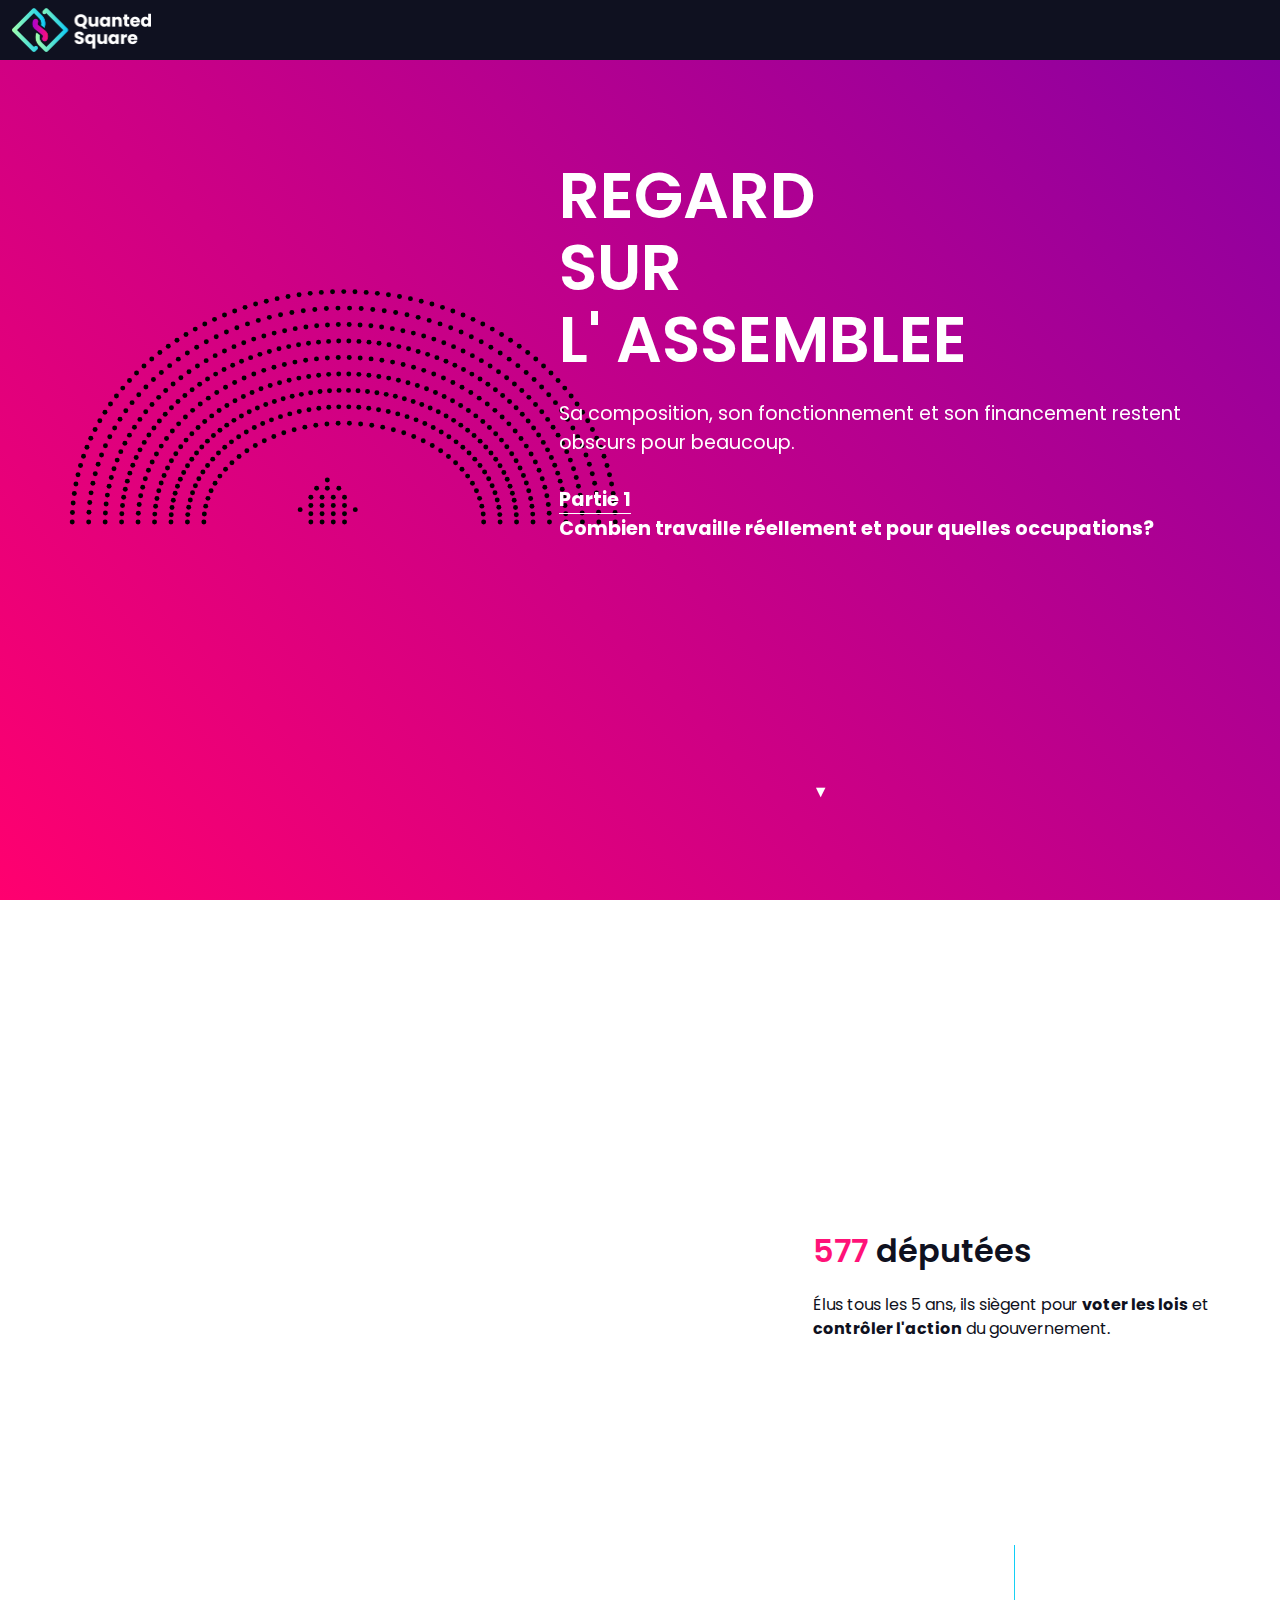
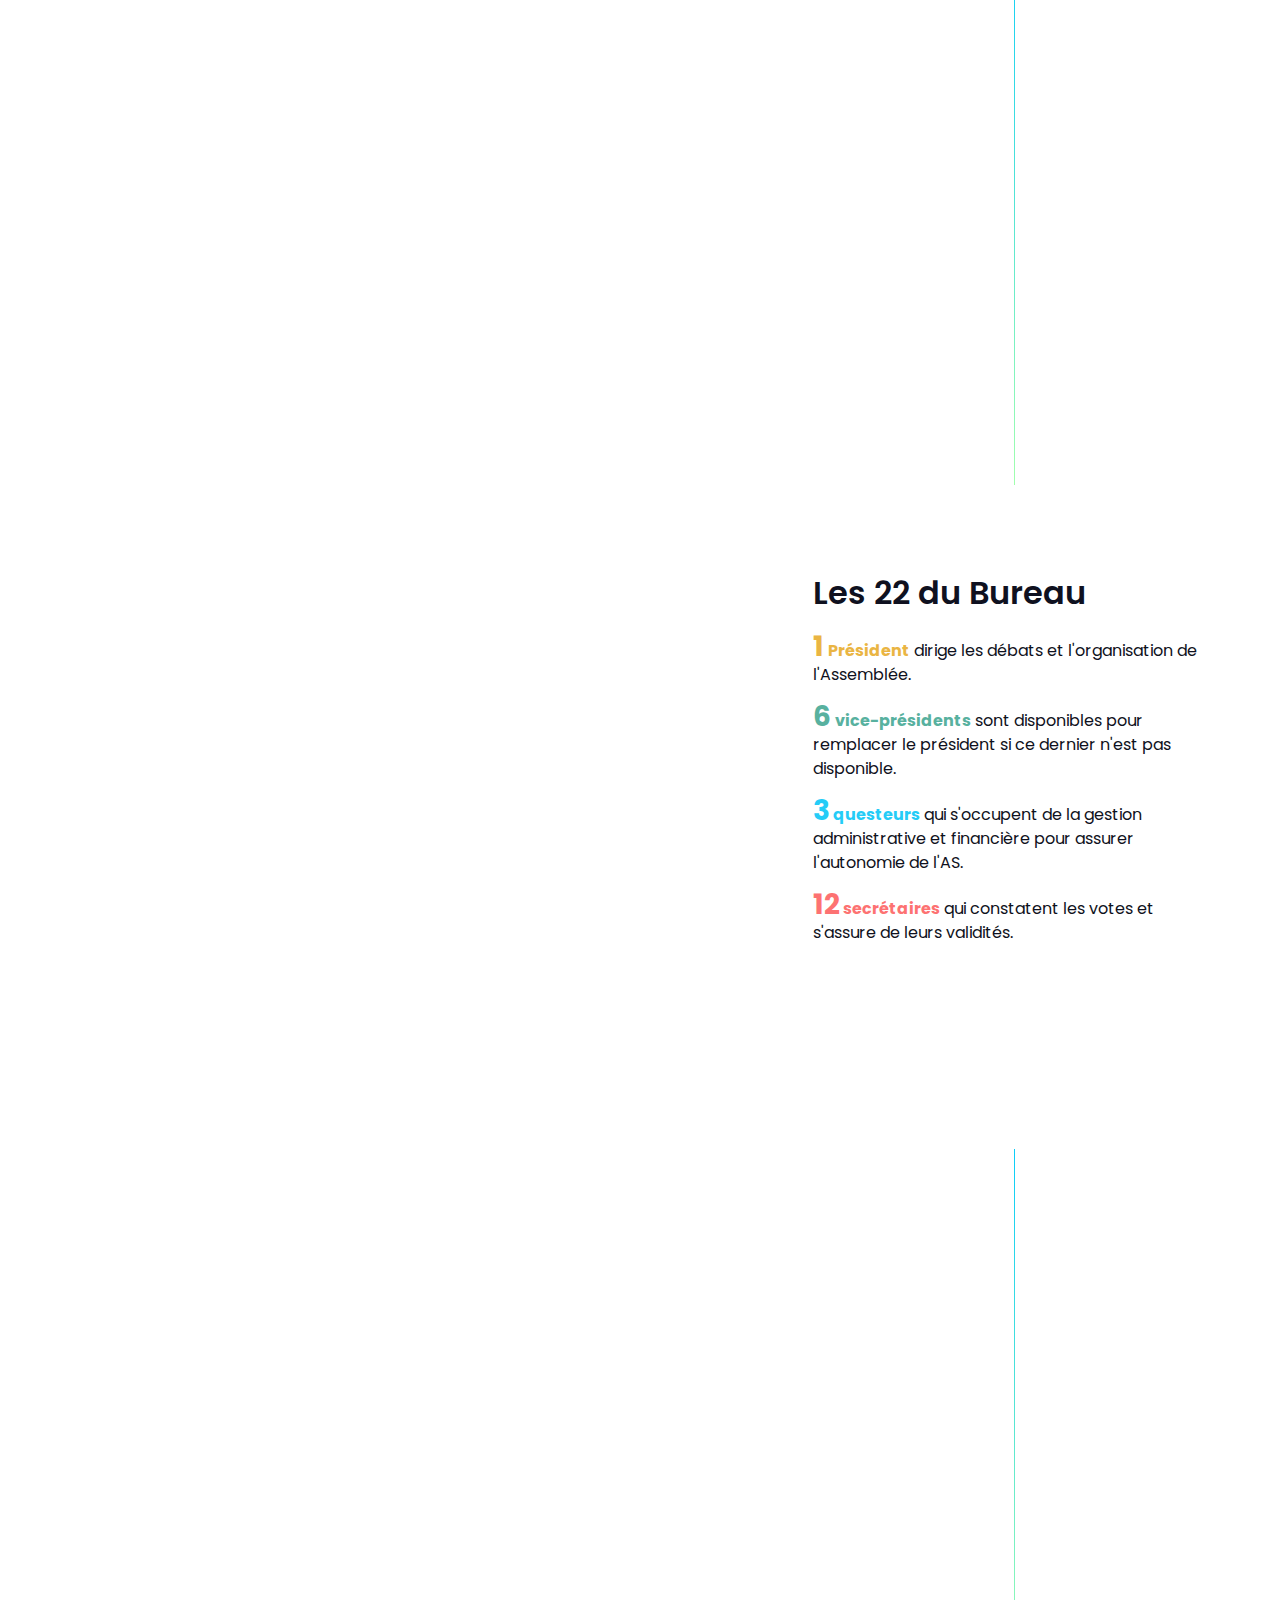
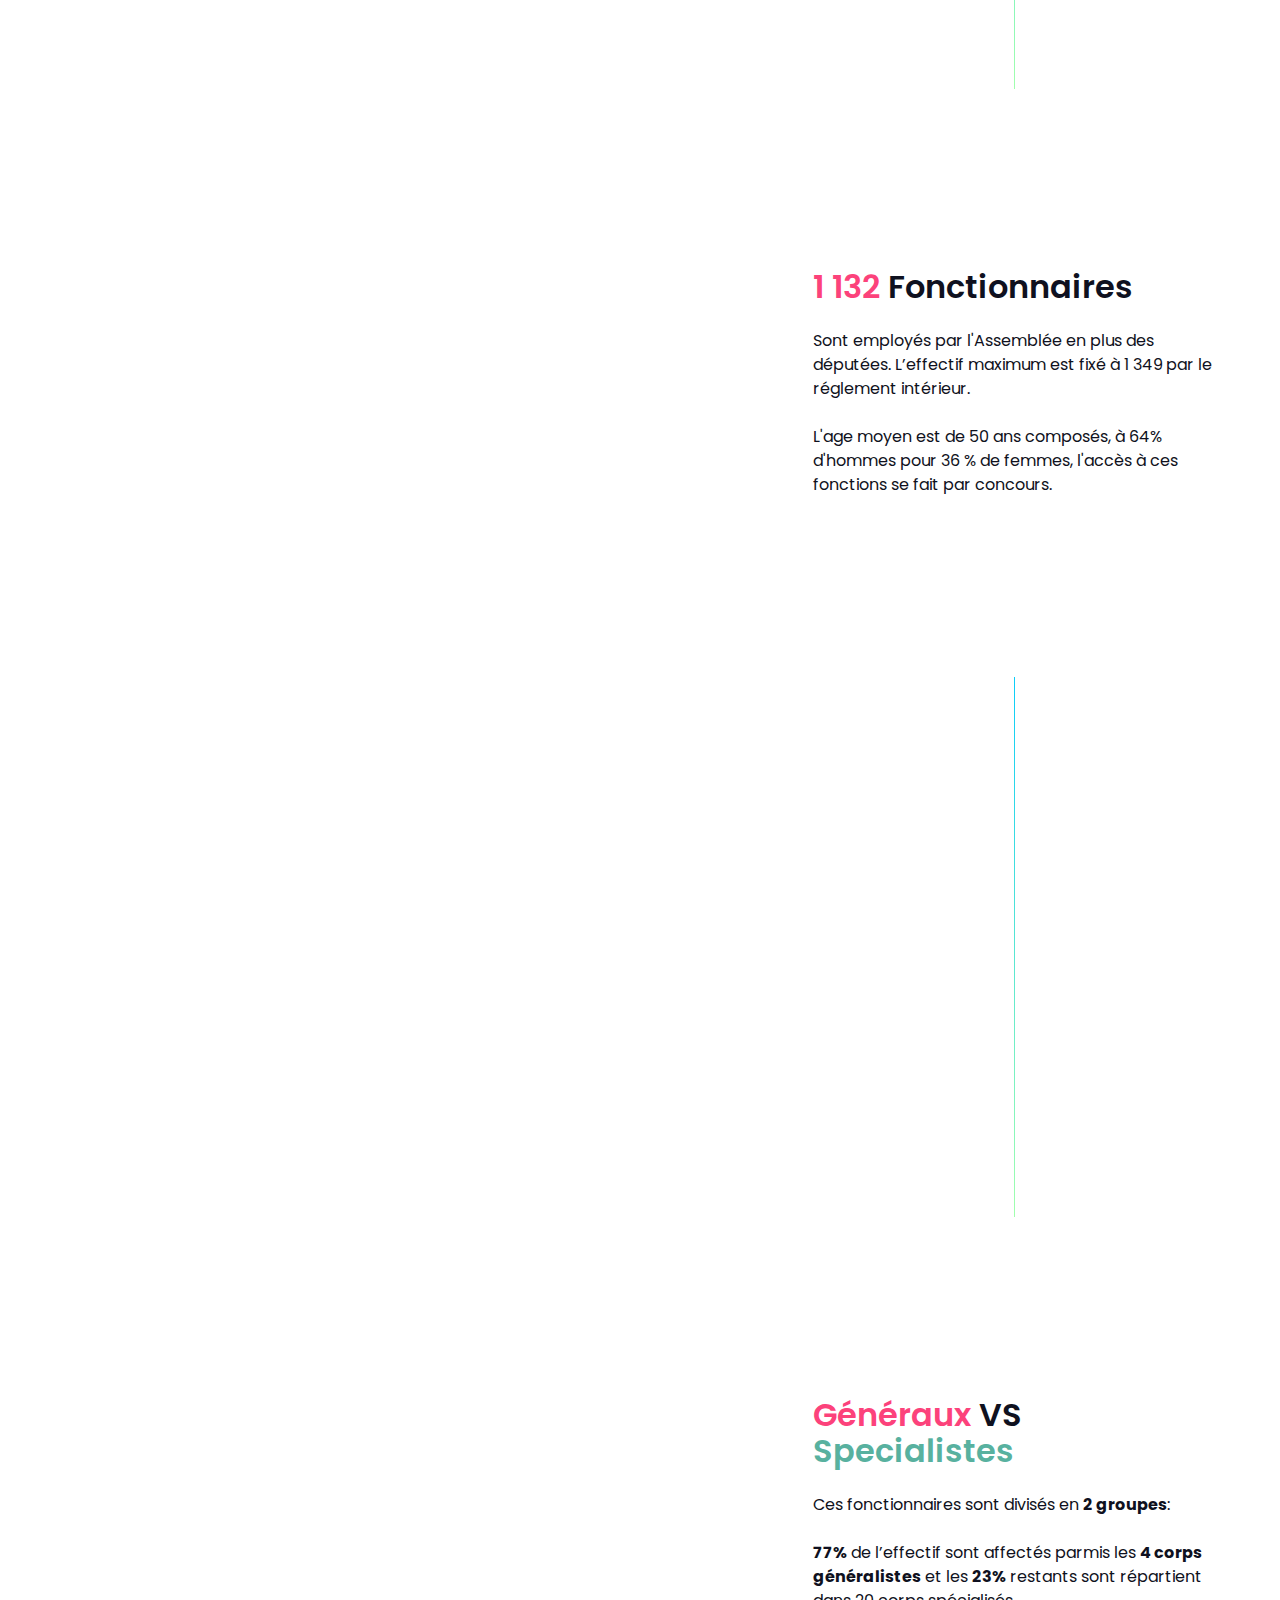
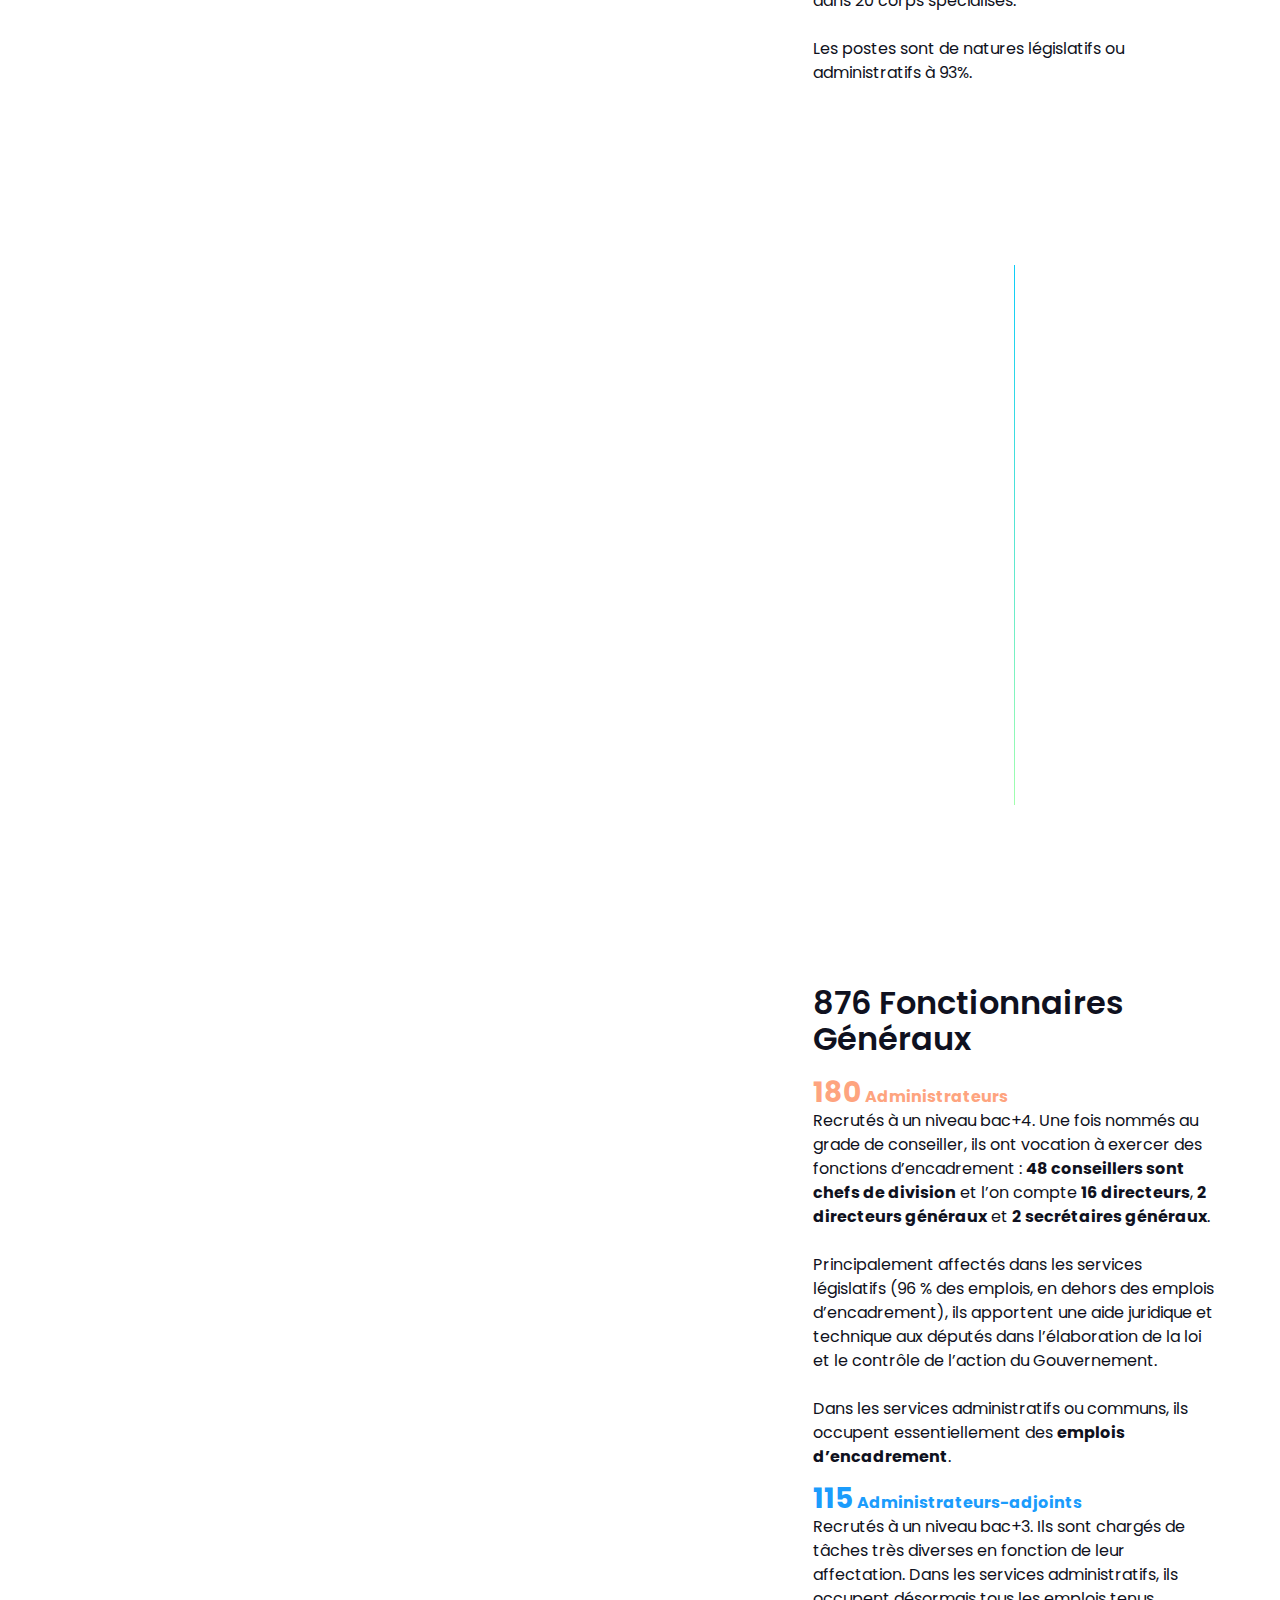
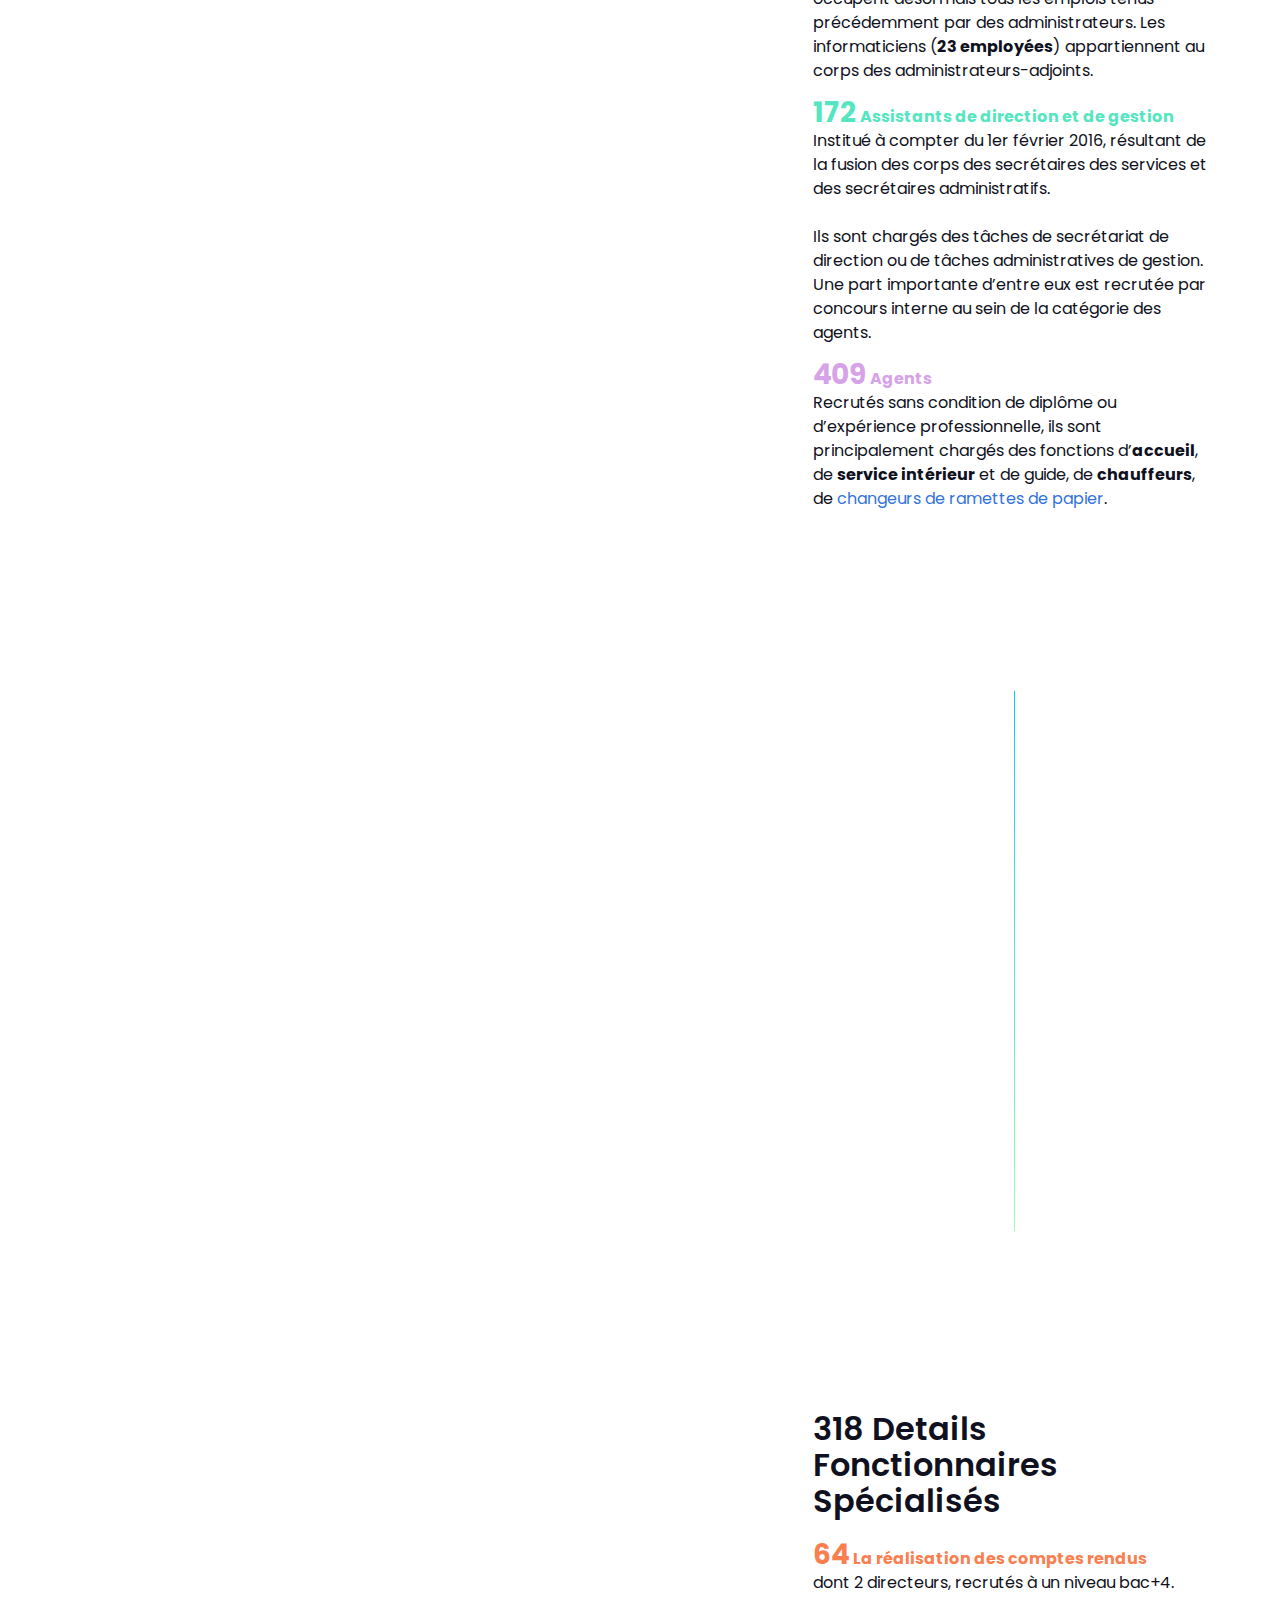
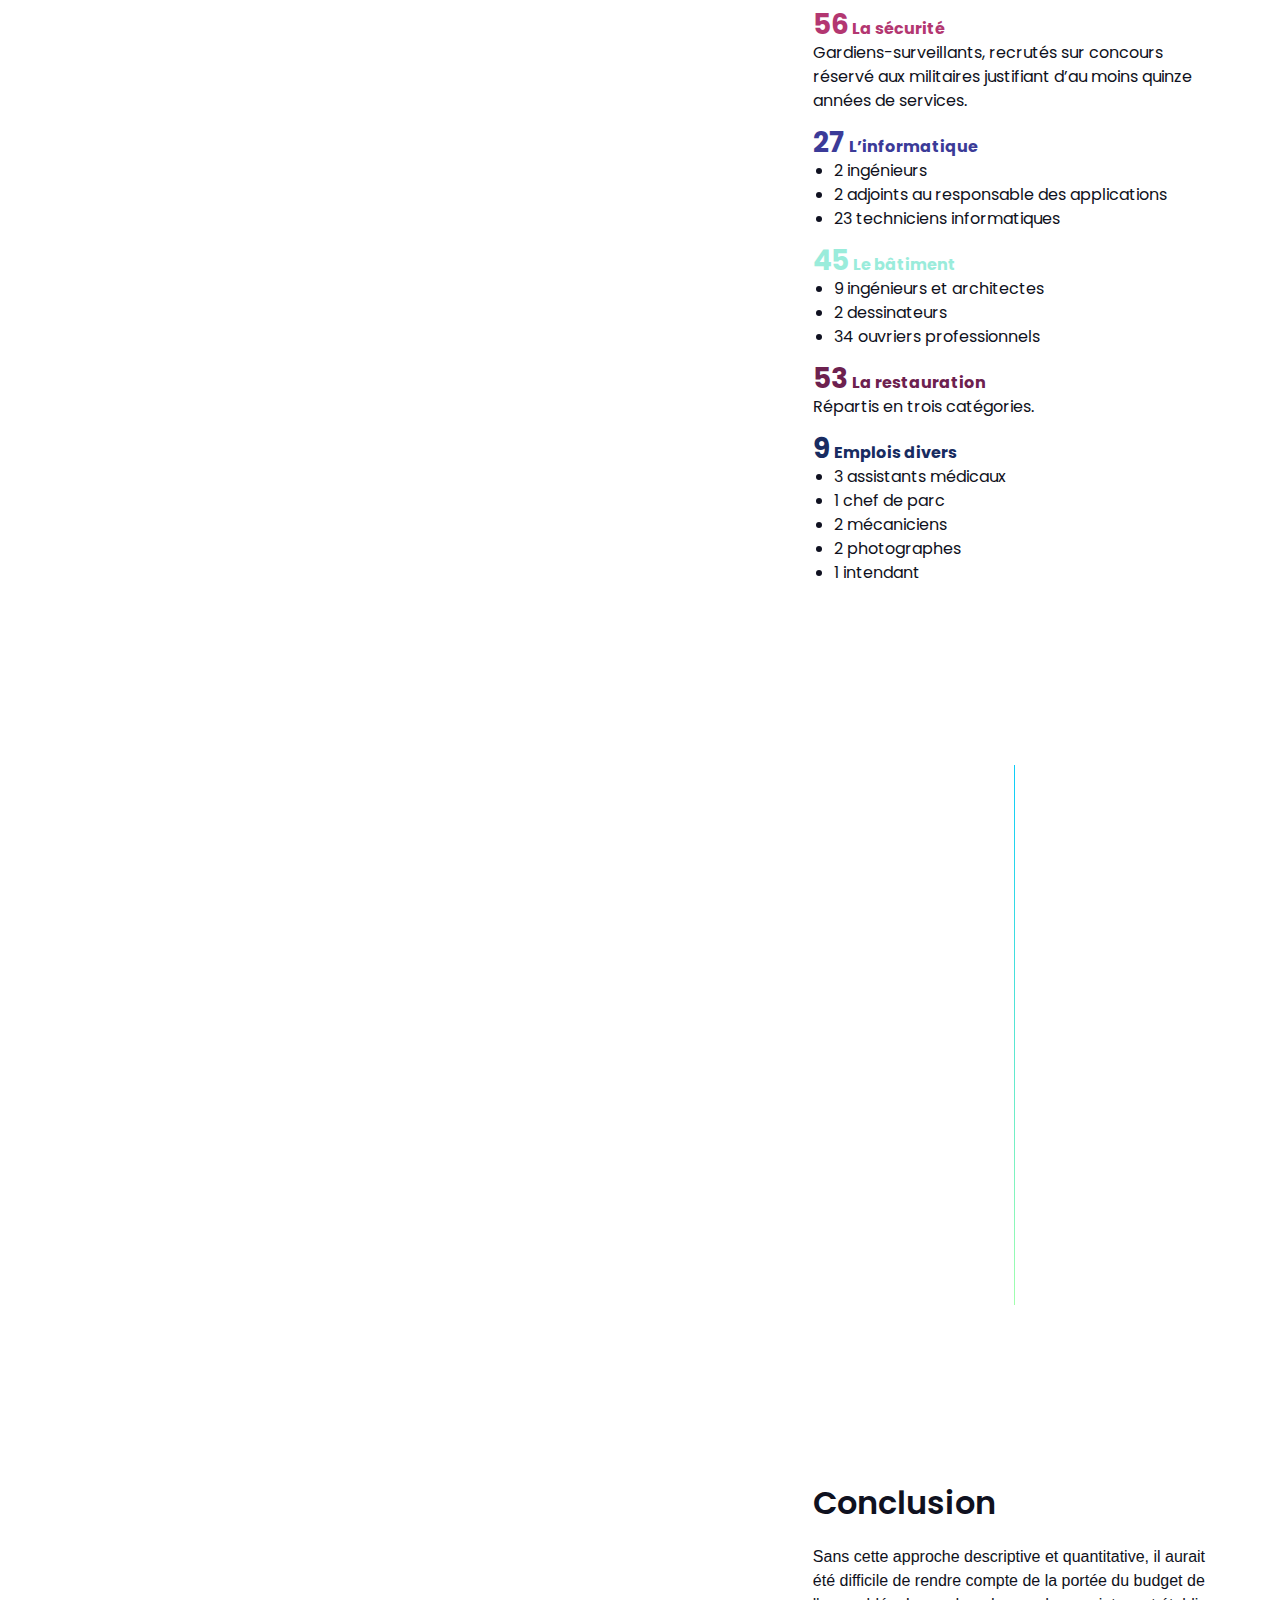
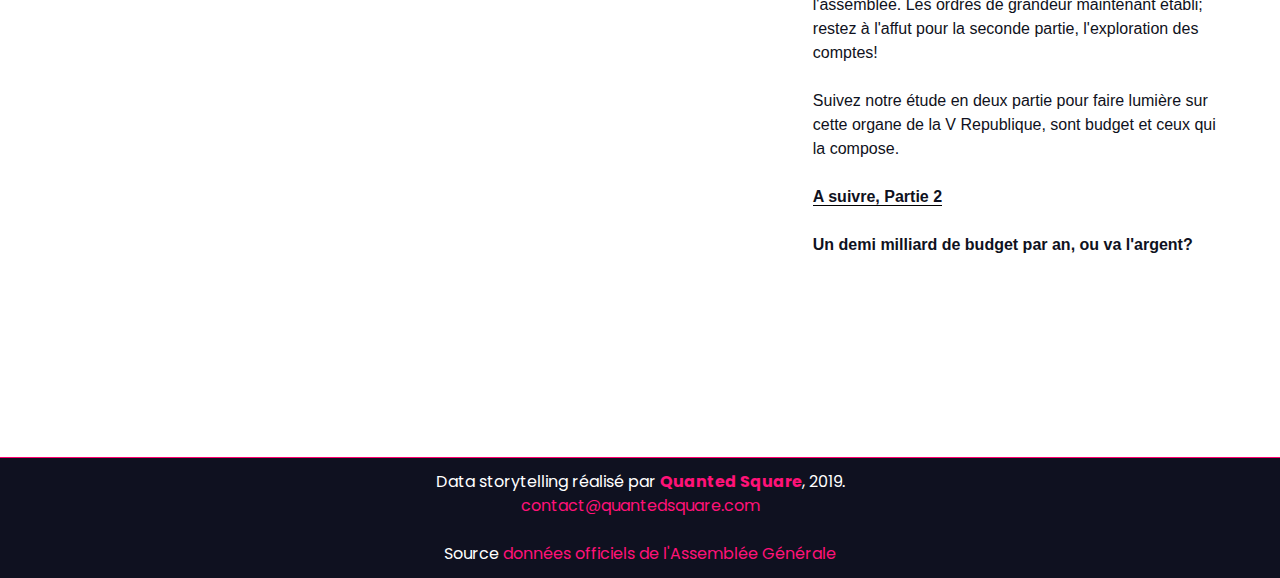
==== index.html @ aa19a7d1 "fix mobile" ====
<html>

<head>
    <link rel="icon" type="image/png" href="./images/favicon_png/16x16.png" sizes="16x16">
    <link rel="icon" type="image/png" href="./images/favicon_png/32x32.png" sizes="32x32">
    <link rel="icon" type="image/png" href="./images/favicon_png/57x57.png" sizes="57x57">
    <link rel="icon" type="image/png" href="./images/favicon_png/72x72.png" sizes="72x72">
    <link rel="icon" type="image/png" href="./images/favicon_png/114x114.png" sizes="114x114">
    <link rel="icon" type="image/png" href="./images/favicon_png/144x144.png" sizes="144x144">
    <link rel="stylesheet" type="text/css" href="css/bulma.min.css">
    <link rel="stylesheet" type="text/css" href="css/style.css">
    <meta name="viewport" content="width=device-width, initial-scale=1.0">
    <link href="https://fonts.googleapis.com/css?family=Poppins&display=swap" rel="stylesheet">
    <!-- Global site tag (gtag.js) - Google Analytics -->
    <script async src="https://www.googletagmanager.com/gtag/js?id=UA-127627259-3"></script>
    <script>
    window.dataLayer = window.dataLayer || [];

    function gtag() { dataLayer.push(arguments); }
    gtag('js', new Date());

    gtag('config', 'UA-127627259-3');
    </script>
</head>

<body style="height: 2000px">
    <div class="mainSplashBg"></div>
    <nav class="navbar" role="navigation" aria-label="main navigation">
        <div class="navbar-brand">
            <a class="navbar-item" href="https://quantedsquare.com/">
                <img src="./images/logo_couleur_blanc.png">
            </a>
        </div>
    </nav>
    <!--     <img src="./images/logo_couleur_blancr.png"> -->
    <div class="container">
        <div style="position: relative;">
            <div class="landing">
                <h1 id="stepDefault" class="title bigTitle ">REGARD <br />SUR <br /> L' ASSEMBLEE</h1>
                <p style="font-size: 0.3em;"> Sa composition, son fonctionnement et son financement restent obscurs pour beaucoup.
                    <br><br>
                    <b style="border-bottom:solid 1px white">Partie 1</b>
                    <br>
                    <b>Combien travaille réellement et pour quelles occupations?</b>
                </p>
            </div>
            <div class="calltoscroll">
                ▼<br>
            </div>
        </div>
        <div id="chart" style="position: sticky; top:10vh; padding-top: 0;width: 50%; ">
        </div>
        <div>
            <div style="width:35%; float:right; margin-top: 40vh">
                <div style=" margin-top: 40vh">
                    <h2 id="stepIntro" class="title"><span style="color: rgba(255, 18, 120, 1);">577</span> députées</h2>
                    <p>Élus tous les 5 ans, ils siègent pour <b>voter les lois</b> et <b>contrôler l'action</b> du gouvernement.
                        <br />
                        <br />
                        <!-- Parmis eux, certains ont un statut et des missions différentes... -->
                    </p>
                </div>
                <div class="reader"></div>
                <div style=" margin-top: 10vh">
                    <h2 id="stepPresident" class="title">Les 22 du Bureau</h2>
                    <p class="textPara">
                        <span style="color: #EAB543"><span class="firstLetter">1</span> <b>Président</b></span> dirige les débats et l'organisation de l'Assemblée.
                    </p>
                    <p class="textPara">
                        <span style="color: #58B19F"><span class="firstLetter">6</span> <b>vice-présidents</b></span> sont disponibles pour remplacer le président si ce dernier n'est pas disponible.
                    </p>
                    <p class="textPara"><span style="color: #25CCF7"><span class="firstLetter">3</span><b> questeurs</b></span> qui s'occupent de la gestion administrative et financière pour assurer l'autonomie de l'AS.
                    </p>
                    <p class="textPara"><span style="color: #FD7272"><span class="firstLetter">12</span><b> secrétaires</b></span> qui constatent les votes et s'assure de leurs validités.
                    </p>
                    <br />
                </div>
                <div class="reader "></div>
                <div style=" margin-top: 20vh">
                    <h2 id="stepBoth" class="title"><span style="color: #FC427B">1 132</span> Fonctionnaires</h2>
                    <p>
                        Sont employés par l'Assemblée en plus des députées. L’effectif maximum est fixé à 1 349 par le réglement intérieur.
                        <br /><br />
                        L'age moyen est de 50 ans composés, à 64% d'hommes pour 36 % de femmes, l'accès à ces fonctions se fait par concours.
                        <br />
                    </p>
                </div>
                <div class="reader"></div>
                <div style=" margin-top: 20vh">
                    <h2 id="stepFonctionnaires" class="title"><span style="color: #FC427B">Généraux</span> VS <span style="color: #58B19F">Specialistes</span> </h2>
                    <p>
                        Ces fonctionnaires sont divisés en <b>2 groupes</b>:
                        <!-- , que nous observerons bientôt dans le détails. -->
                        <br /><br />
                        <b>77%</b> de l’effectif sont affectés parmis les <b>4 corps généralistes</b> et les <b>23%</b> restants sont répartient dans 20 corps spécialisés.
                        <br /><br />
                        Les postes sont de natures législatifs ou administratifs à 93%.
                        <!-- Pour donner une idée de la répartition; <b>93%</b> des fonctionnaires sont sur des services <b>législatifs ou administratifs</b> et <b>7%</b> dans les <b>services communs</b>. -->
                    </p>
                </div>
                <div class="reader"></div>
                <div style=" margin-top: 20vh">
                    <h2 id="stepFoncsGeneraux" class="title">876 Fonctionnaires Généraux </h2>
                    <p class="textPara">
                        <span style="color: #FEA47F"><span class="firstLetter">180</span> <b>Administrateurs</b></span>
                        <br />
                        Recrutés à un niveau bac+4. Une fois nommés au grade de conseiller, ils ont vocation à exercer des fonctions d’encadrement : <b>48 conseillers sont chefs de division</b> et l’on compte <b>16 directeurs</b>, <b>2 directeurs généraux</b> et <b>2 secrétaires généraux</b>.<br><br>
                        Principalement affectés dans les services législatifs (96 % des emplois, en dehors des emplois d’encadrement), ils apportent une aide juridique et technique aux députés dans l’élaboration de la loi et le contrôle de l’action du Gouvernement.
                        <br><br>
                        Dans les services administratifs ou communs, ils occupent essentiellement des <b>emplois d’encadrement</b>.
                    </p>
                    <p class="textPara">
                        <span style="color: #1B9CFC"><span class="firstLetter">115</span> <b>Administrateurs-adjoints</b></span>
                        </span>
                        <br />
                        Recrutés à un niveau bac+3. Ils sont chargés de tâches très diverses en fonction de leur affectation. Dans les services administratifs, ils occupent désormais tous les emplois tenus précédemment par des administrateurs. Les informaticiens (<b>23 employées</b>) appartiennent au corps des administrateurs-adjoints.
                    </p>
                    <p class="textPara">
                        <span style="color: #55E6C1"><span class="firstLetter">172</span> <b>Assistants de direction et de gestion</b> </span>
                        <br />
                        Institué à compter du 1er février 2016, résultant de la fusion des corps des secrétaires des services et des secrétaires administratifs. <br><br>
                        Ils sont chargés des tâches de secrétariat de direction ou de tâches administratives de gestion. Une part importante d’entre eux est recrutée par concours interne au sein de la catégorie des agents.
                    </p>
                    <p class="textPara">
                        <span style="color: #D6A2E8"><span class="firstLetter">409</span> <b>Agents</b> </span>
                        <br />
                        Recrutés sans condition de diplôme ou d’expérience professionnelle, ils sont principalement chargés des fonctions d’<b>accueil</b>, de <b>service intérieur</b> et de guide, de <b>chauffeurs</b>, de <a href="https://www.midilibre.fr/2018/06/06/a-l-assemblee-6-465-eur-minimum-de-salaire-hors-primes-pour-distribuer-les-ramettes-de-papier,1682256.php">changeurs de ramettes de papier</a>.
                    </p>
                </div>
                <div class="reader"></div>
                <div class="reader nobackground is-hidden-desktop"></div>
                <div style=" margin-top: 20vh">
                    <h2 id="stepFoncsSpe" class="title">318 Details Fonctionnaires Spécialisés </h2>
                    <p class="textPara">
                        <span style="color: #F97F51"><span class="firstLetter">64</span> <b>La réalisation des comptes rendus</b></span><br>
                        dont 2 directeurs, recrutés à un niveau bac+4.
                    </p>
                    <p class="textPara">
                        <span style="color: #B33771"><span class="firstLetter">56</span><b> La sécurité</b> </span><br>
                        Gardiens-surveillants, recrutés sur concours réservé aux militaires justifiant d’au moins quinze années de services.
                    </p>
                    <p class="textPara">
                        <span style="color: #3B3B98"><span class="firstLetter">27</span> <b>L’informatique</b></span>
                        <ul>
                            <li>2 ingénieurs</li>
                            <li>2 adjoints au responsable des applications </li>
                            <li>23 techniciens informatiques</li>
                        </ul>
                    </p>
                    <p class="textPara">
                        <span style="color: #9AECDB"><span class="firstLetter">45</span> <b>Le bâtiment</b></span>
                        <ul>
                            <li>9 ingénieurs et architectes</li>
                            <li>2 dessinateurs </li>
                            <li>34 ouvriers professionnels</li>
                        </ul>
                    </p>
                    <p class="textPara">
                        <span style="color: #6D214F"><span class="firstLetter">53</span> <b>La restauration</b></span><br>
                        Répartis en trois catégories.
                    </p>
                    <p class="textPara">
                        <span style="color: #182C61"><span class="firstLetter">9</span> <b>Emplois divers</b></span>
                        <ul>
                            <li>3 assistants médicaux</li>
                            <li>1 chef de parc</li>
                            <li>2 mécaniciens</li>
                            <li>2 photographes</li>
                            <li>1 intendant</li>
                        </ul>
                    </p>
                </div>
                <div class="reader"></div>
                <div style=" margin-top: 20vh">
                    <h2 id="stepFinal" class="title">Conclusion</h2>
                    Sans cette approche descriptive et quantitative, il aurait été difficile de rendre compte de la portée du budget de l'assemblée.
                    Les ordres de grandeur maintenant établi; restez à l'affut pour la seconde partie, l'exploration des comptes!
                    <br /><br />
                    Suivez notre étude en deux partie pour faire lumière sur cette organe de la V Republique, sont budget et ceux qui la compose.
                    <br /> <br />
                    <b style="border-bottom:solid 1px black">A suivre, Partie 2</b>
                    <br /> <br />
                    <b>Un demi milliard de budget par an, ou va l'argent?</b>
                </div>
            </div>
            <div class="clearfix"></div>
        </div>
    </div>
    <footer style="margin-top: 200px; padding-top: 12px;padding-bottom: 12px; color:white;">
        <div class="content has-text-centered">
            <p>
                Data storytelling réalisé par <b><a href="https://quantedsquare.com/" style="color: rgba(255, 18, 120, 1);">Quanted Square</a></b>, 2019.
                <br />
                <a href="mailto:contact@quantedsquare.com">contact@quantedsquare.com</a>
                <br />
                <br />
                Source <a href="http://www2.assemblee-nationale.fr/15/statistiques-de-l-activite-parlementaire#node_45338">données officiels de l'Assemblée Générale</a>
            </p>
        </div>
    </footer>
    <script src="lib/jquery-3.3.1.min.js"></script>
    <script src="lib/d3.min.js"></script>
    <script src="utils.js"></script>
    <script src="core.js"></script>
    <script src="secondaries.js"></script>
</body>

</html>
---- css/style.css ----
@import url("https://fonts.googleapis.com/css?family=Archivo+Black|Tenor+Sans");

/*font-family: 'Archivo Black', sans-serif;
font-family: 'Tenor Sans', sans-serif;*/


@media only screen and (max-width: 600px) {
    .bigTitle {
        font-size: 24px !important;
    }

    .landing p {
        font-size: 15px !important;
    }
}

@media only screen and (max-width: 1083px) {
    #chart {
        margin-left: 3%;
        top: 30vh;
        width: 55% !important;
    }
}

@media only screen and (min-width: 1750px) {
    #chart {

        width: 45% !important;
    }
}

@media only screen and (min-width: 1900px) {
    #chart {

        width: 40% !important;
    }
}

body {
    color: rgba(15, 17, 32, 1);
    word-break: break-word;
}

p {
    font-family: "Poppins", sans-serif;
}

.calltoscroll {
    position: absolute;
    top: 80vh;
    left: 65%;
    text-align: center;
    z-index: 1;
    font-size: 1rem;
    color: white;
}


ul {
    padding-left: 21px;
}

ul li {
    list-style-type: initial;
    font-family: "Poppins", sans-serif;
}

.navbar {
    background: rgba(15, 17, 32, 1)
}

.mainSplashBg {
    background: linear-gradient(45deg, rgb(255, 0, 111), rgb(136, 0, 163));
    width: 100%;
    height: 100%;
    position: absolute;
    z-index: -1;
}

.flexCenter {
    display: flex;
    justify-content: center;
}

rect {
    stroke: white;
    stroke-width: 2px;
}

.title {
    font-family: "Poppins", sans-serif;
    color: rgba(15, 17, 32, 1);
}

.landing {
    position: absolute;
    top: 100px;
    left: 43%;
    z-index: 1;
    font-size: 4rem;
    color: white;
}

.bigTitle {
    font-size: 4rem;
    color: white;
}

.deputies {
    fill: black;
}

.fonctionnaires {
    /*fill: blue;*/
}

.svg-container {
    display: inline-block;
    position: relative;
    width: 100%;
    /*padding-bottom: 100%;*/
    /* aspect ratio */
    vertical-align: top;
    overflow: hidden;
}

.svg-content-responsive {
    display: inline-block;
    position: absolute;
    /*top: 10px;*/
    left: 0;
}

.reader {
    width: 1px;
    margin-left: 50%;
    margin-top: 20vh;
    height: 60vh;
    /*background-color: #ecf0f1;*/
    background: linear-gradient(10deg, rgb(162, 255, 174), rgb(12, 205, 249));
}

.nobackground {
    background: none !important;
}

.textPara {
    line-height: 24px;
    margin-top: 18px;
}

.firstLetter {
    font-size: 28px;
    font-weight: bolder;
}

.clearfix:after {
    content: " ";
    display: block;
    clear: both;
}

footer {
    background: rgba(15, 17, 32, 1);
    border-top: 1px solid rgb(255, 0, 111);
}

footer a {
    color: rgba(255, 18, 120, 1);
}

.primarycolor {
    color: #0F1120;
}

.diamond {
    color: #81ecec;
}

.gold {
    color: #ffeaa7;
}

.silver {
    color: #b2bec3;
}

.bronze {
    color: #e17055
}

.paper {
    color: #636e72;
}
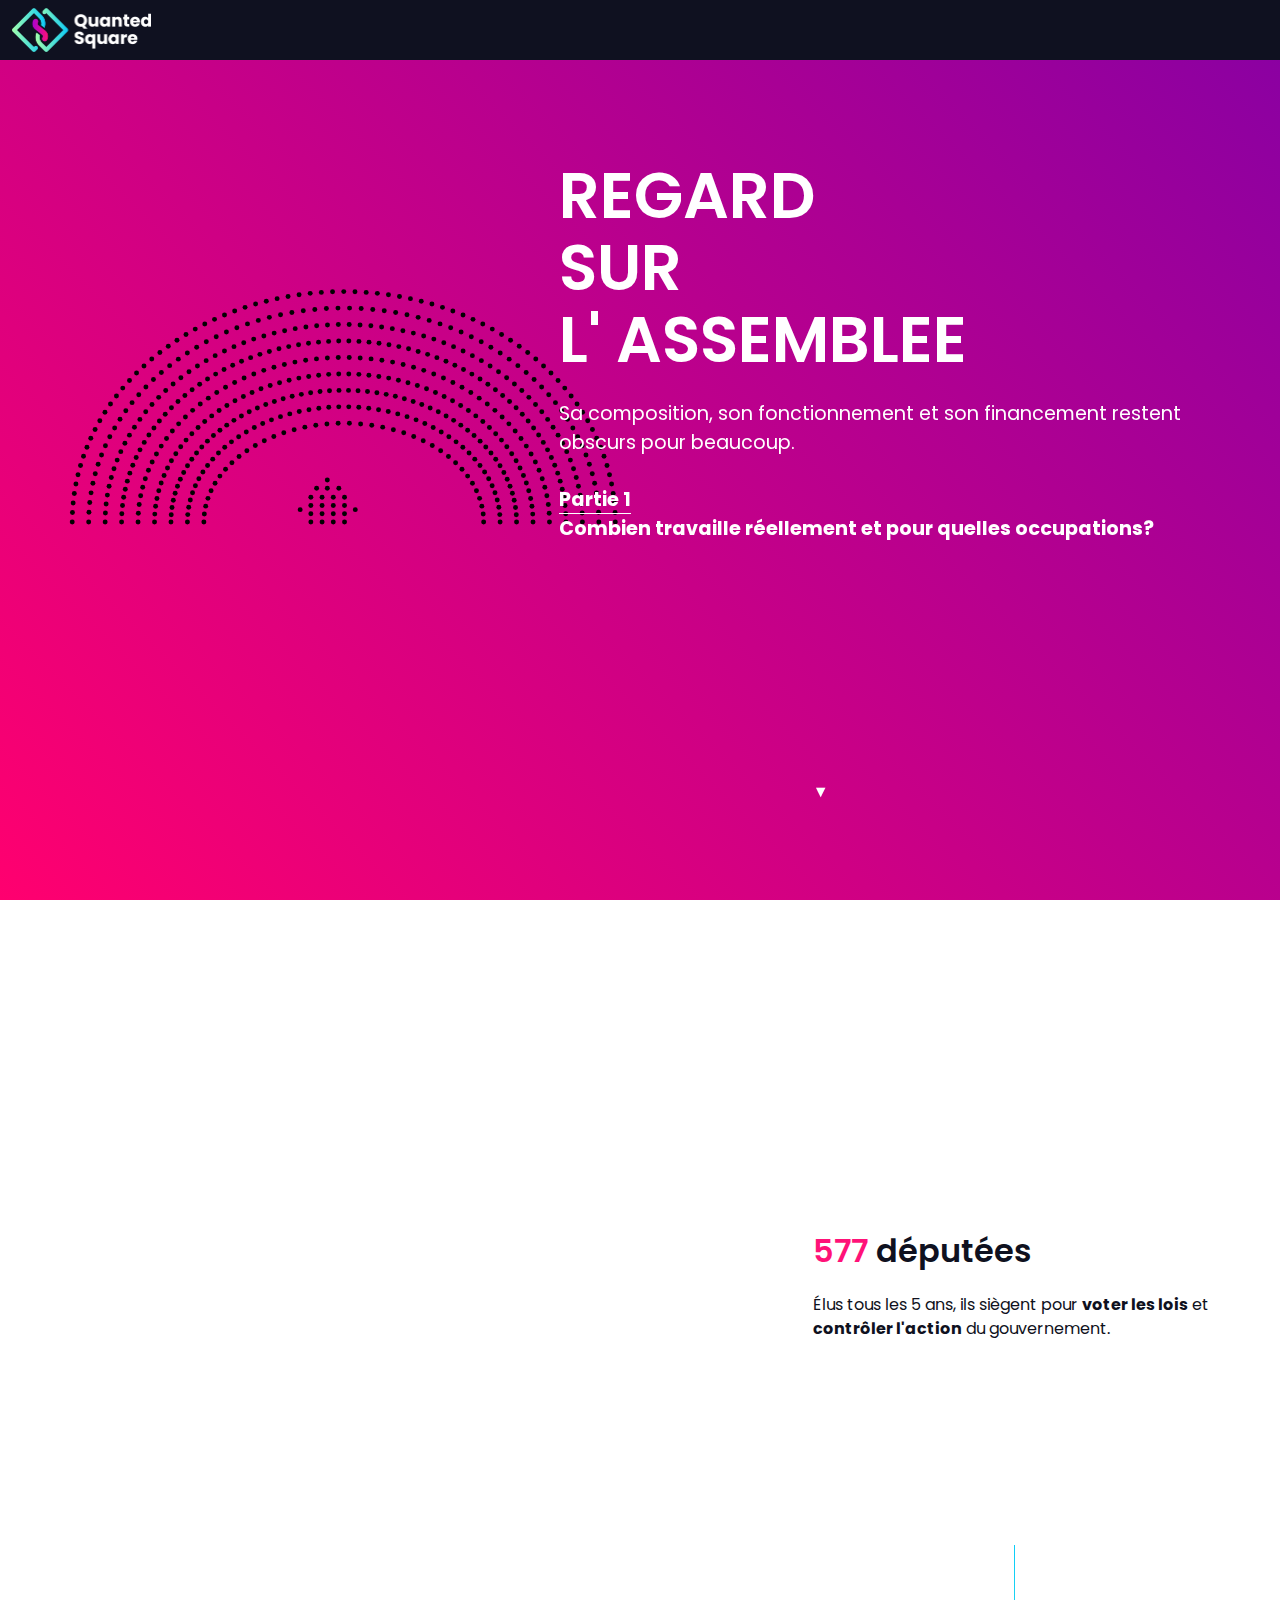
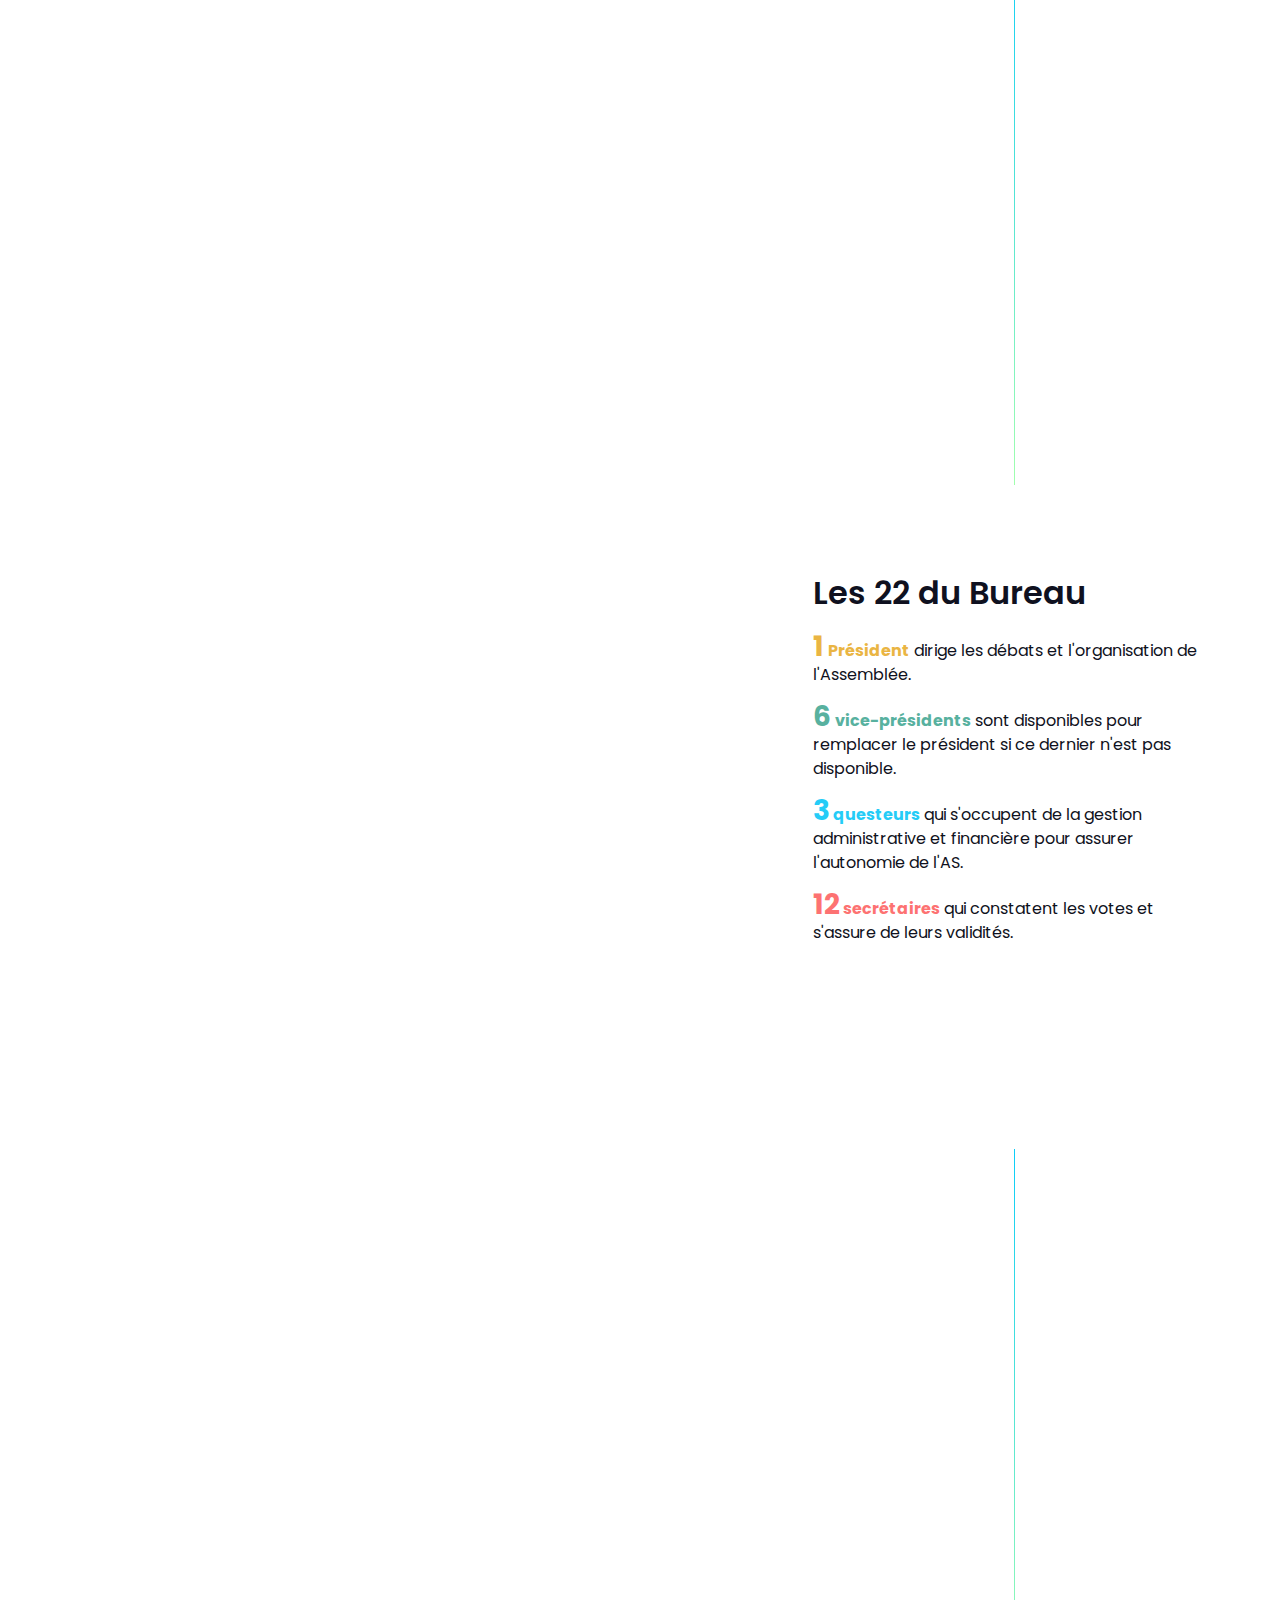
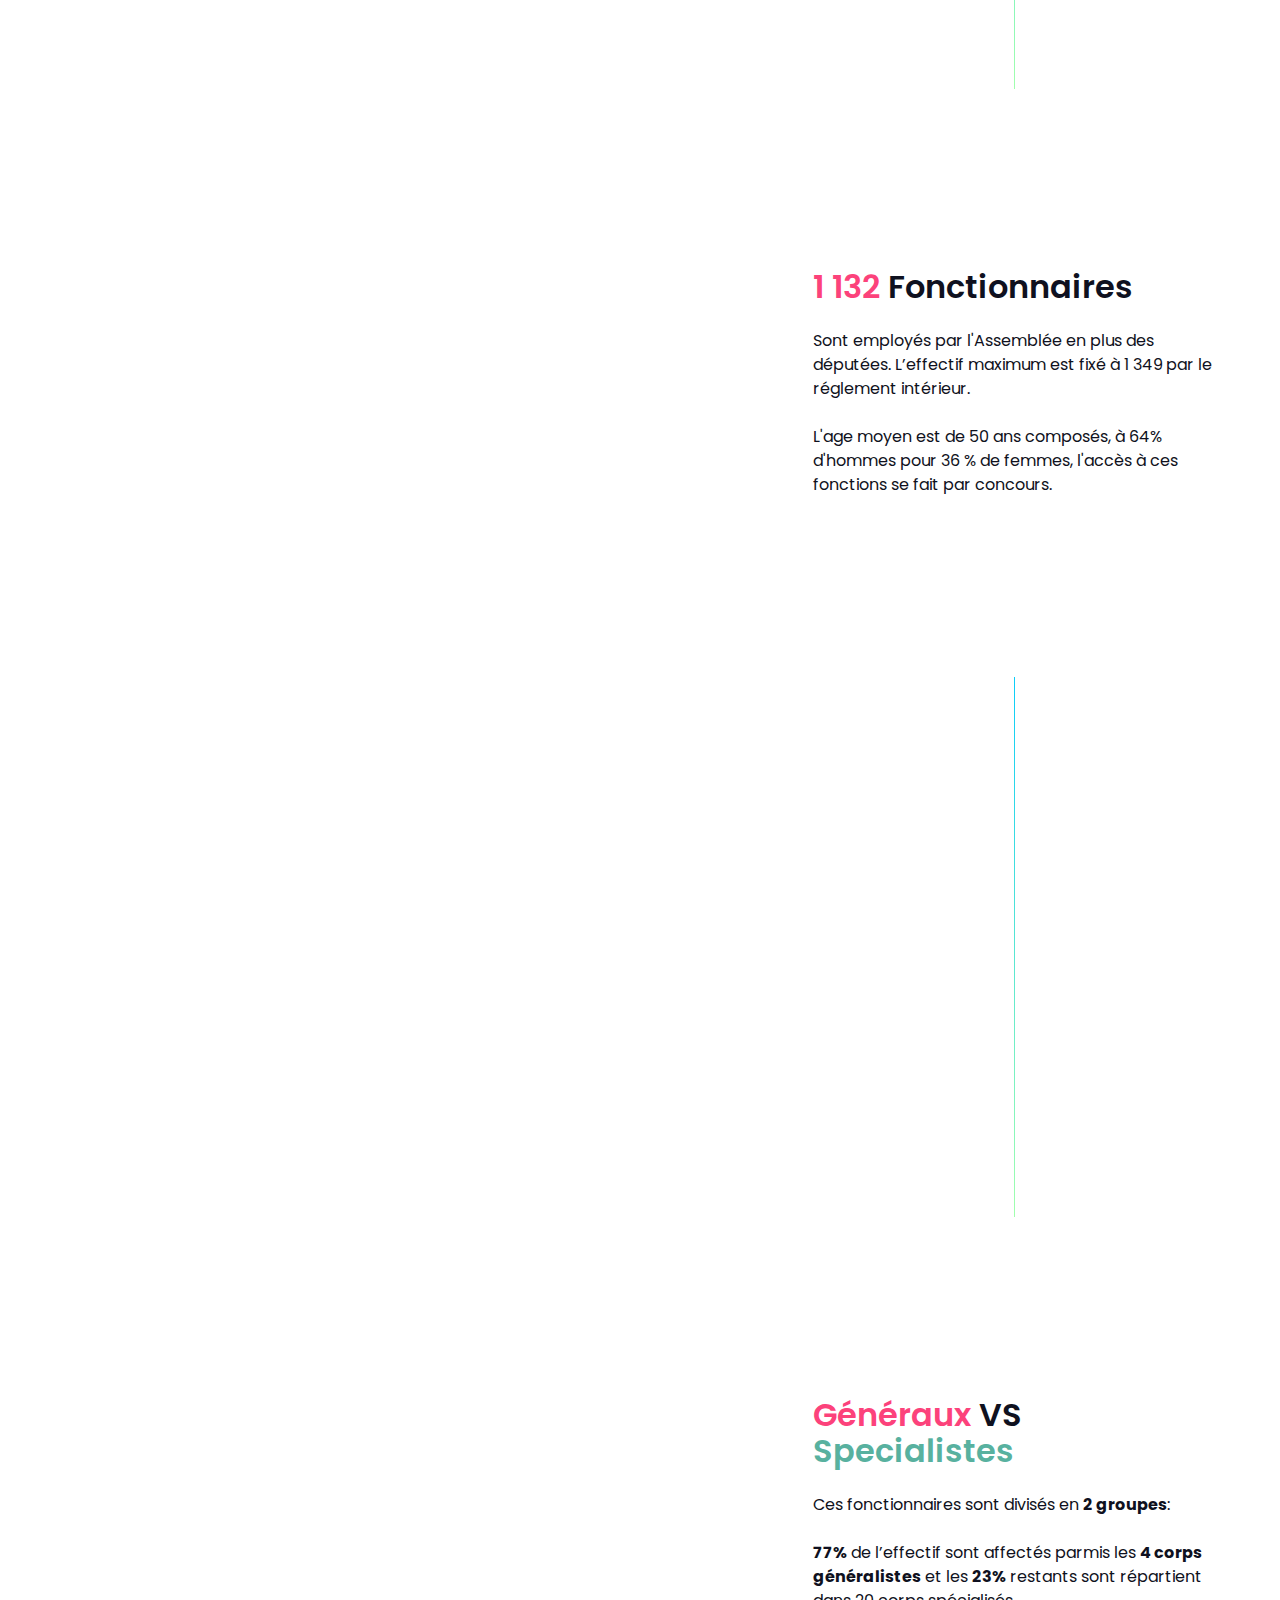
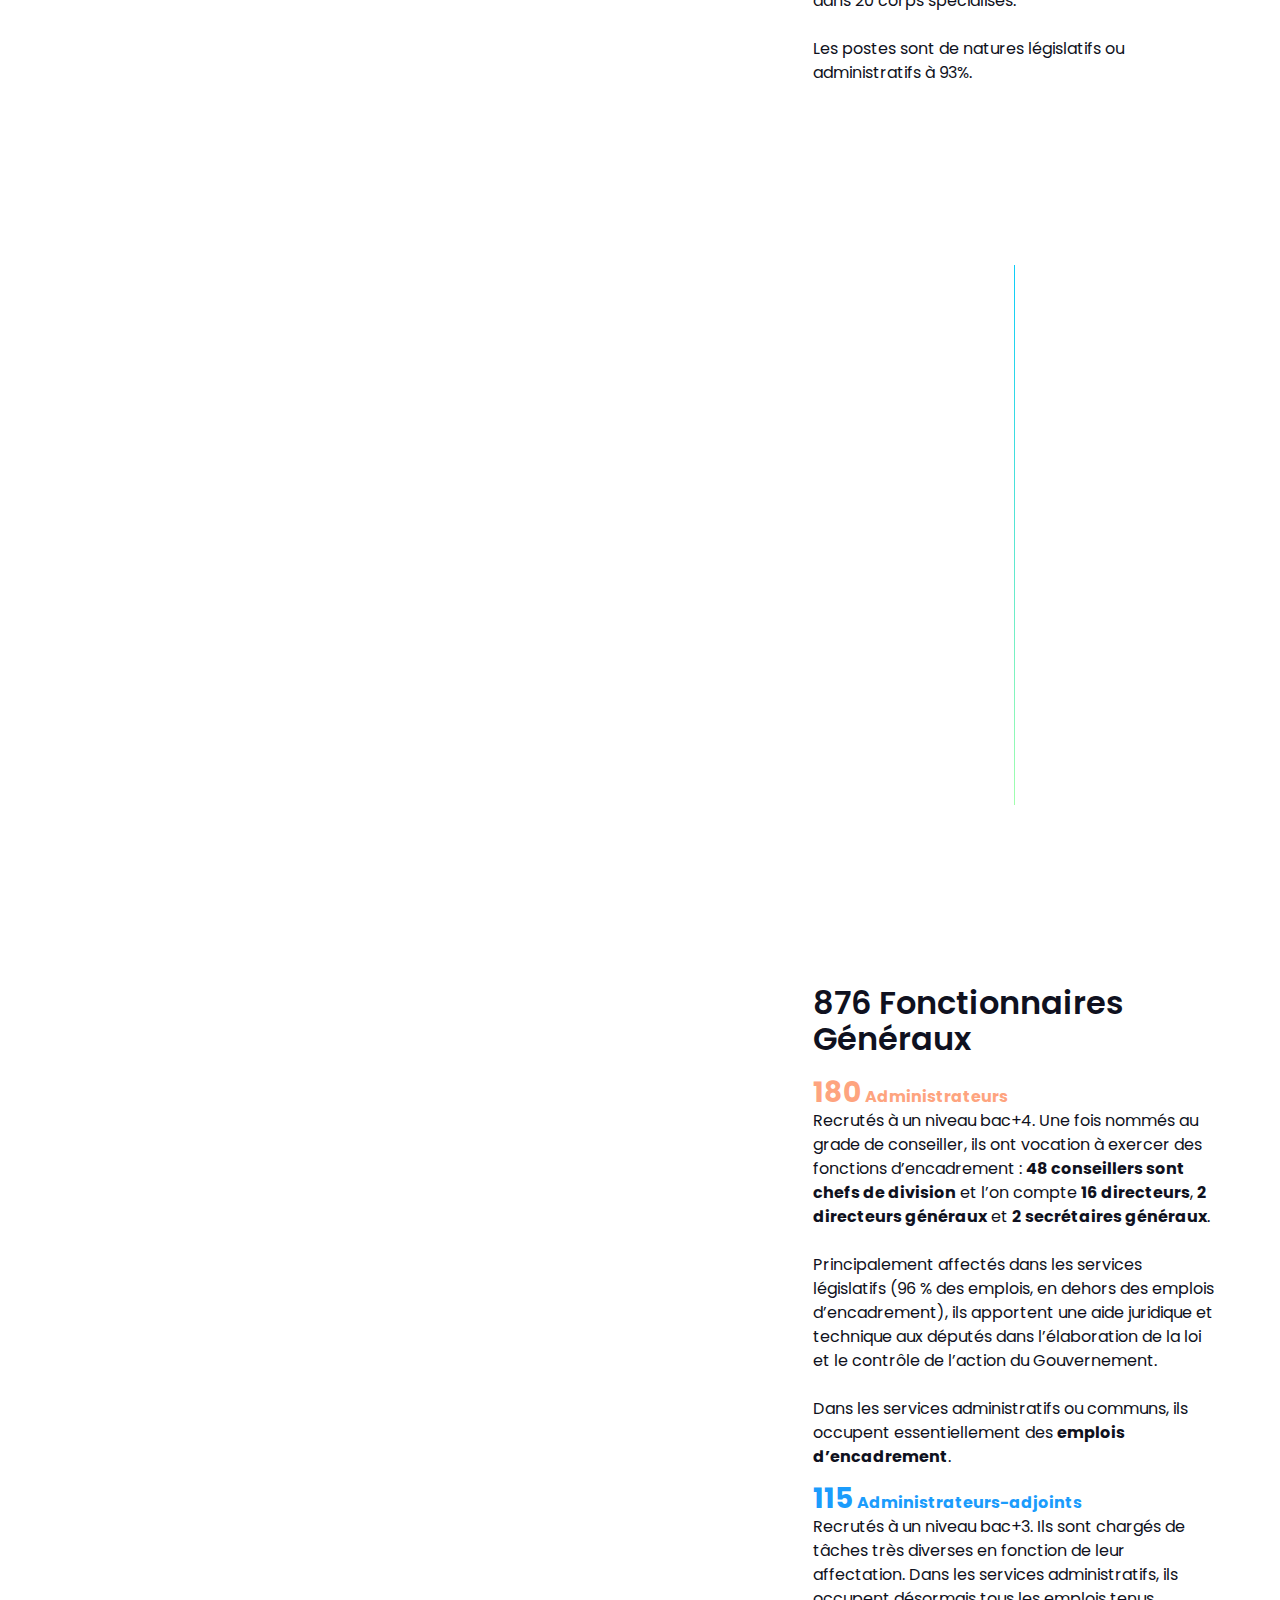
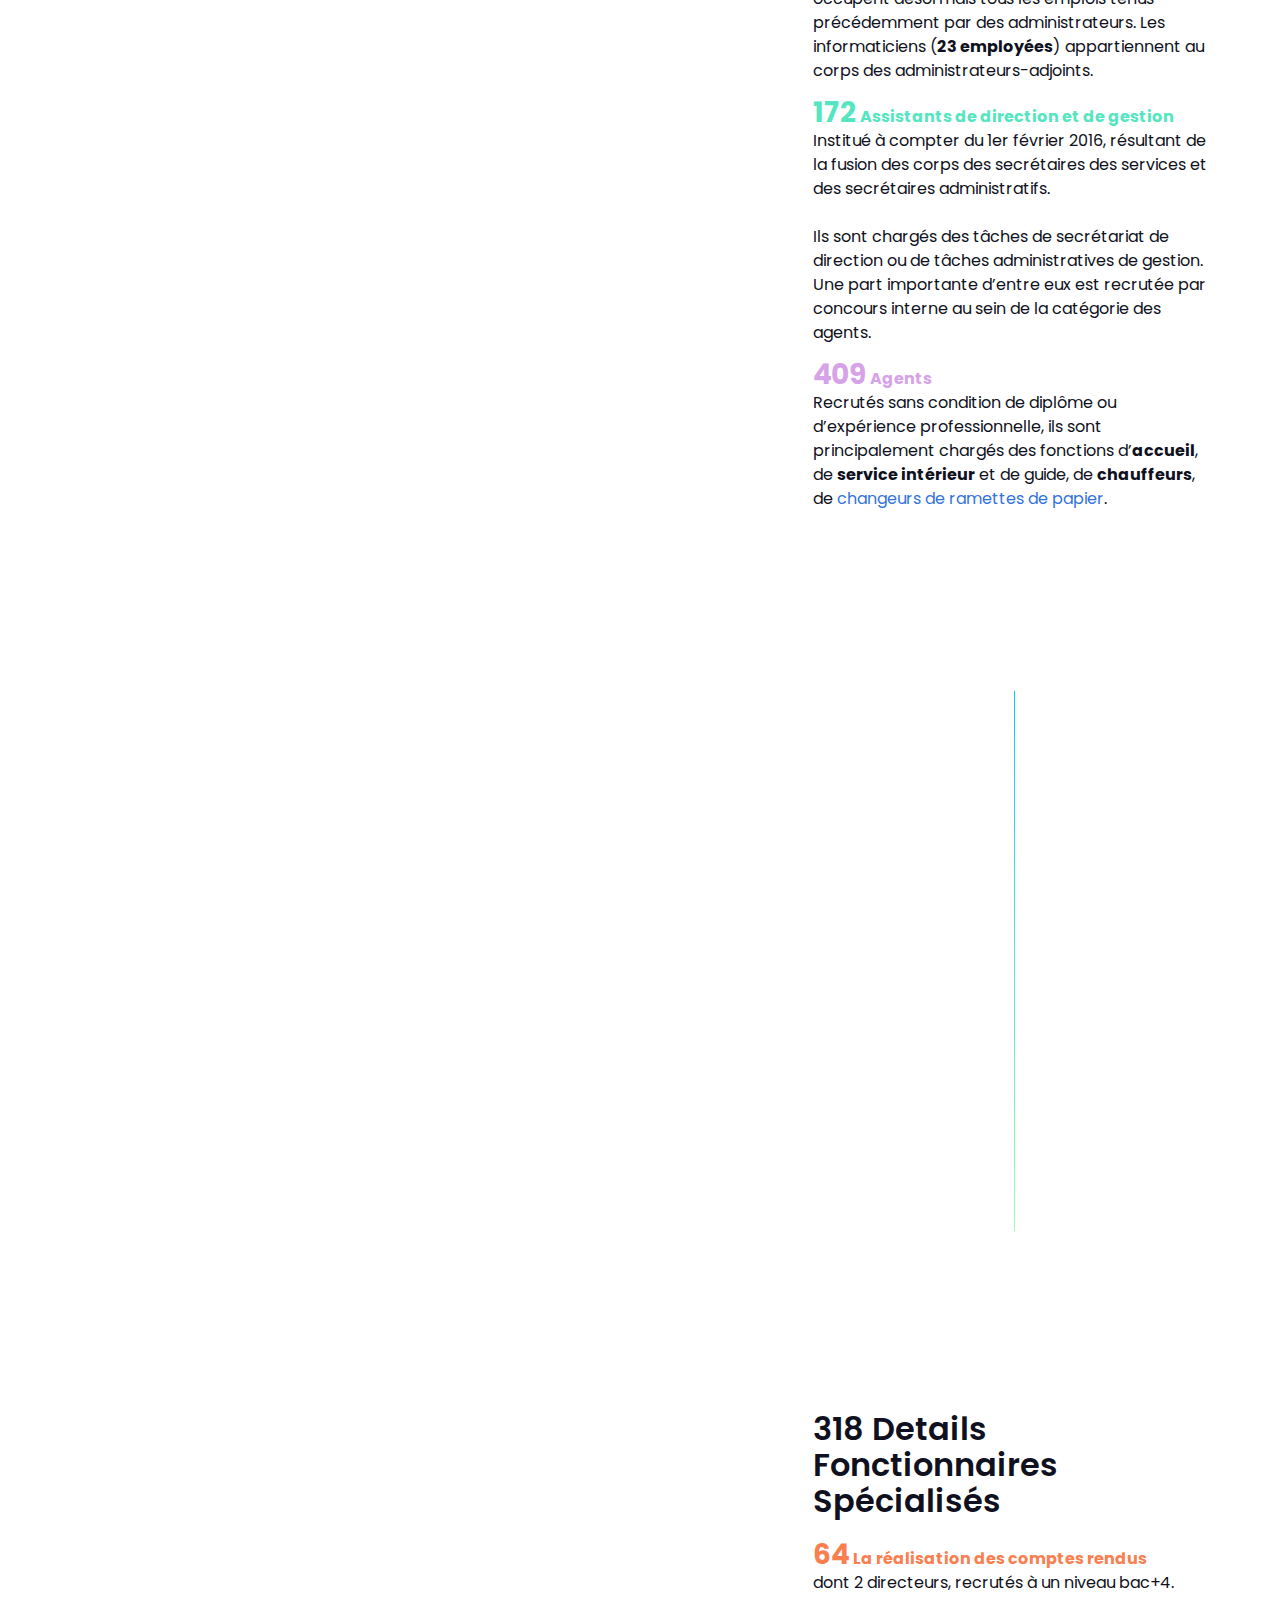
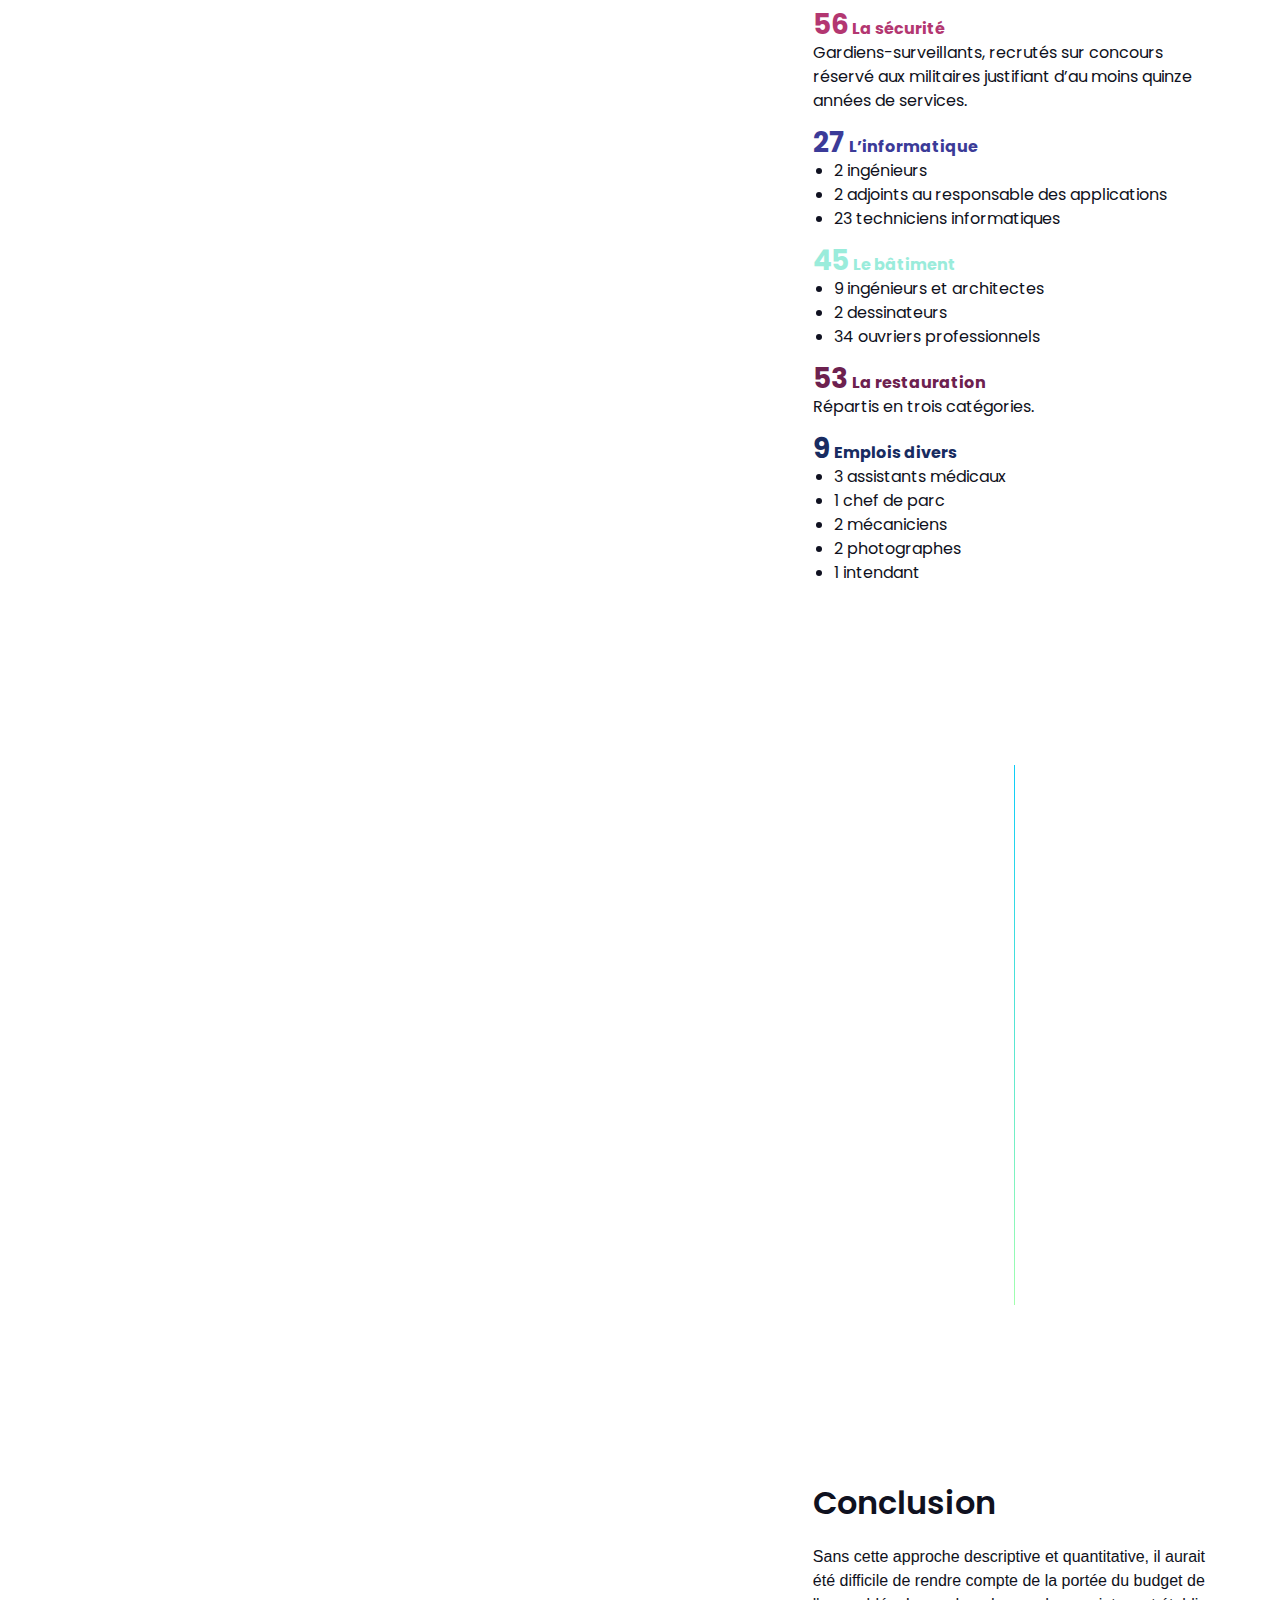
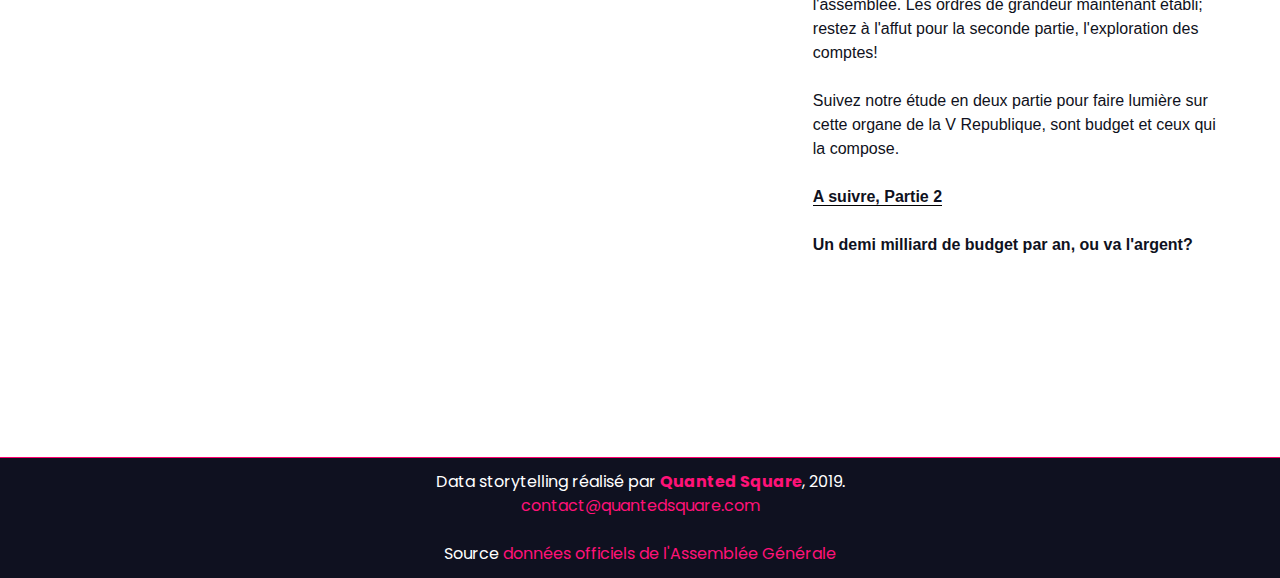
==== commit edde3462: "meta tag" ====
--- a/index.html
+++ b/index.html
@@ -10,6 +10,10 @@
     <link rel="stylesheet" type="text/css" href="css/bulma.min.css">
     <link rel="stylesheet" type="text/css" href="css/style.css">
     <meta name="viewport" content="width=device-width, initial-scale=1.0">
+    <title>Regard sur l'Assemblée Nationale - Partie 1</title>
+    <meta name="keywords" content="Assemblée Nationale, analyse, investigation, transparence">
+    <meta name=”description” content="Explorer les arcanes de l'Assemblée Nationale au travers de visualisations interactives - Partie 1. ">
+    <meta property="og:image" content="./images/preview.png" />
     <link href="https://fonts.googleapis.com/css?family=Poppins&display=swap" rel="stylesheet">
     <!-- Global site tag (gtag.js) - Google Analytics -->
     <script async src="https://www.googletagmanager.com/gtag/js?id=UA-127627259-3"></script>
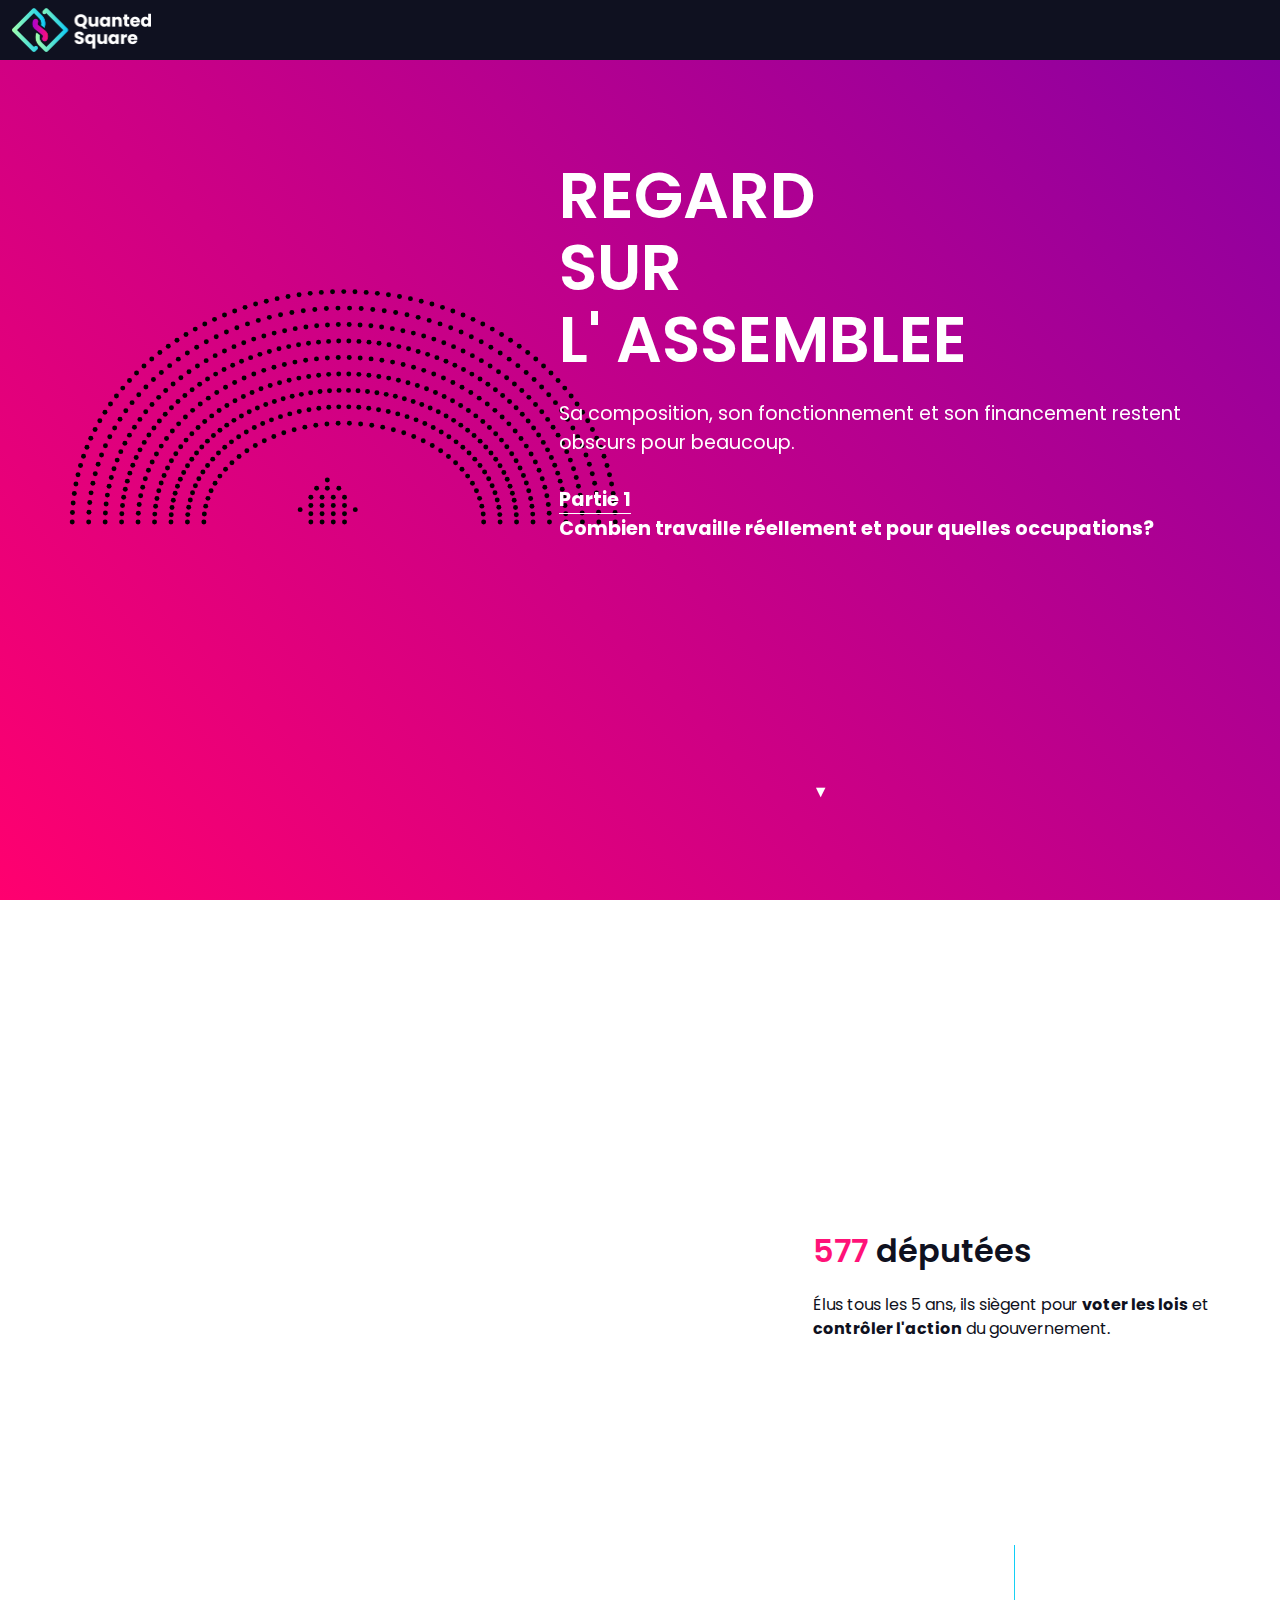
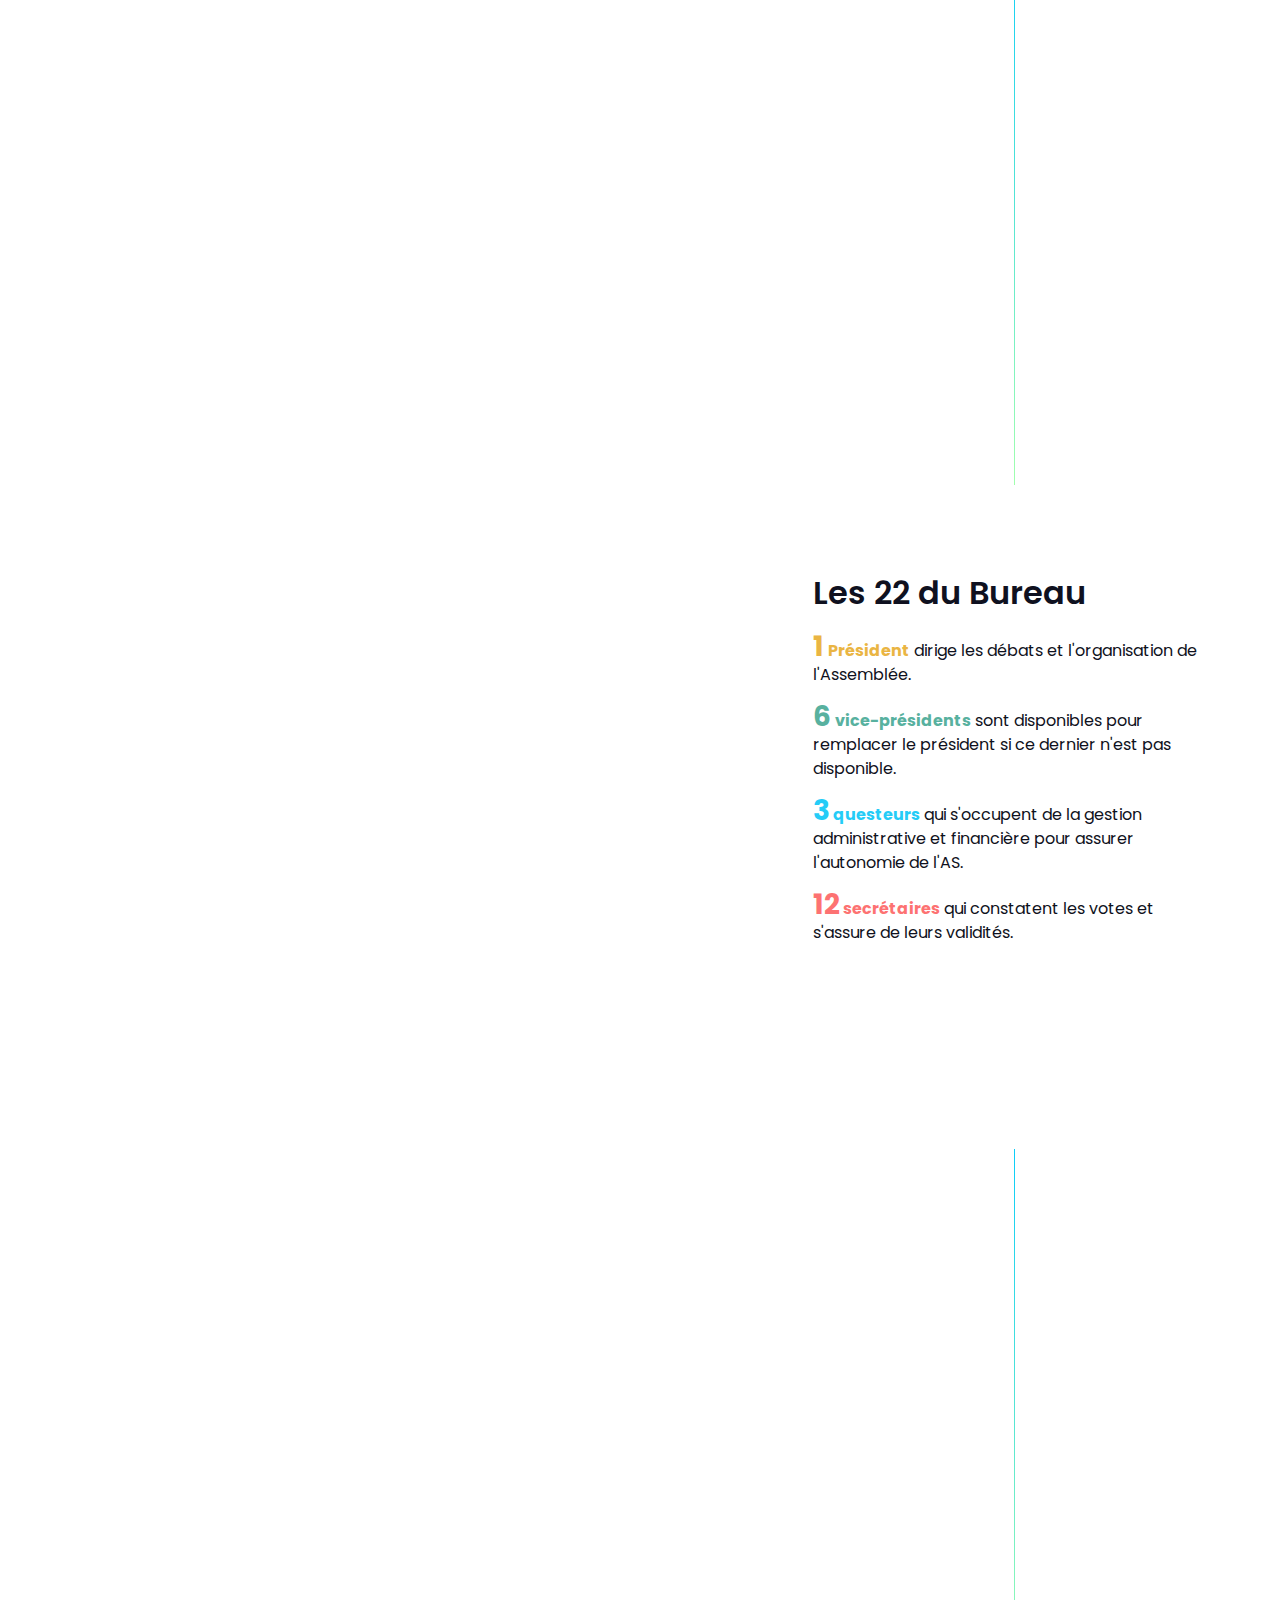
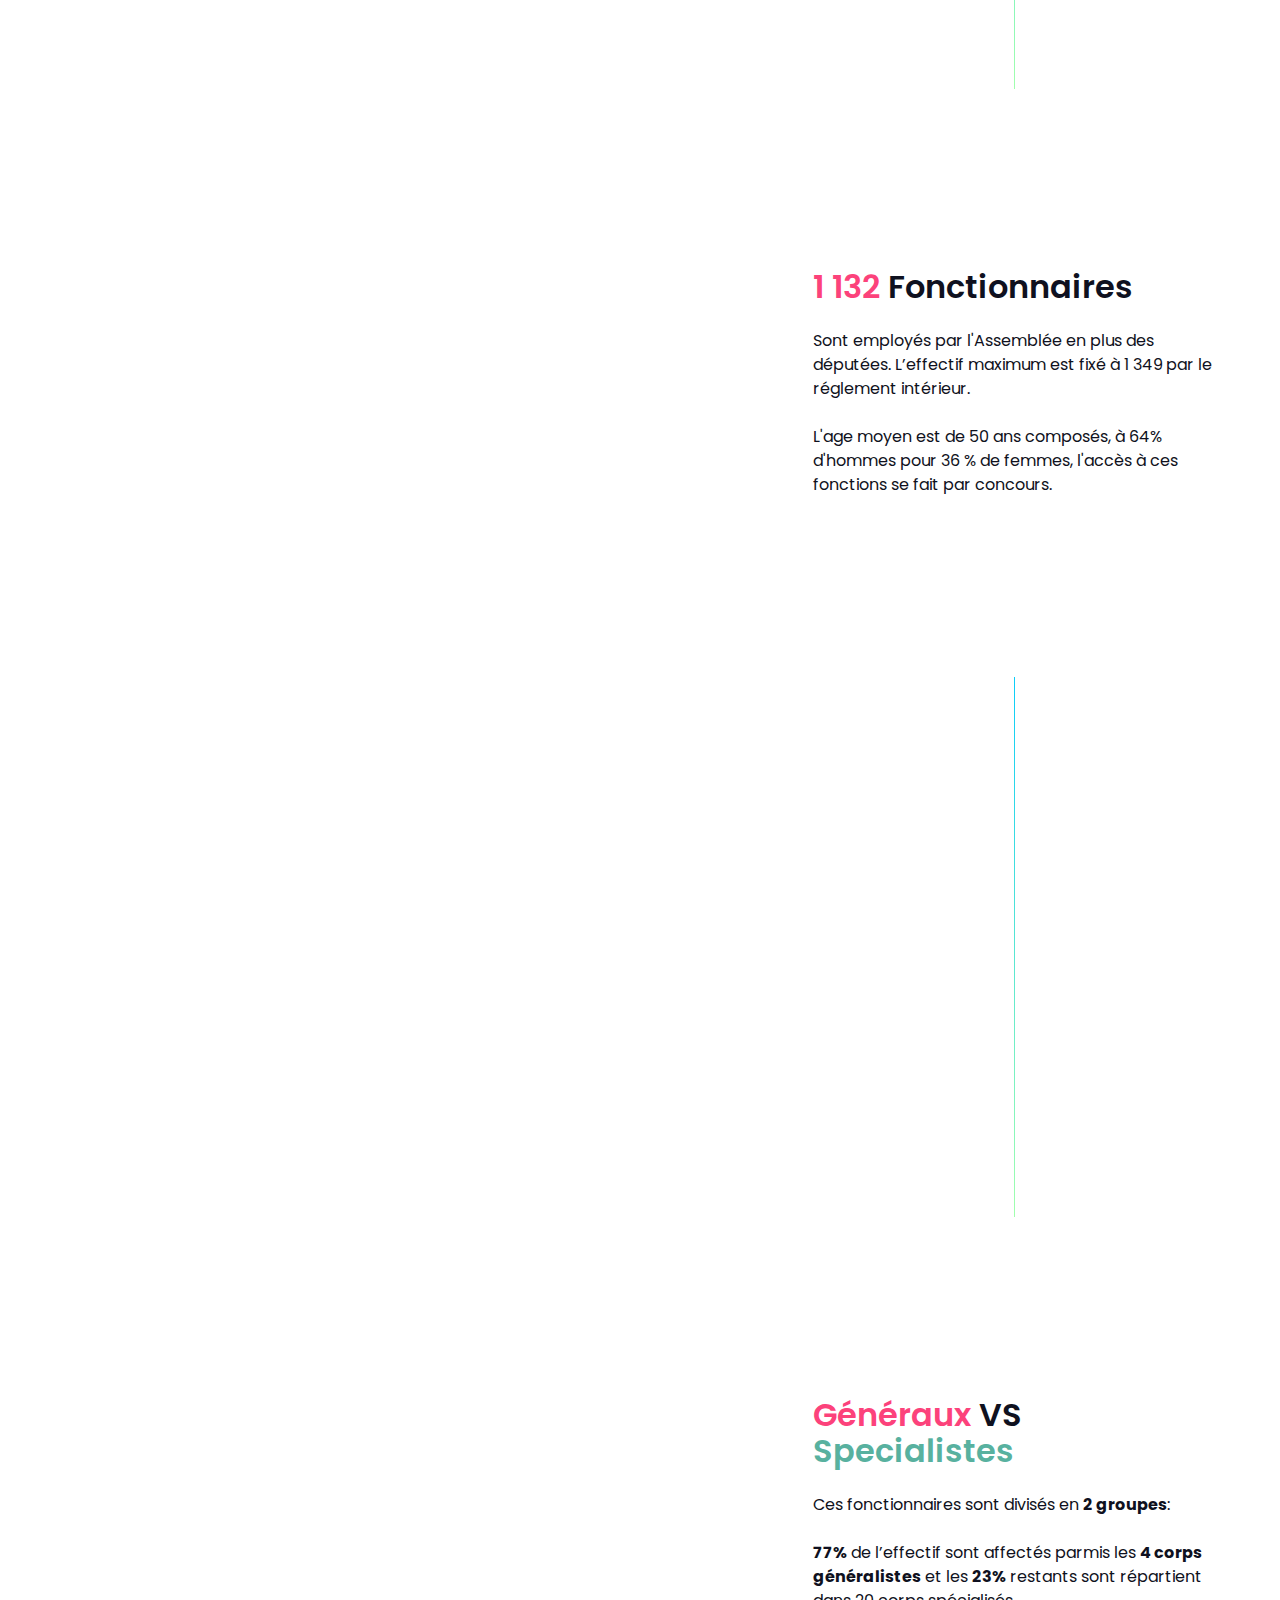
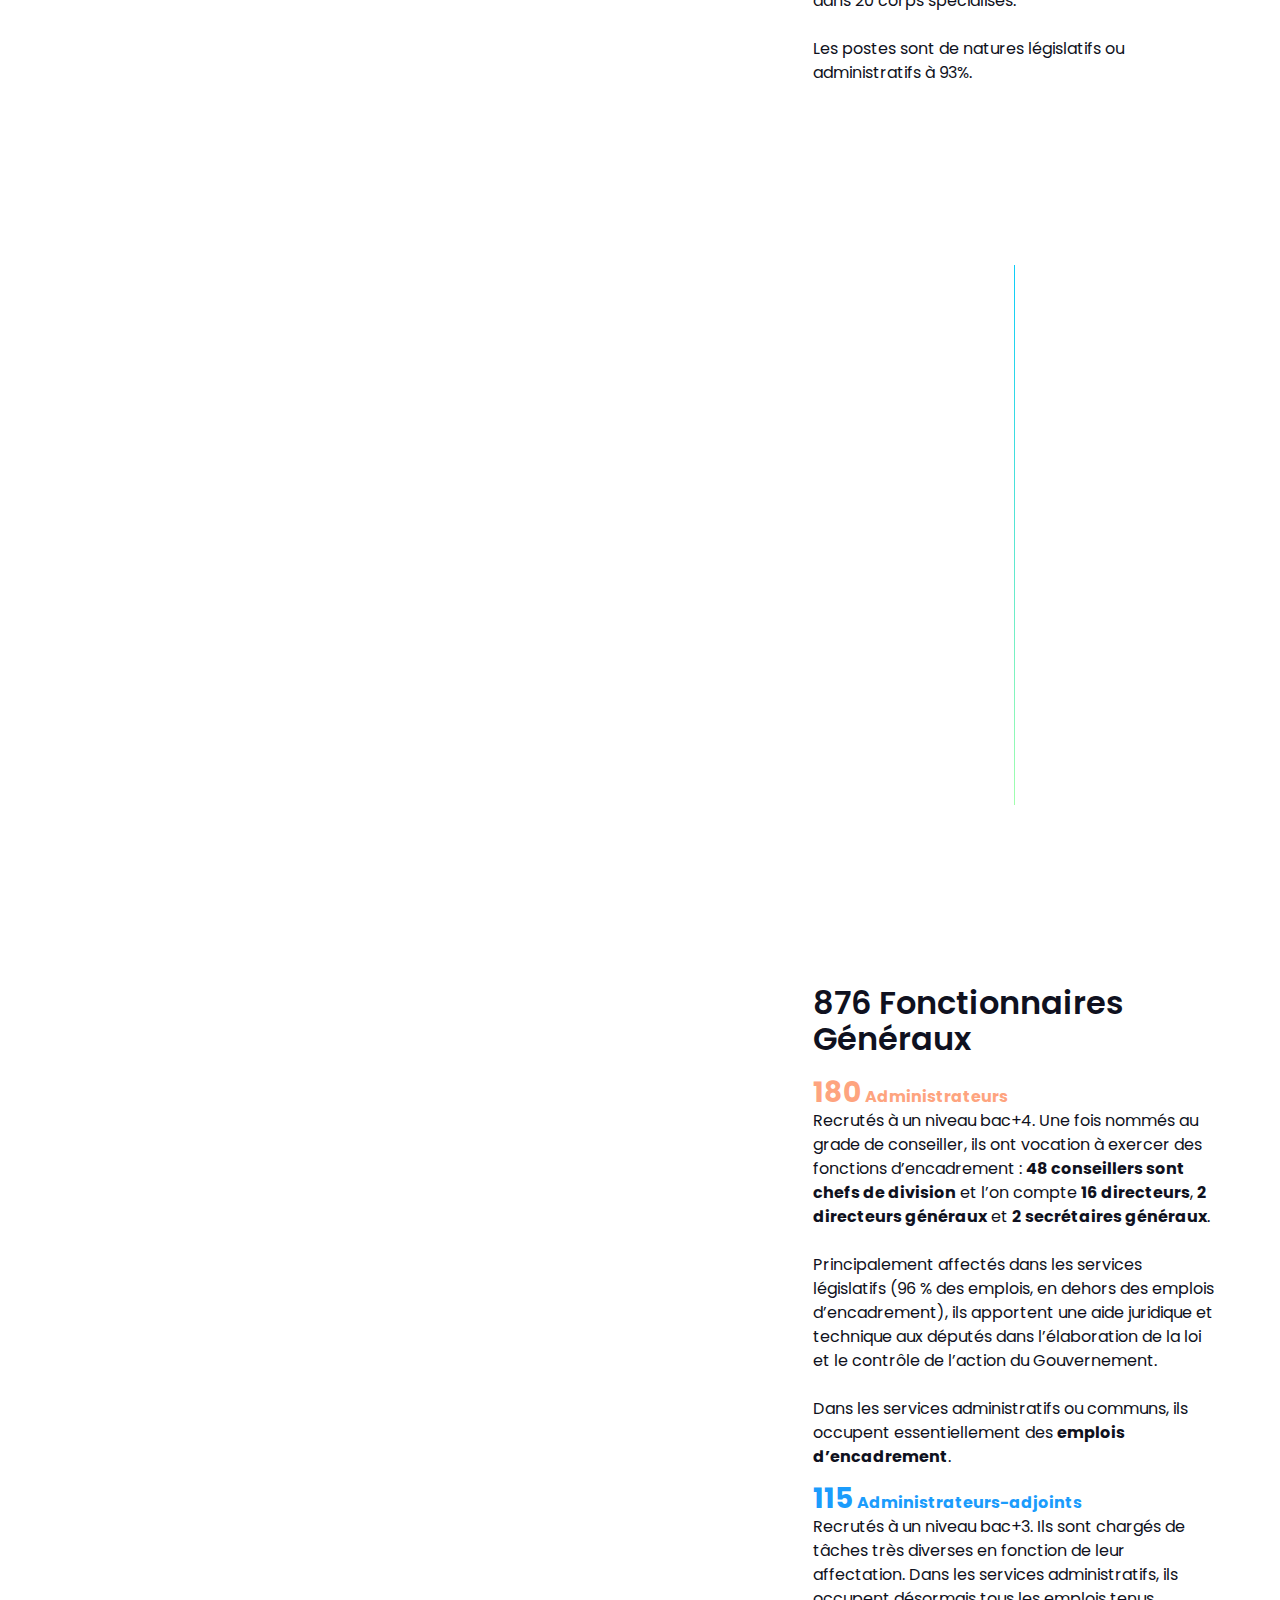
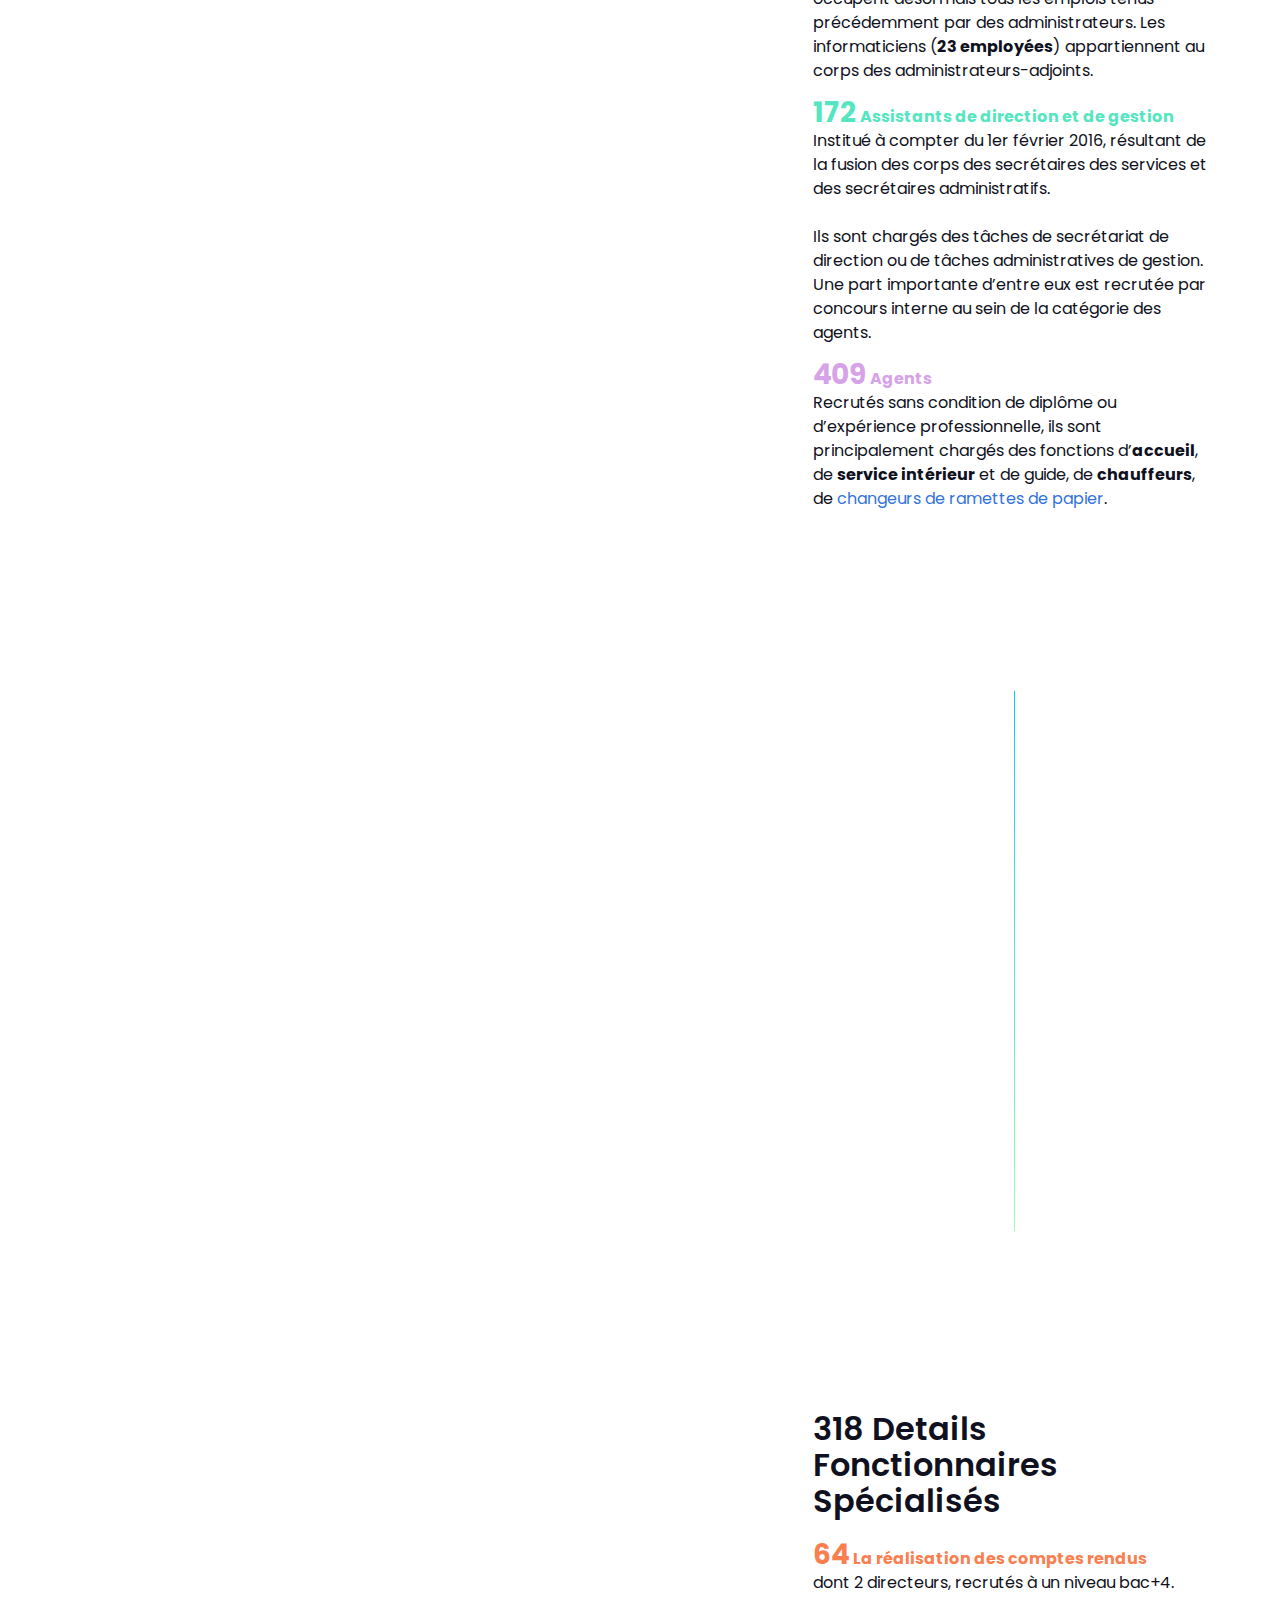
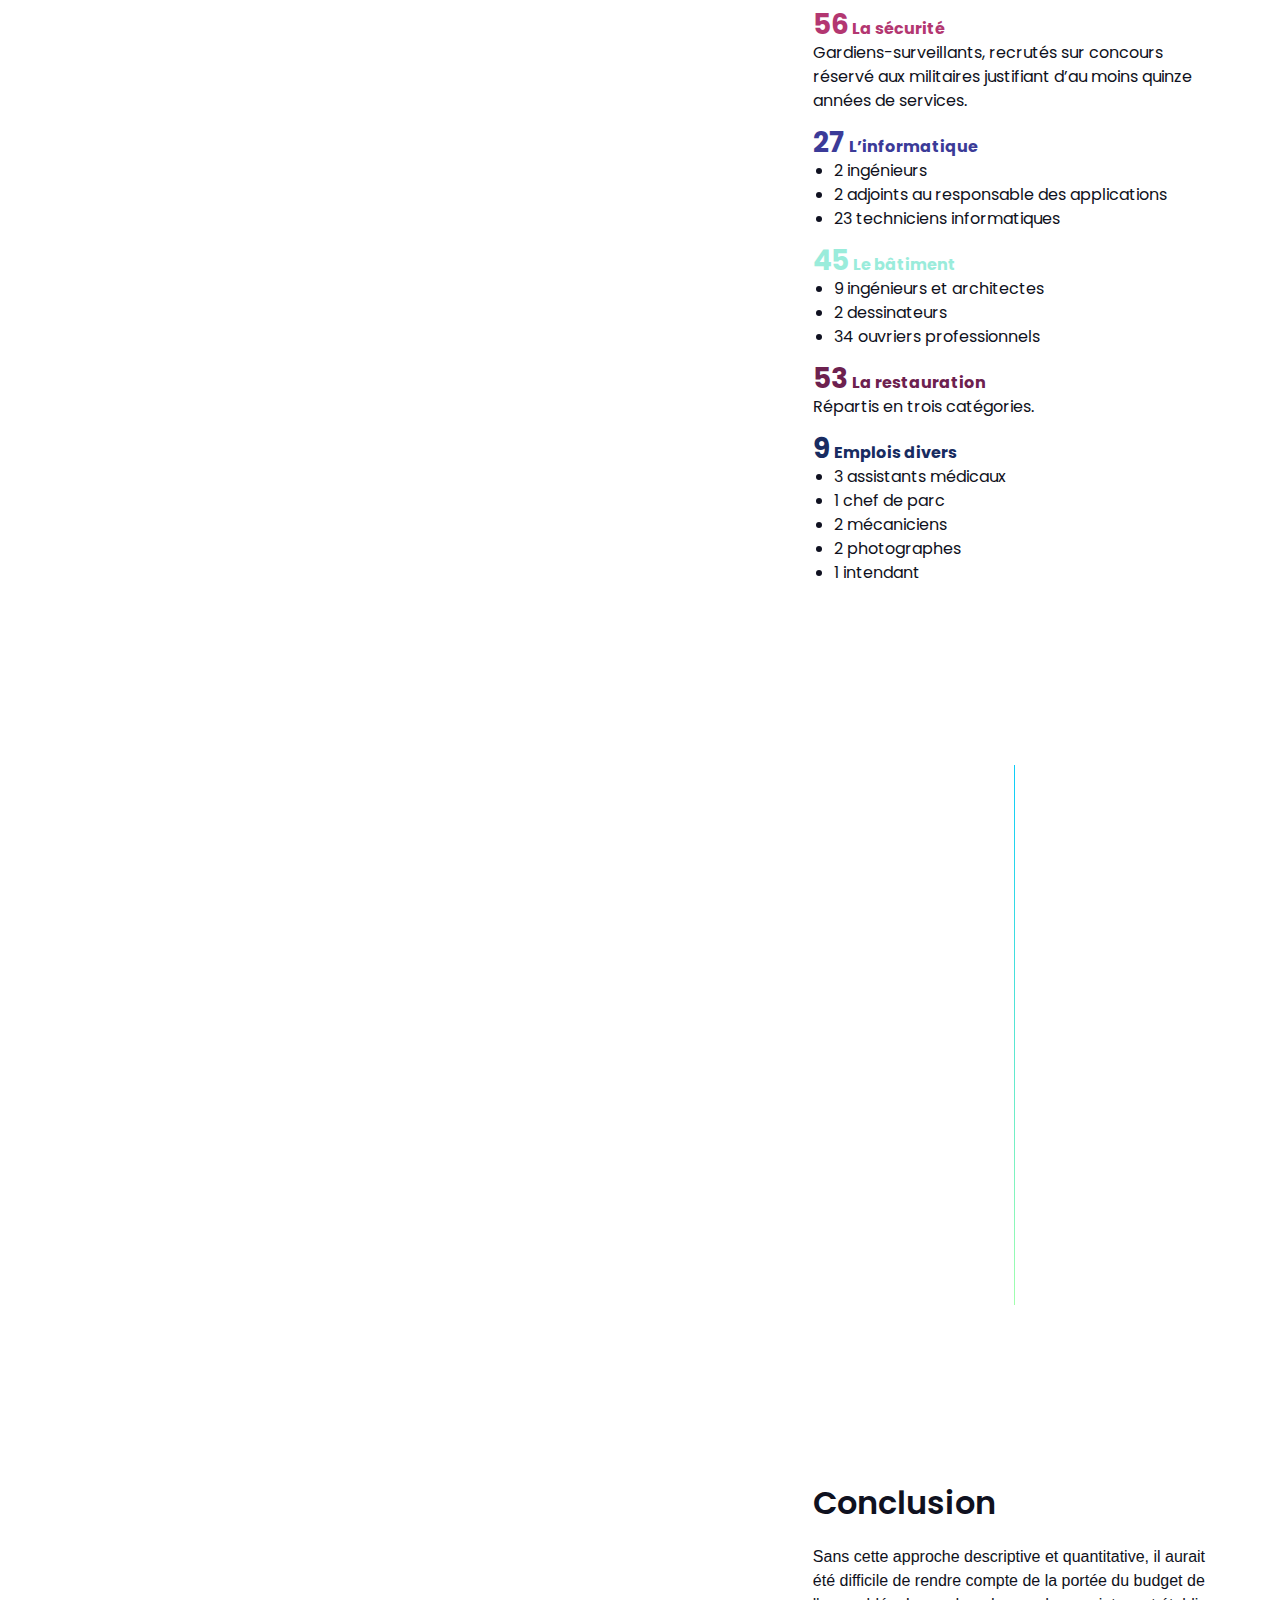
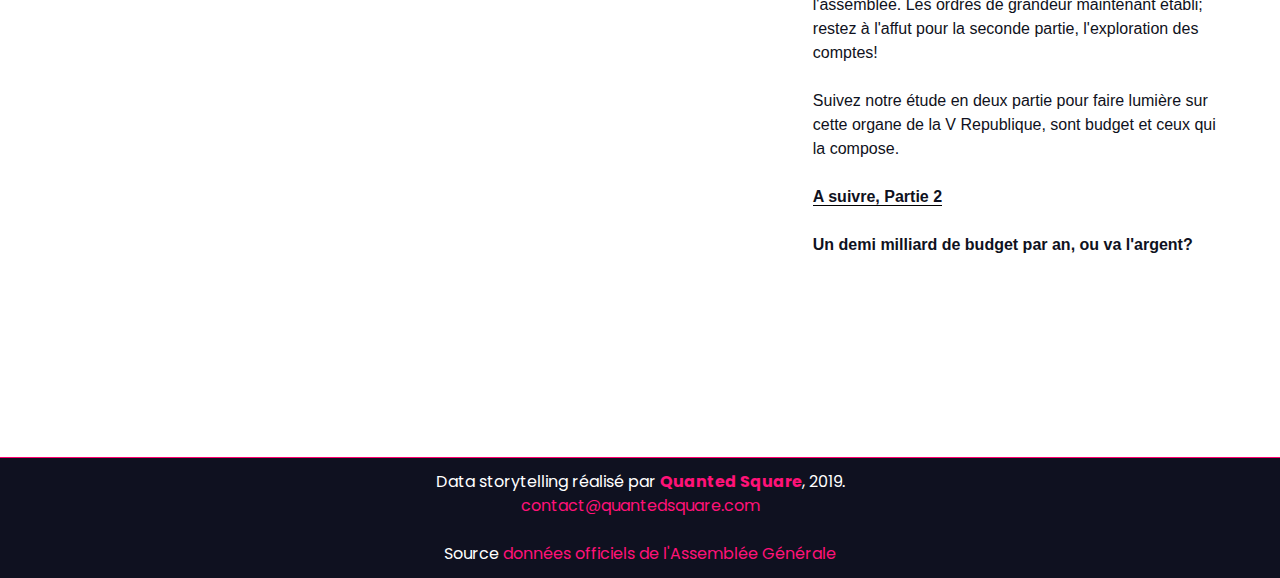
==== commit 64d0dd14: "meta" ====
--- a/index.html
+++ b/index.html
@@ -11,9 +11,9 @@
     <link rel="stylesheet" type="text/css" href="css/style.css">
     <meta name="viewport" content="width=device-width, initial-scale=1.0">
     <title>Regard sur l'Assemblée Nationale - Partie 1</title>
-    <meta name="keywords" content="Assemblée Nationale, analyse, investigation, transparence">
     <meta name=”description” content="Explorer les arcanes de l'Assemblée Nationale au travers de visualisations interactives - Partie 1. ">
-    <meta property="og:image" content="./images/preview.png" />
+    <meta property="og:title" content="Preview Regard sur l'Assemblée" />
+    <meta property="og:image" content="/images/preview.png" />
     <link href="https://fonts.googleapis.com/css?family=Poppins&display=swap" rel="stylesheet">
     <!-- Global site tag (gtag.js) - Google Analytics -->
     <script async src="https://www.googletagmanager.com/gtag/js?id=UA-127627259-3"></script>
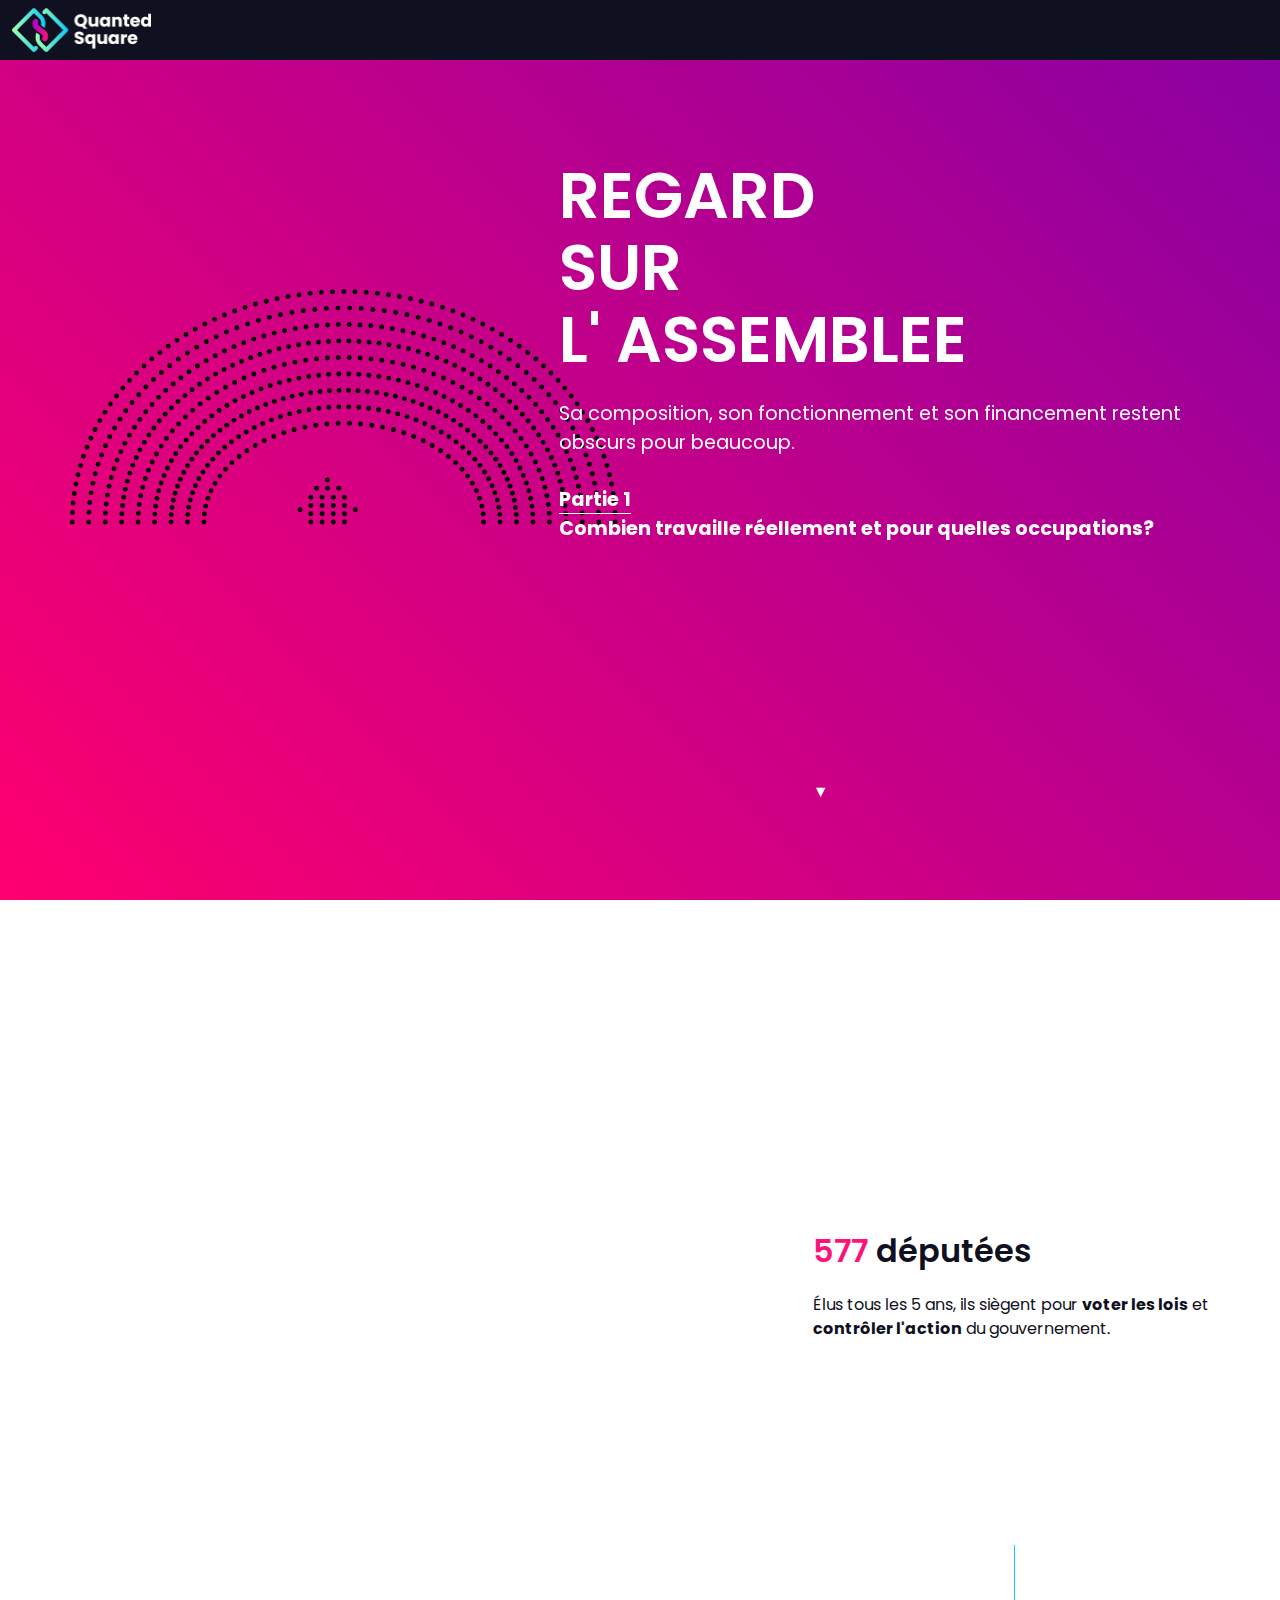
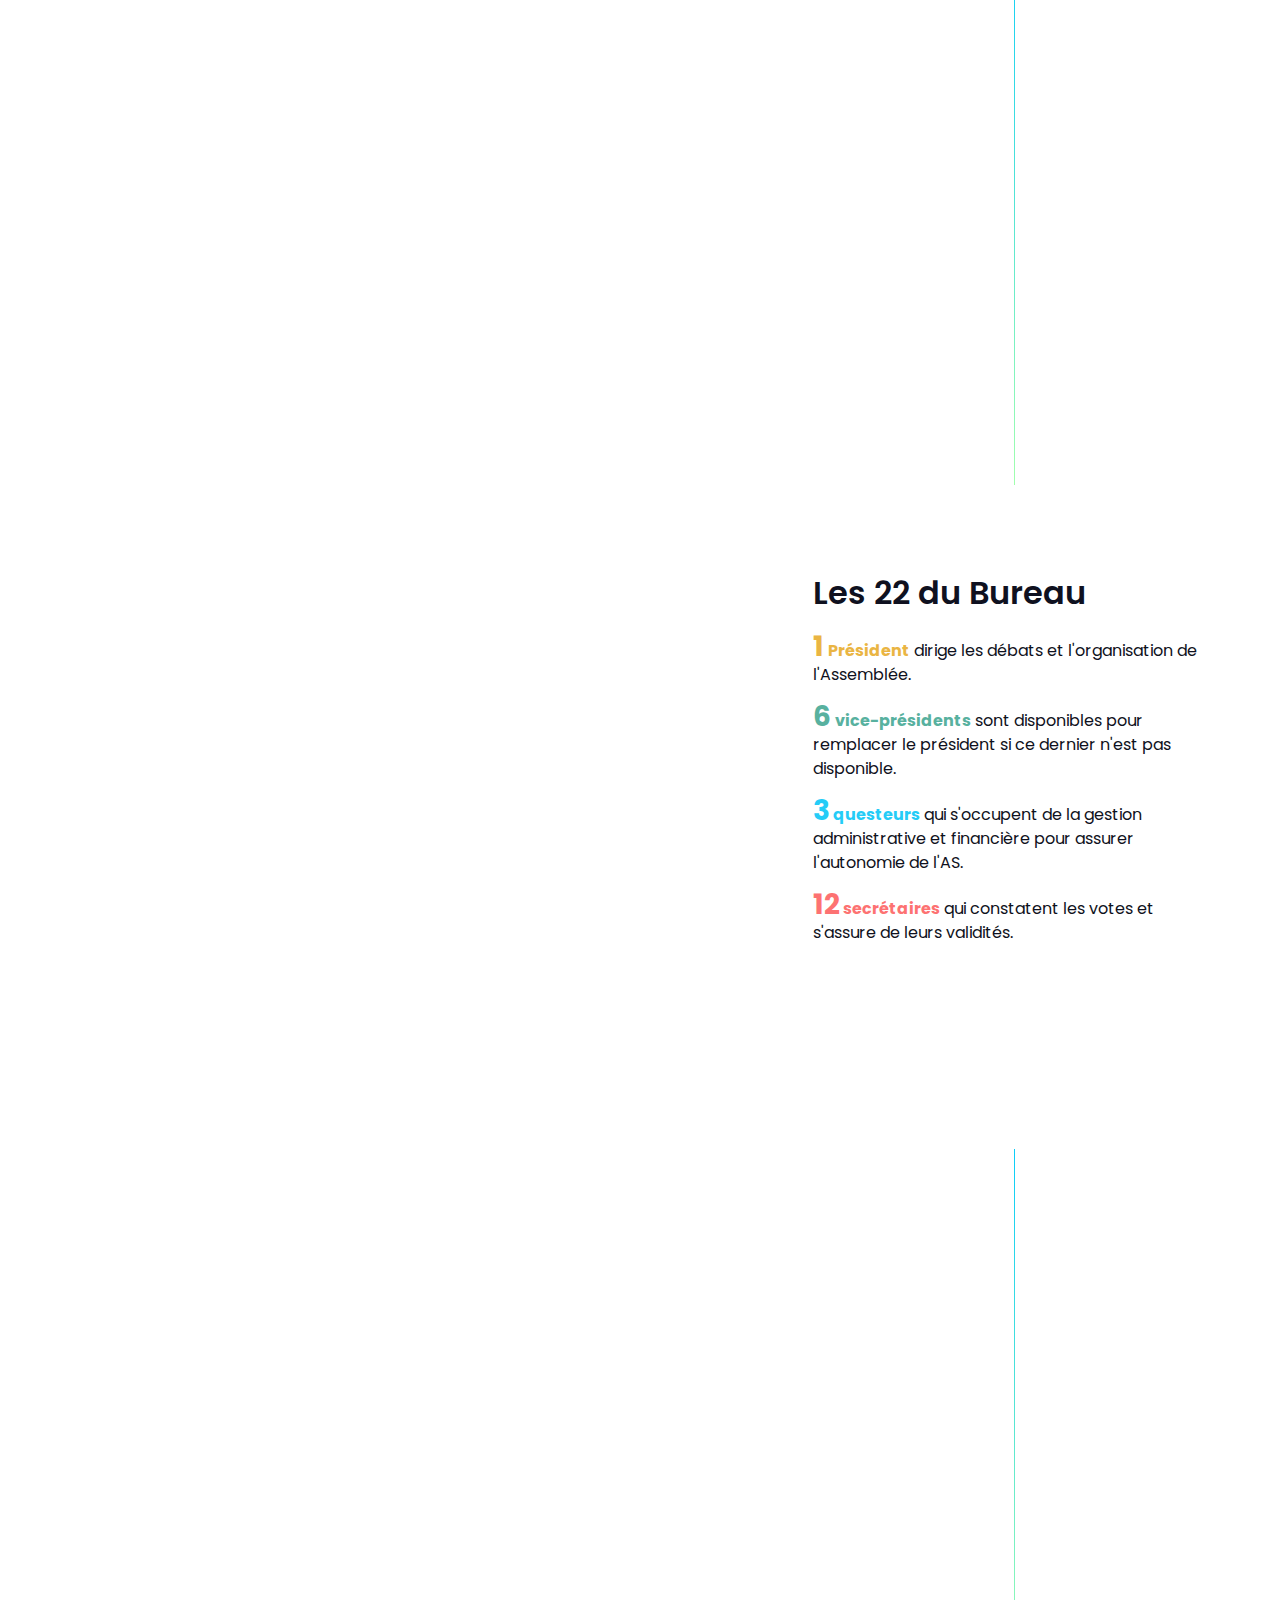
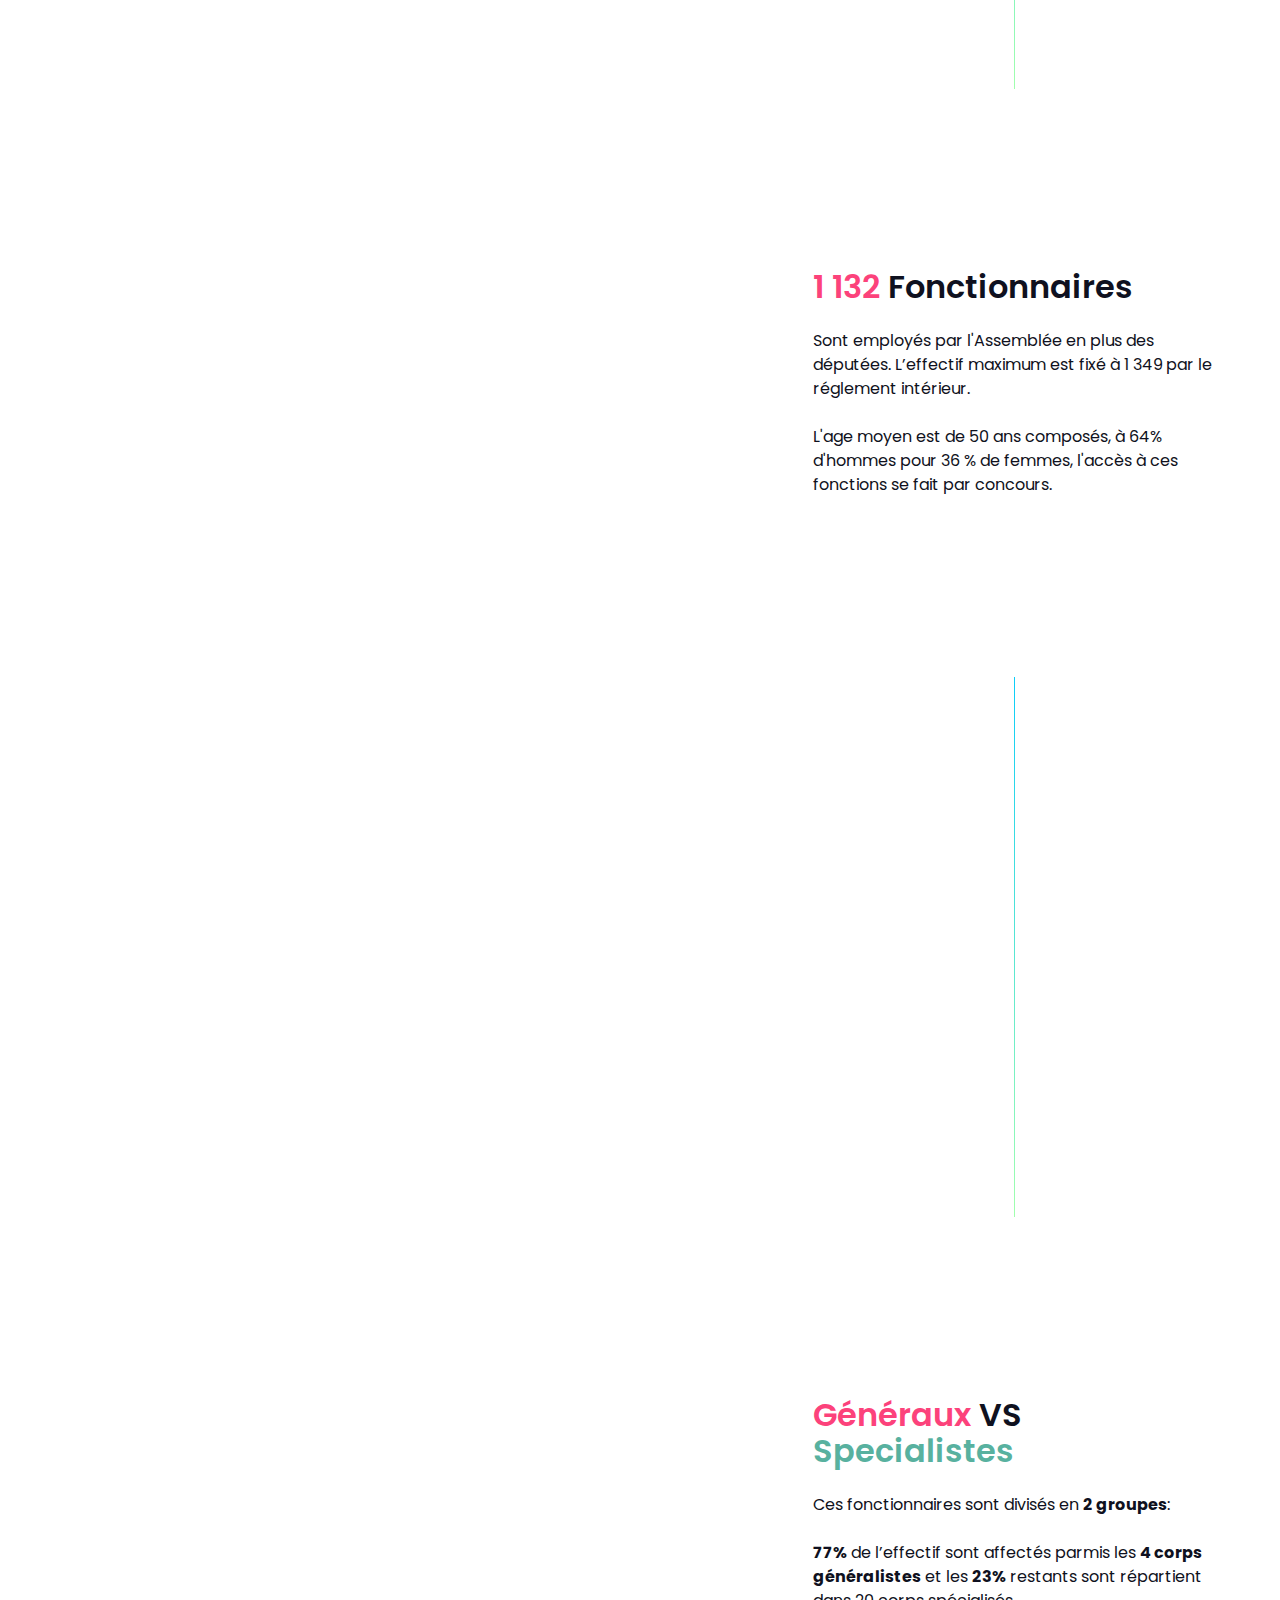
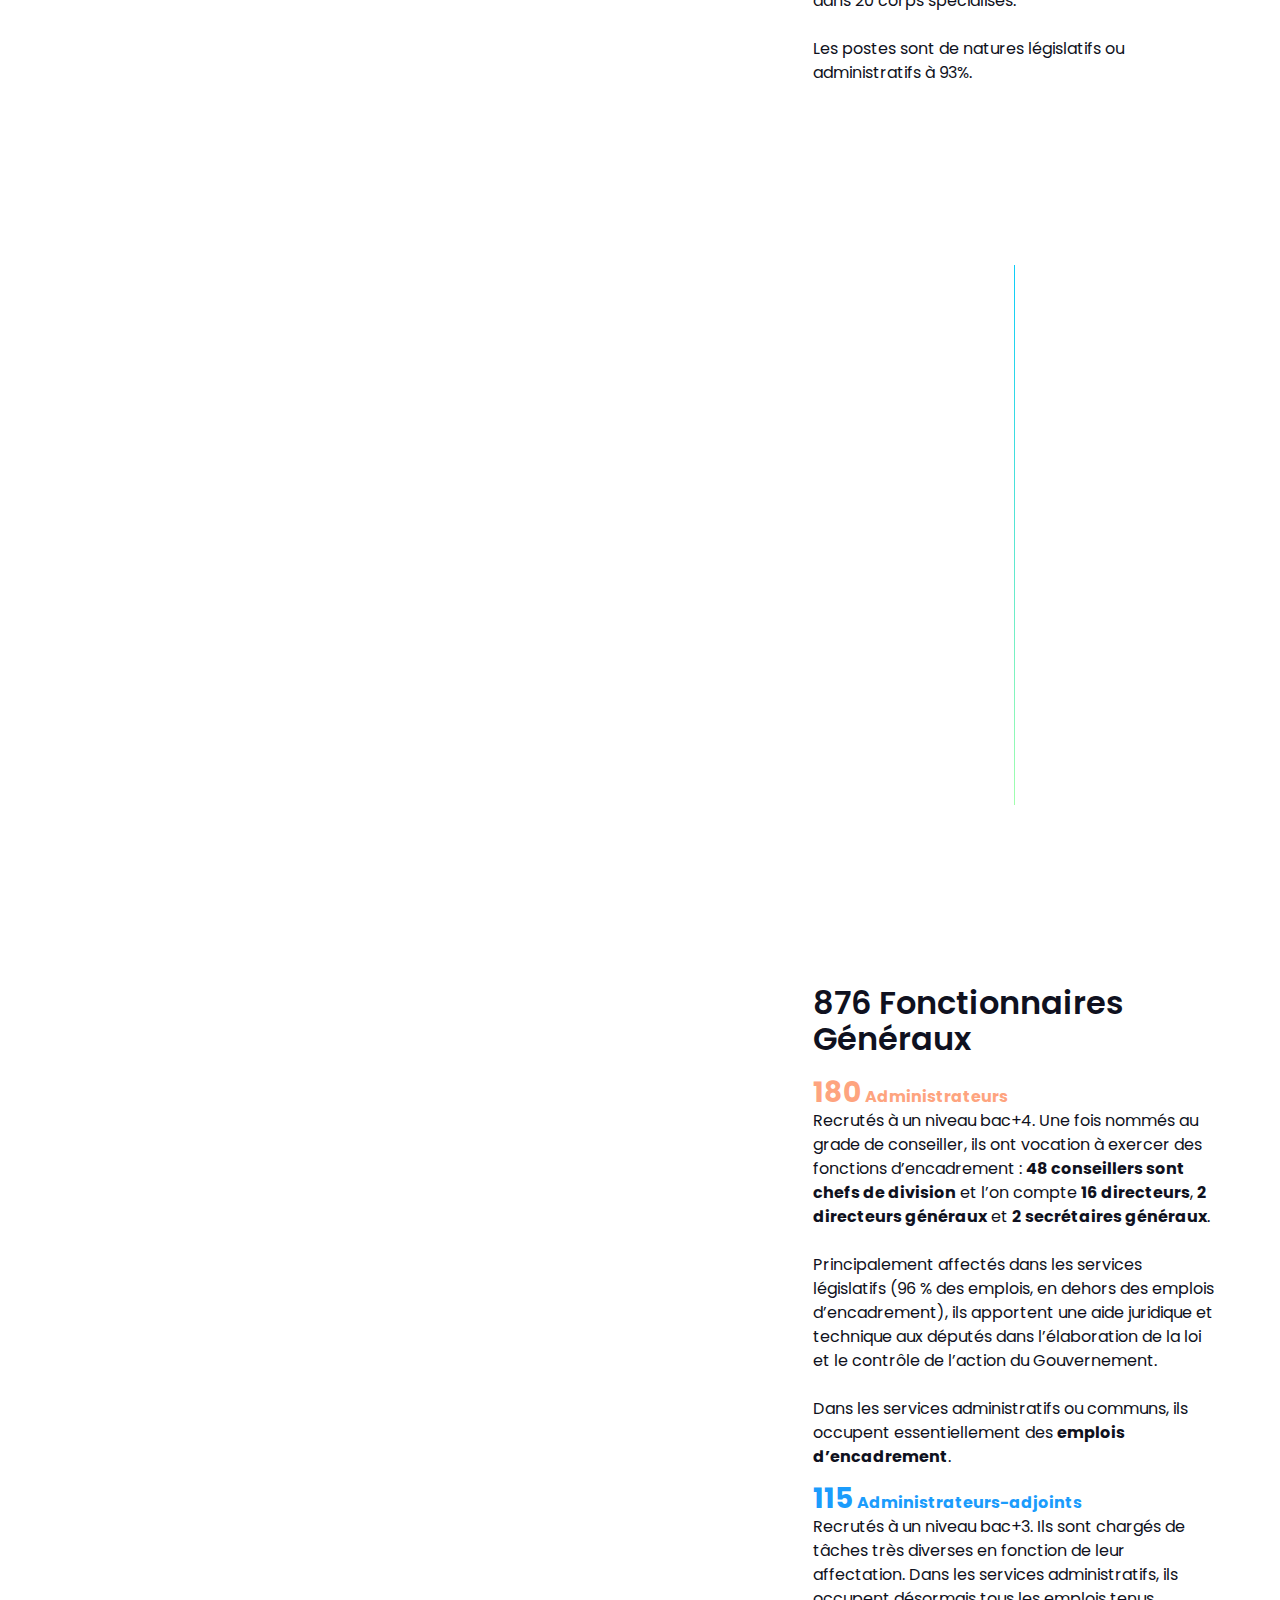
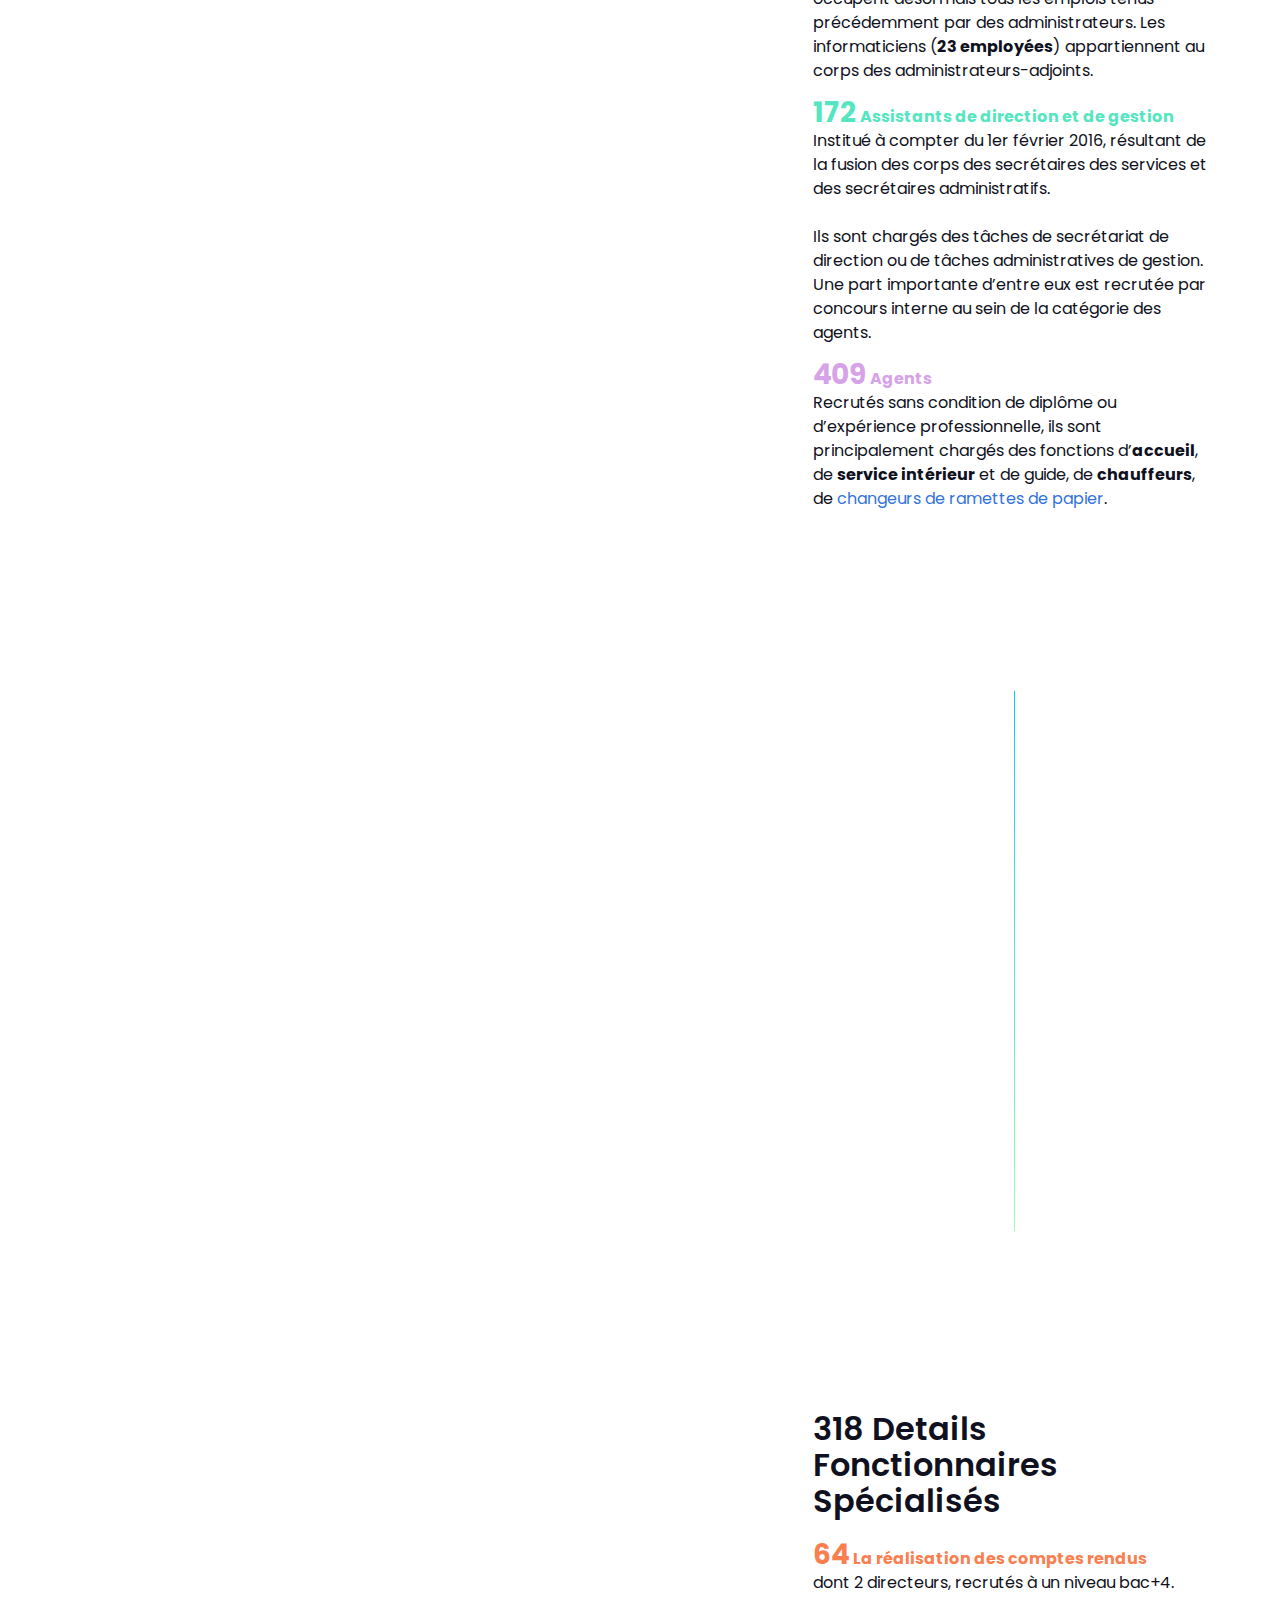
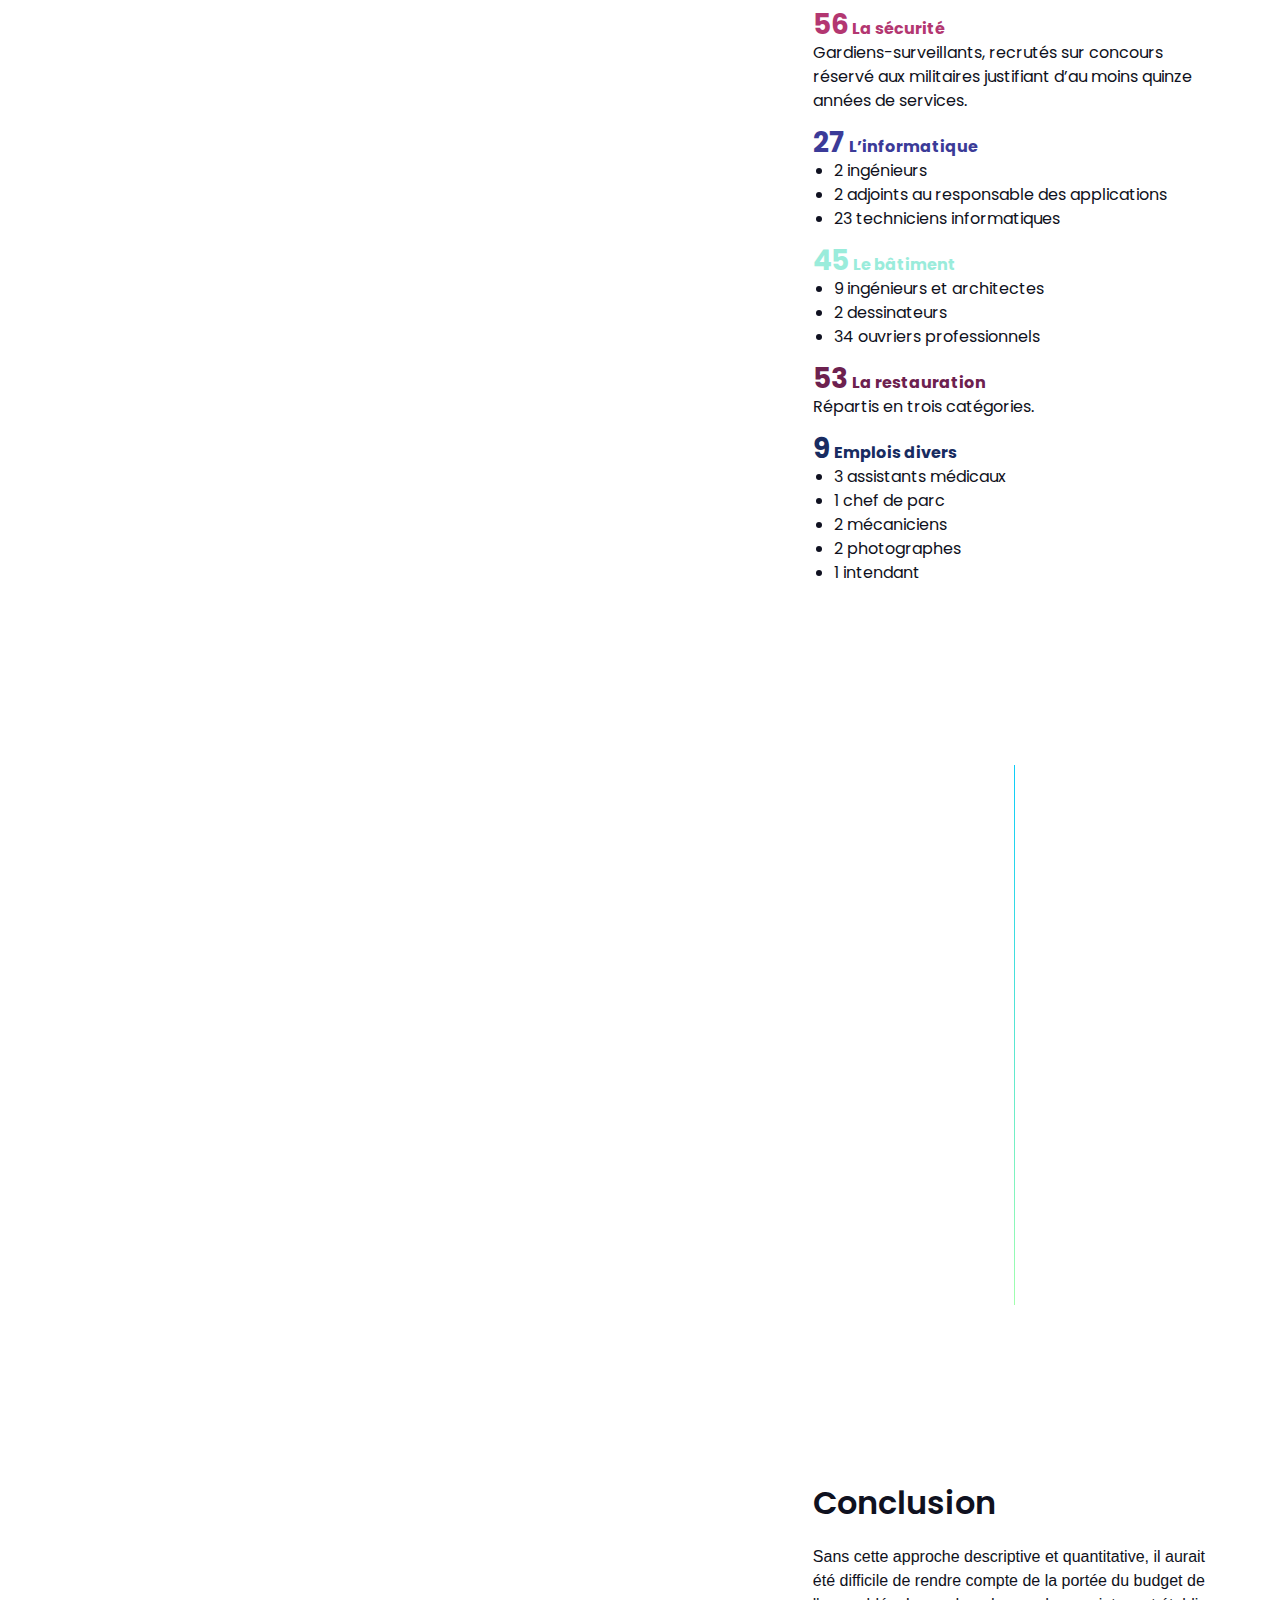
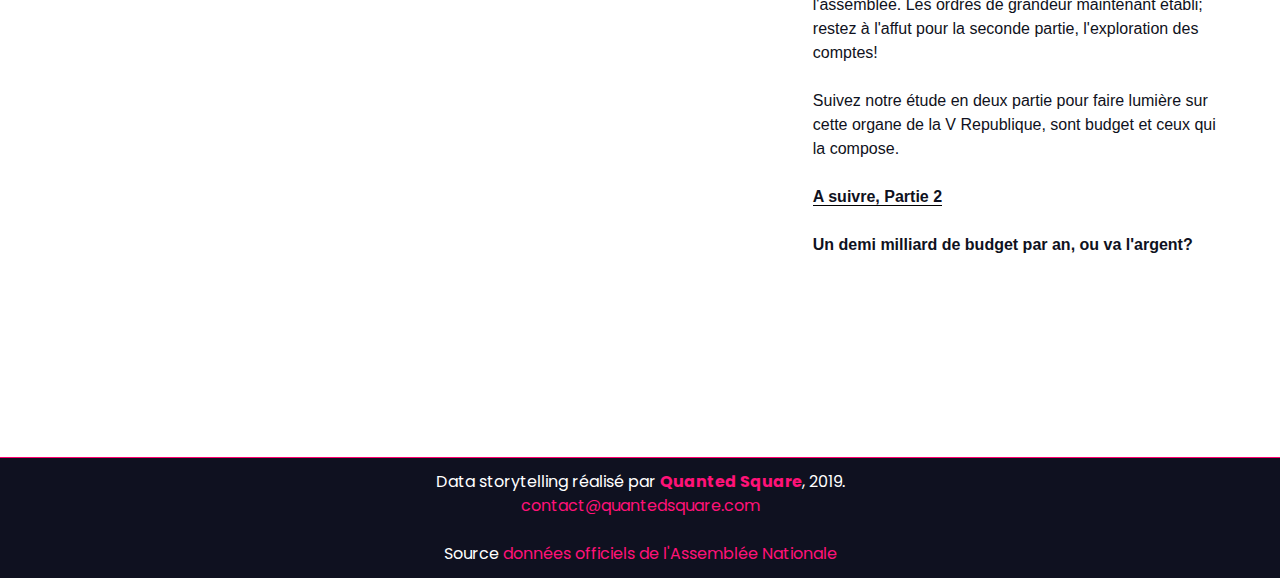
==== commit 09ebf7c1: "typo" ====
--- a/index.html
+++ b/index.html
@@ -12,7 +12,10 @@
     <meta name="viewport" content="width=device-width, initial-scale=1.0">
     <title>Regard sur l'Assemblée Nationale - Partie 1</title>
     <meta name=”description” content="Explorer les arcanes de l'Assemblée Nationale au travers de visualisations interactives - Partie 1. ">
-    <meta property="og:title" content="Preview Regard sur l'Assemblée" />
+    <meta property=”og:description” content="Explorer les arcanes de l'Assemblée Nationale au travers de visualisations interactives - Partie 1. ">
+    <meta property="og:title" content="Regard sur l'Assemblee Nationale - Partie 1" />
+    <meta property="og:type" content="article" />
+    <meta property="og:url" content="https://assemblee-france-1.quantedsquare.com/" />
     <meta property="og:image" content="/images/preview.png" />
     <link href="https://fonts.googleapis.com/css?family=Poppins&display=swap" rel="stylesheet">
     <!-- Global site tag (gtag.js) - Google Analytics -->
@@ -198,7 +201,7 @@
                 <a href="mailto:contact@quantedsquare.com">contact@quantedsquare.com</a>
                 <br />
                 <br />
-                Source <a href="http://www2.assemblee-nationale.fr/15/statistiques-de-l-activite-parlementaire#node_45338">données officiels de l'Assemblée Générale</a>
+                Source <a href="http://www2.assemblee-nationale.fr/15/statistiques-de-l-activite-parlementaire#node_45338">données officiels de l'Assemblée Nationale</a>
             </p>
         </div>
     </footer>
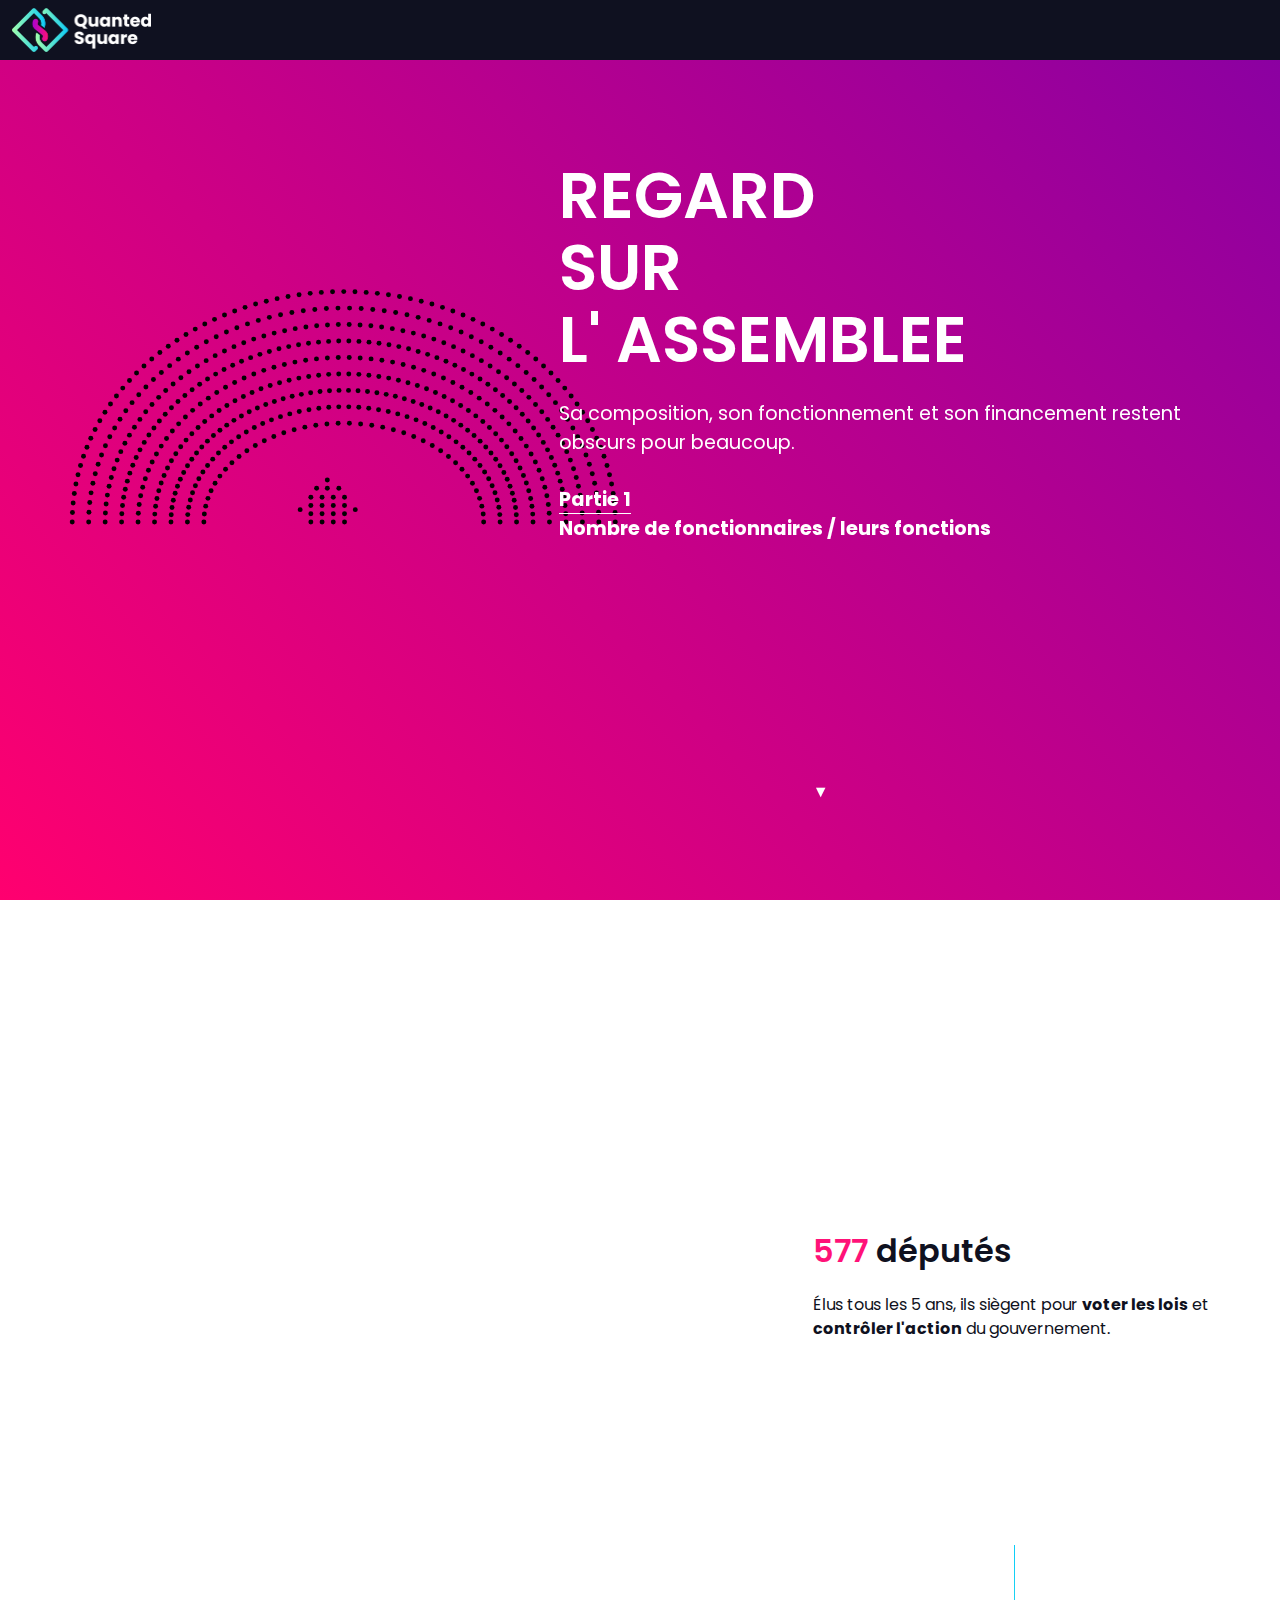
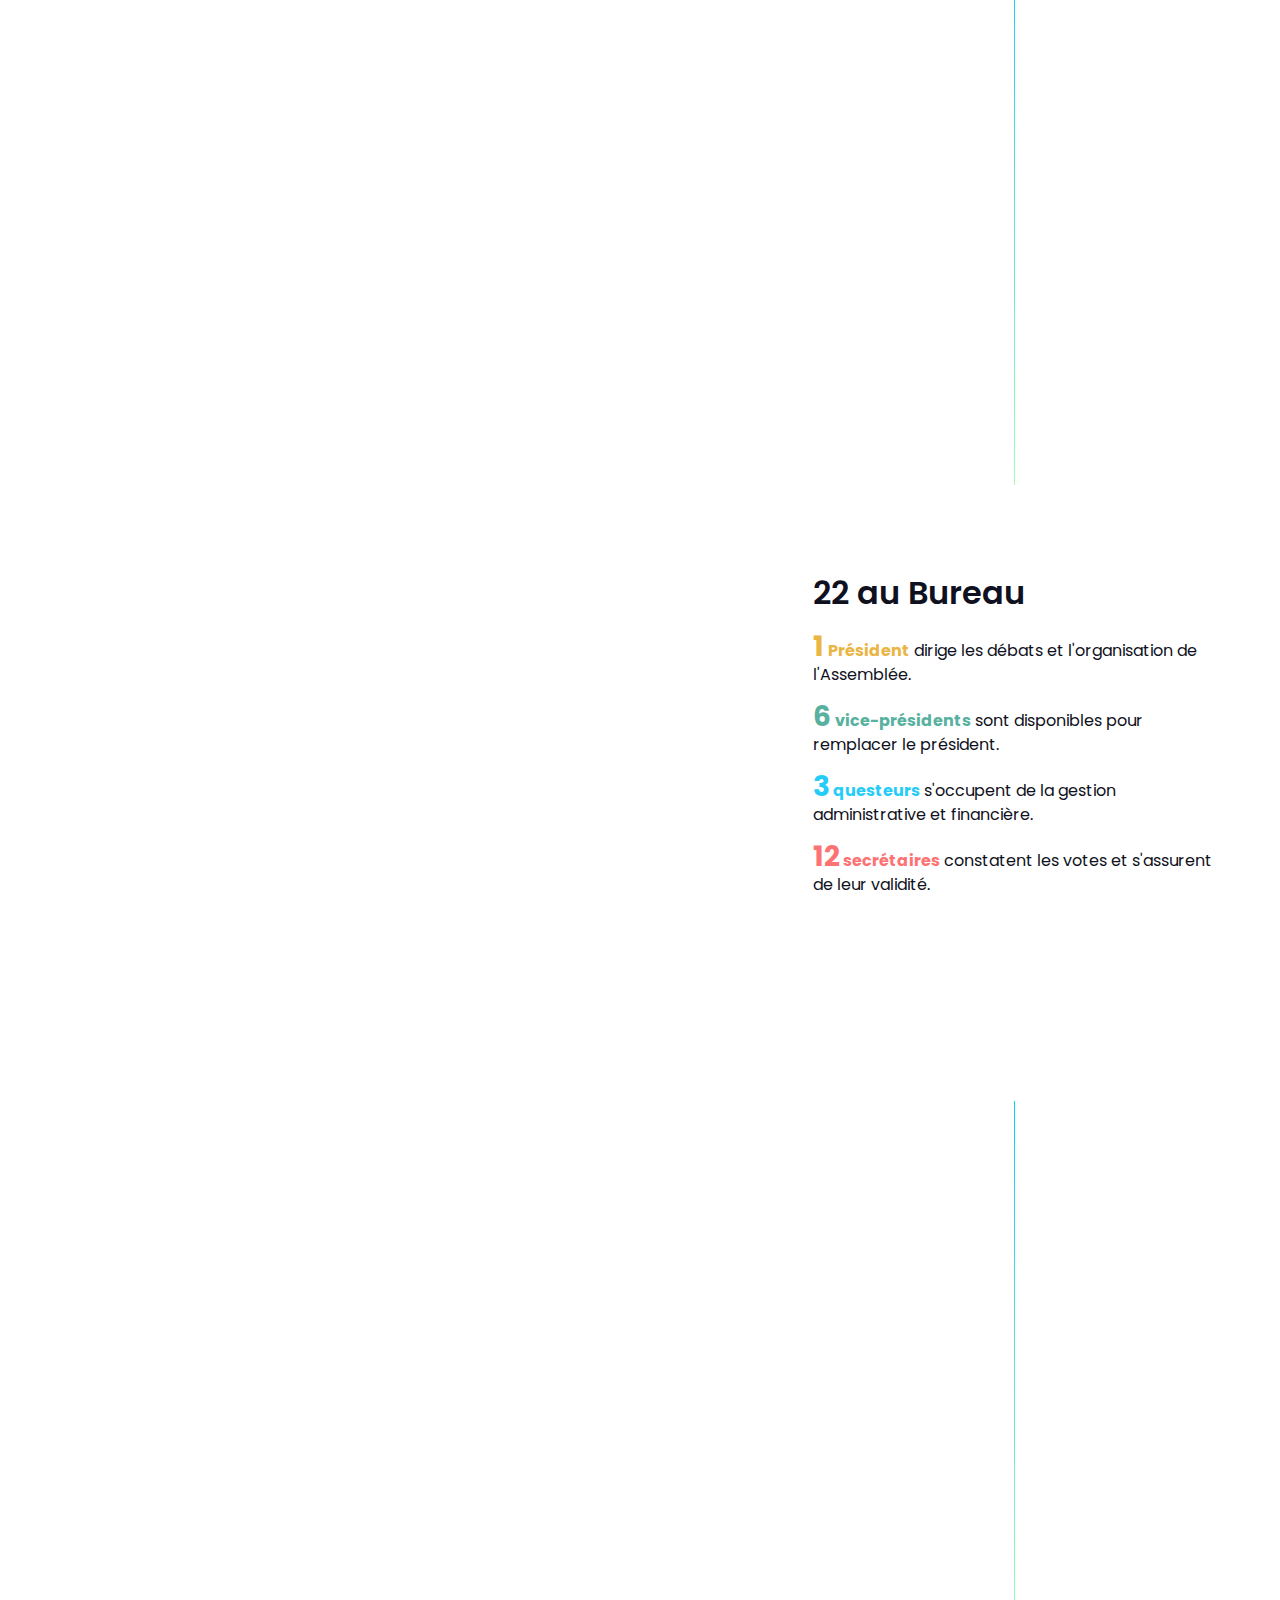
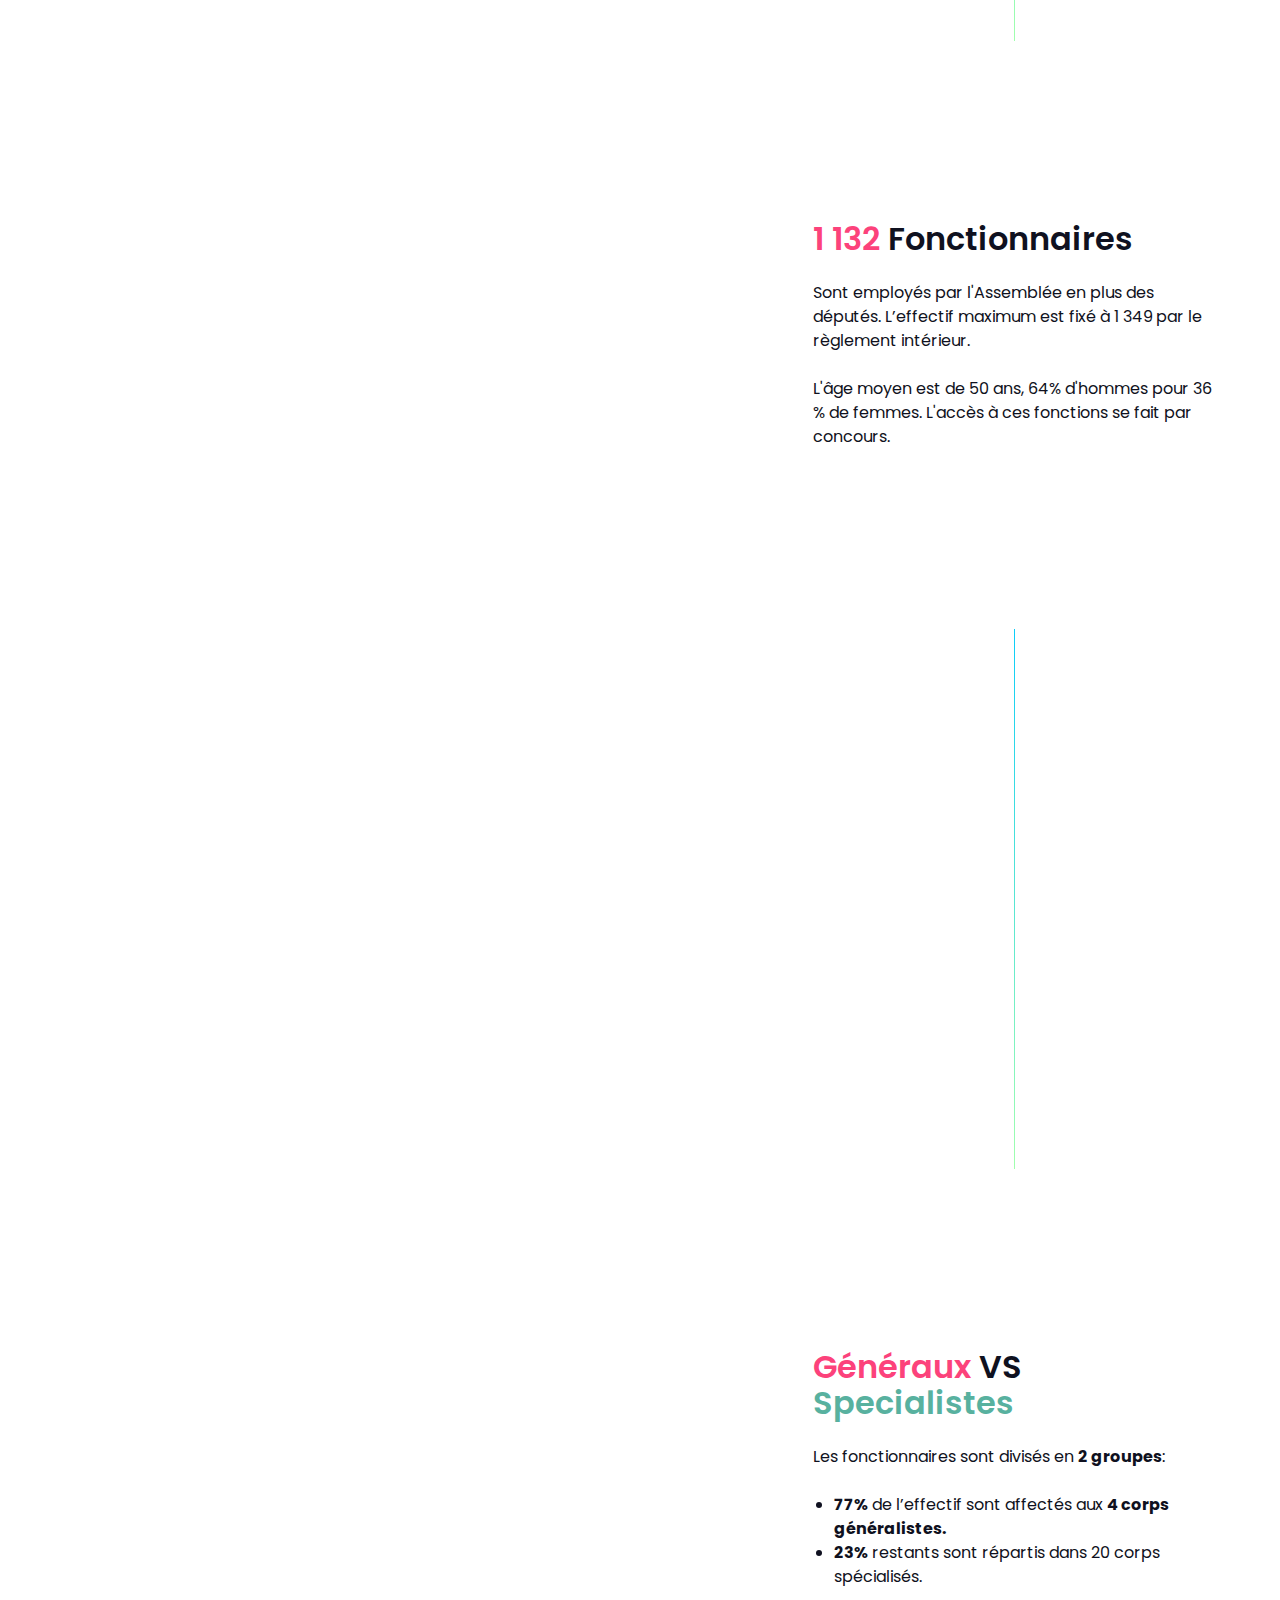
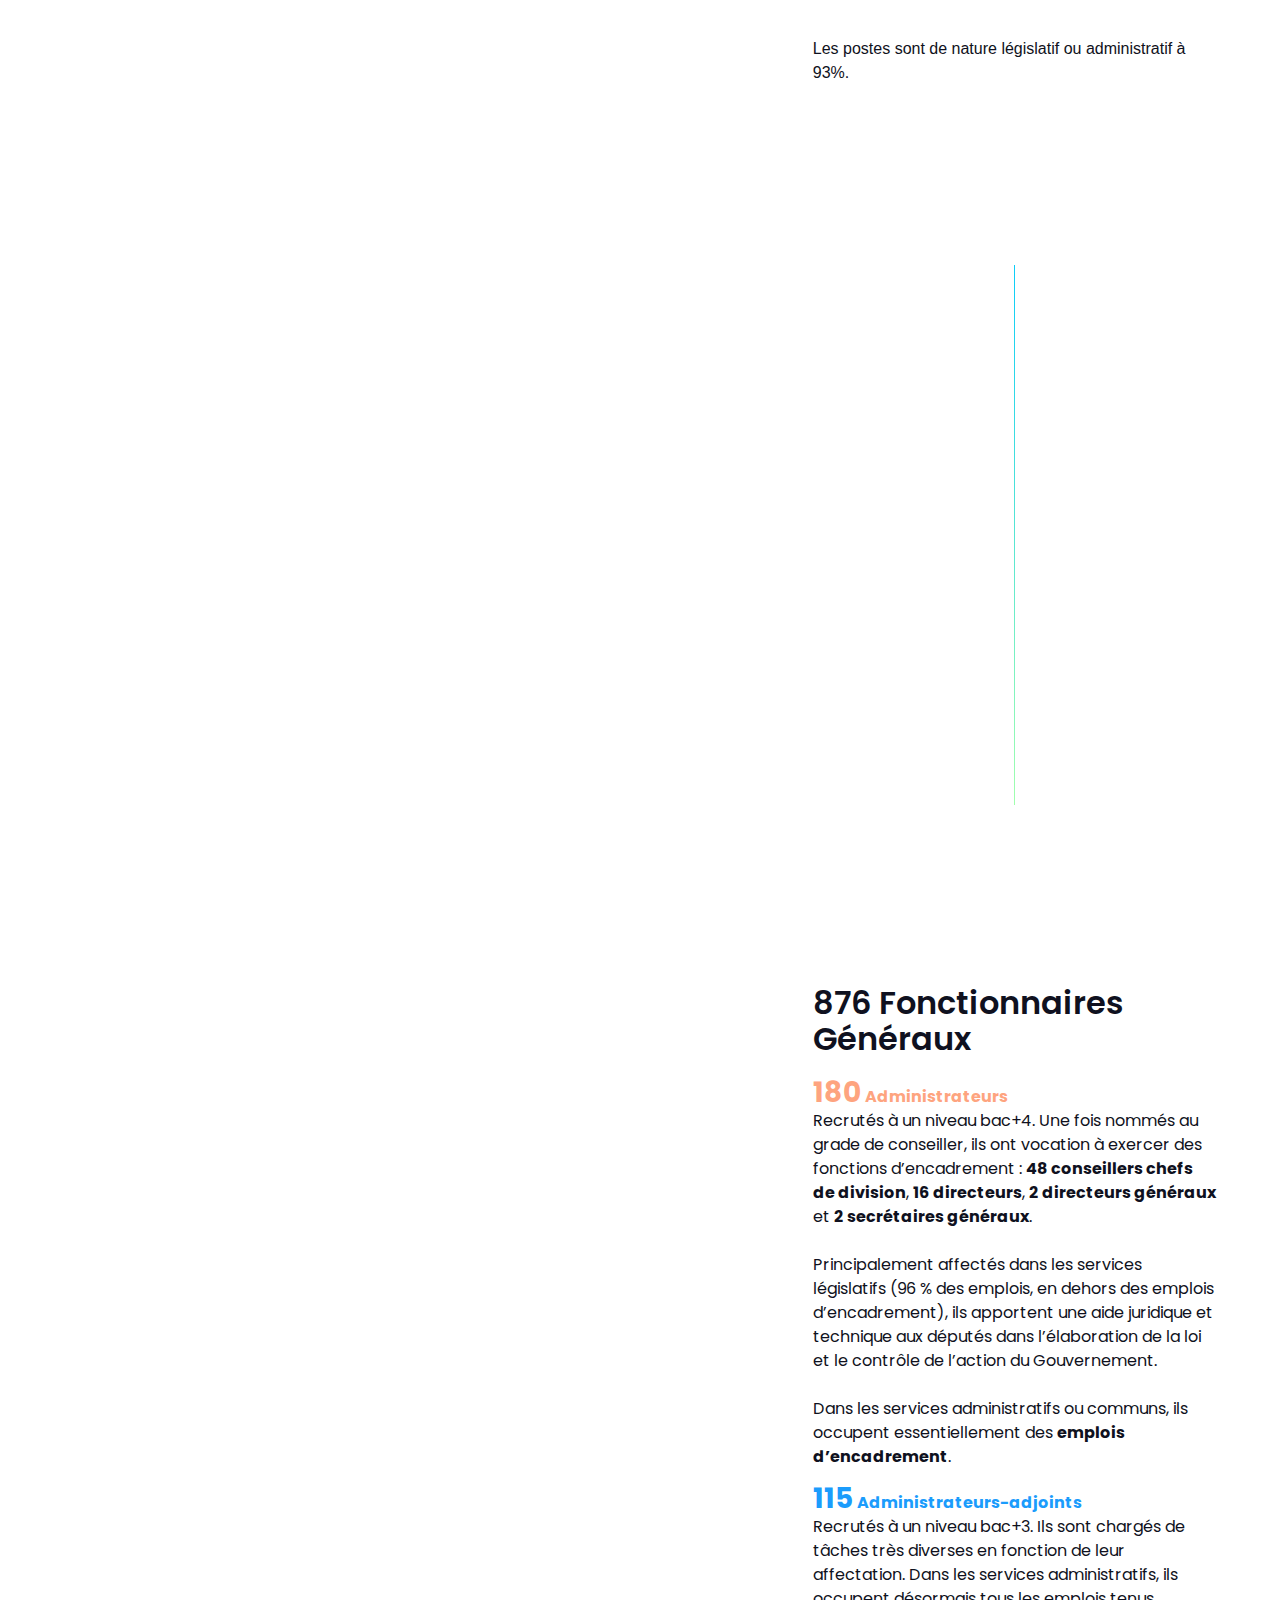
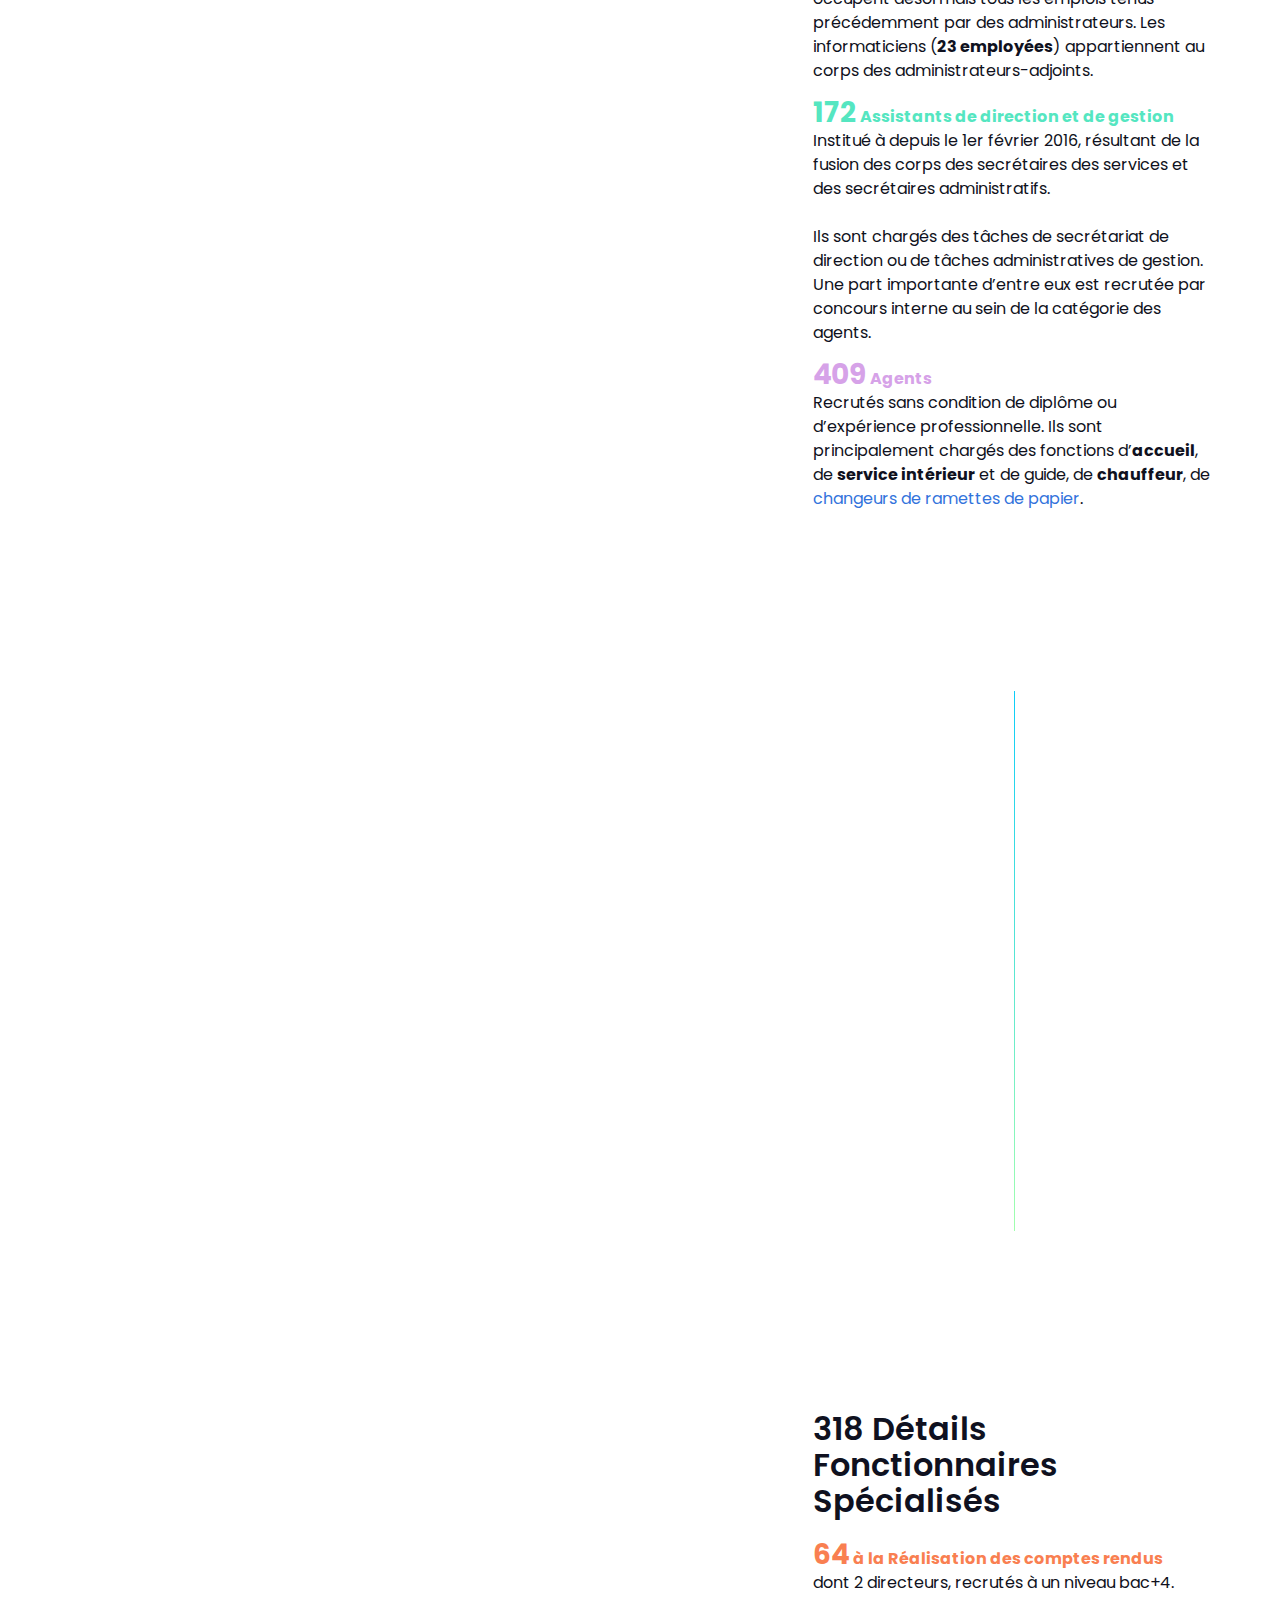
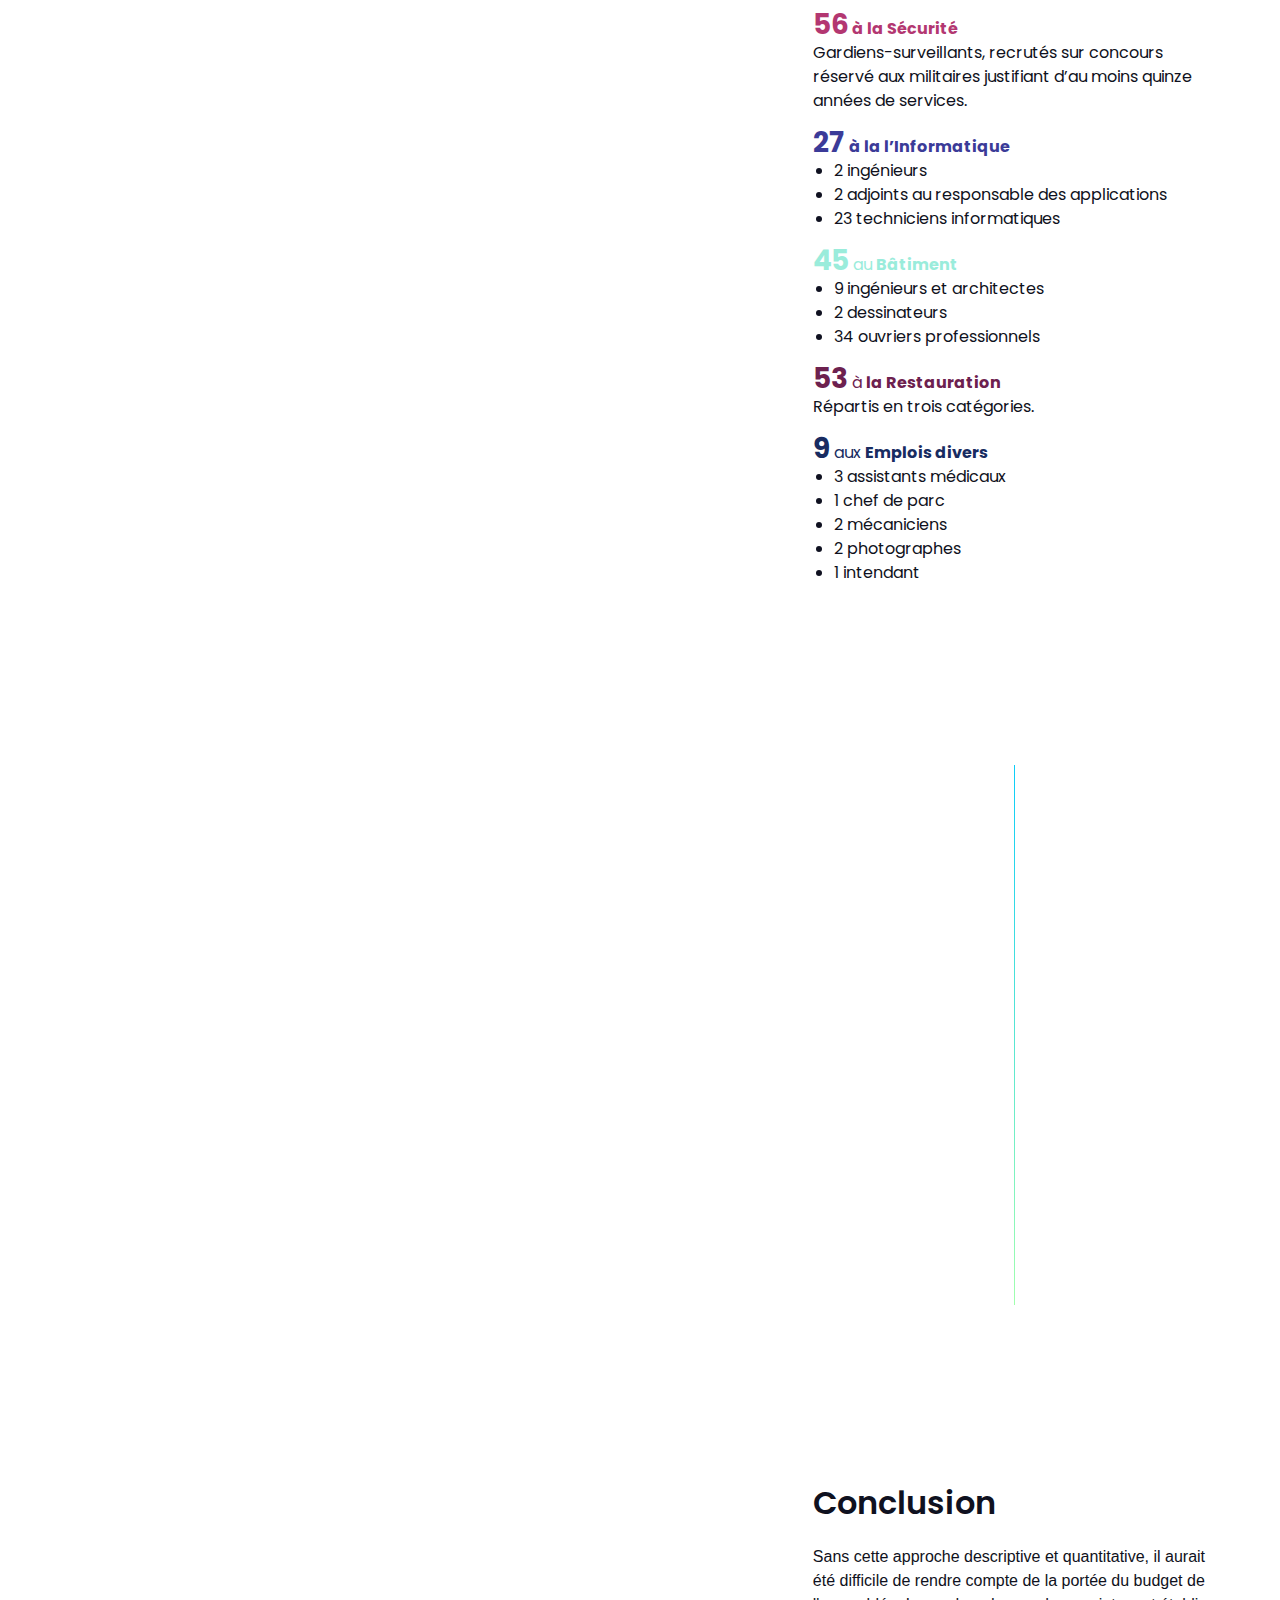
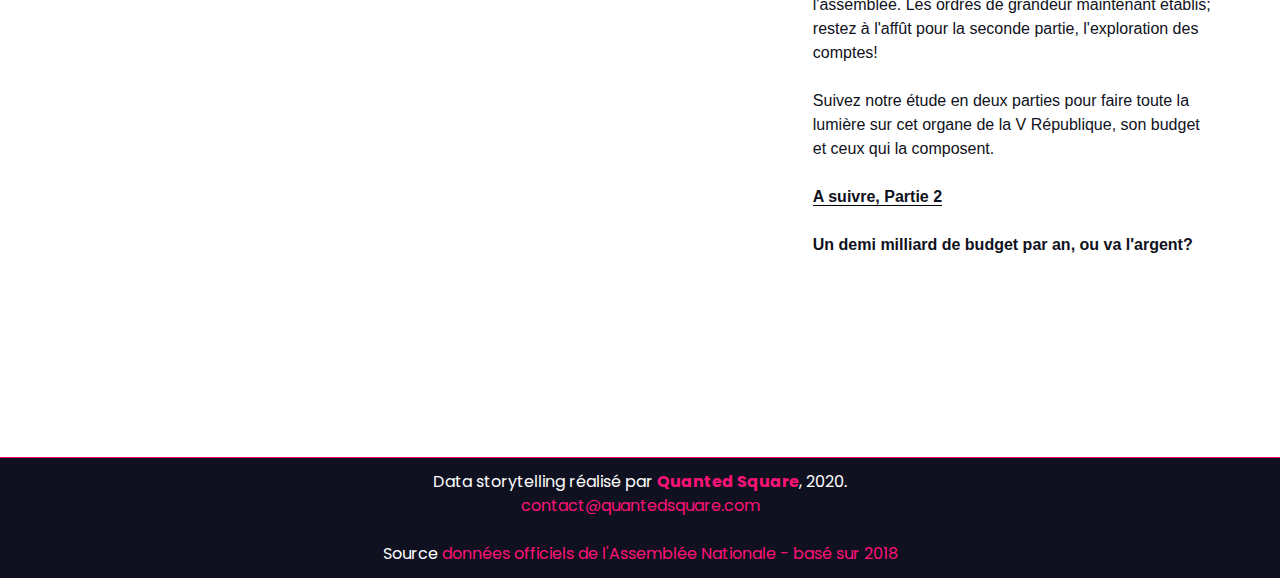
==== commit 105dd2c0: "fix typo" ====
--- a/index.html
+++ b/index.html
@@ -48,7 +48,7 @@
                     <br><br>
                     <b style="border-bottom:solid 1px white">Partie 1</b>
                     <br>
-                    <b>Combien travaille réellement et pour quelles occupations?</b>
+                    <b>Nombre de fonctionnaires / leurs fonctions</b>
                 </p>
             </div>
             <div class="calltoscroll">
@@ -60,7 +60,7 @@
         <div>
             <div style="width:35%; float:right; margin-top: 40vh">
                 <div style=" margin-top: 40vh">
-                    <h2 id="stepIntro" class="title"><span style="color: rgba(255, 18, 120, 1);">577</span> députées</h2>
+                    <h2 id="stepIntro" class="title"><span style="color: rgba(255, 18, 120, 1);">577</span> députés</h2>
                     <p>Élus tous les 5 ans, ils siègent pour <b>voter les lois</b> et <b>contrôler l'action</b> du gouvernement.
                         <br />
                         <br />
@@ -69,16 +69,16 @@
                 </div>
                 <div class="reader"></div>
                 <div style=" margin-top: 10vh">
-                    <h2 id="stepPresident" class="title">Les 22 du Bureau</h2>
+                    <h2 id="stepPresident" class="title">22 au Bureau</h2>
                     <p class="textPara">
                         <span style="color: #EAB543"><span class="firstLetter">1</span> <b>Président</b></span> dirige les débats et l'organisation de l'Assemblée.
                     </p>
                     <p class="textPara">
-                        <span style="color: #58B19F"><span class="firstLetter">6</span> <b>vice-présidents</b></span> sont disponibles pour remplacer le président si ce dernier n'est pas disponible.
-                    </p>
-                    <p class="textPara"><span style="color: #25CCF7"><span class="firstLetter">3</span><b> questeurs</b></span> qui s'occupent de la gestion administrative et financière pour assurer l'autonomie de l'AS.
-                    </p>
-                    <p class="textPara"><span style="color: #FD7272"><span class="firstLetter">12</span><b> secrétaires</b></span> qui constatent les votes et s'assure de leurs validités.
+                        <span style="color: #58B19F"><span class="firstLetter">6</span> <b>vice-présidents</b></span> sont disponibles pour remplacer le président.
+                    </p>
+                    <p class="textPara"><span style="color: #25CCF7"><span class="firstLetter">3</span><b> questeurs</b></span> s'occupent de la gestion administrative et financière.
+                    </p>
+                    <p class="textPara"><span style="color: #FD7272"><span class="firstLetter">12</span><b> secrétaires</b></span> constatent les votes et s'assurent de leur validité.
                     </p>
                     <br />
                 </div>
@@ -86,9 +86,9 @@
                 <div style=" margin-top: 20vh">
                     <h2 id="stepBoth" class="title"><span style="color: #FC427B">1 132</span> Fonctionnaires</h2>
                     <p>
-                        Sont employés par l'Assemblée en plus des députées. L’effectif maximum est fixé à 1 349 par le réglement intérieur.
+                        Sont employés par l'Assemblée en plus des députés. L’effectif maximum est fixé à 1 349 par le règlement intérieur.
                         <br /><br />
-                        L'age moyen est de 50 ans composés, à 64% d'hommes pour 36 % de femmes, l'accès à ces fonctions se fait par concours.
+                        L'âge moyen est de 50 ans, 64% d'hommes pour 36 % de femmes. L'accès à ces fonctions se fait par concours.
                         <br />
                     </p>
                 </div>
@@ -96,13 +96,14 @@
                 <div style=" margin-top: 20vh">
                     <h2 id="stepFonctionnaires" class="title"><span style="color: #FC427B">Généraux</span> VS <span style="color: #58B19F">Specialistes</span> </h2>
                     <p>
-                        Ces fonctionnaires sont divisés en <b>2 groupes</b>:
-                        <!-- , que nous observerons bientôt dans le détails. -->
+                        Les fonctionnaires sont divisés en <b>2 groupes</b>:
                         <br /><br />
-                        <b>77%</b> de l’effectif sont affectés parmis les <b>4 corps généralistes</b> et les <b>23%</b> restants sont répartient dans 20 corps spécialisés.
+                        <ul>
+                            <li><b>77%</b> de l’effectif sont affectés aux <b>4 corps généralistes.</b></li>
+                            <li><b>23%</b> restants sont répartis dans 20 corps spécialisés.</li>
+                        </ul>
                         <br /><br />
-                        Les postes sont de natures législatifs ou administratifs à 93%.
-                        <!-- Pour donner une idée de la répartition; <b>93%</b> des fonctionnaires sont sur des services <b>législatifs ou administratifs</b> et <b>7%</b> dans les <b>services communs</b>. -->
+                        Les postes sont de nature législatif ou administratif à 93%.
                     </p>
                 </div>
                 <div class="reader"></div>
@@ -111,7 +112,7 @@
                     <p class="textPara">
                         <span style="color: #FEA47F"><span class="firstLetter">180</span> <b>Administrateurs</b></span>
                         <br />
-                        Recrutés à un niveau bac+4. Une fois nommés au grade de conseiller, ils ont vocation à exercer des fonctions d’encadrement : <b>48 conseillers sont chefs de division</b> et l’on compte <b>16 directeurs</b>, <b>2 directeurs généraux</b> et <b>2 secrétaires généraux</b>.<br><br>
+                        Recrutés à un niveau bac+4. Une fois nommés au grade de conseiller, ils ont vocation à exercer des fonctions d’encadrement : <b>48 conseillers chefs de division</b>, <b>16 directeurs</b>, <b>2 directeurs généraux</b> et <b>2 secrétaires généraux</b>.<br><br>
                         Principalement affectés dans les services législatifs (96 % des emplois, en dehors des emplois d’encadrement), ils apportent une aide juridique et technique aux députés dans l’élaboration de la loi et le contrôle de l’action du Gouvernement.
                         <br><br>
                         Dans les services administratifs ou communs, ils occupent essentiellement des <b>emplois d’encadrement</b>.
@@ -125,29 +126,29 @@
                     <p class="textPara">
                         <span style="color: #55E6C1"><span class="firstLetter">172</span> <b>Assistants de direction et de gestion</b> </span>
                         <br />
-                        Institué à compter du 1er février 2016, résultant de la fusion des corps des secrétaires des services et des secrétaires administratifs. <br><br>
+                        Institué à depuis le 1er février 2016, résultant de la fusion des corps des secrétaires des services et des secrétaires administratifs. <br><br>
                         Ils sont chargés des tâches de secrétariat de direction ou de tâches administratives de gestion. Une part importante d’entre eux est recrutée par concours interne au sein de la catégorie des agents.
                     </p>
                     <p class="textPara">
                         <span style="color: #D6A2E8"><span class="firstLetter">409</span> <b>Agents</b> </span>
                         <br />
-                        Recrutés sans condition de diplôme ou d’expérience professionnelle, ils sont principalement chargés des fonctions d’<b>accueil</b>, de <b>service intérieur</b> et de guide, de <b>chauffeurs</b>, de <a href="https://www.midilibre.fr/2018/06/06/a-l-assemblee-6-465-eur-minimum-de-salaire-hors-primes-pour-distribuer-les-ramettes-de-papier,1682256.php">changeurs de ramettes de papier</a>.
+                        Recrutés sans condition de diplôme ou d’expérience professionnelle. Ils sont principalement chargés des fonctions d’<b>accueil</b>, de <b>service intérieur</b> et de guide, de <b>chauffeur</b>, de <a href="https://www.midilibre.fr/2018/06/06/a-l-assemblee-6-465-eur-minimum-de-salaire-hors-primes-pour-distribuer-les-ramettes-de-papier,1682256.php">changeurs de ramettes de papier</a>.
                     </p>
                 </div>
                 <div class="reader"></div>
                 <div class="reader nobackground is-hidden-desktop"></div>
                 <div style=" margin-top: 20vh">
-                    <h2 id="stepFoncsSpe" class="title">318 Details Fonctionnaires Spécialisés </h2>
-                    <p class="textPara">
-                        <span style="color: #F97F51"><span class="firstLetter">64</span> <b>La réalisation des comptes rendus</b></span><br>
+                    <h2 id="stepFoncsSpe" class="title">318 Détails Fonctionnaires Spécialisés </h2>
+                    <p class="textPara">
+                        <span style="color: #F97F51"><span class="firstLetter">64</span> <b>à la Réalisation des comptes rendus</b></span><br>
                         dont 2 directeurs, recrutés à un niveau bac+4.
                     </p>
                     <p class="textPara">
-                        <span style="color: #B33771"><span class="firstLetter">56</span><b> La sécurité</b> </span><br>
+                        <span style="color: #B33771"><span class="firstLetter">56</span><b> à la Sécurité</b> </span><br>
                         Gardiens-surveillants, recrutés sur concours réservé aux militaires justifiant d’au moins quinze années de services.
                     </p>
                     <p class="textPara">
-                        <span style="color: #3B3B98"><span class="firstLetter">27</span> <b>L’informatique</b></span>
+                        <span style="color: #3B3B98"><span class="firstLetter">27</span> <b>à la l’Informatique</b></span>
                         <ul>
                             <li>2 ingénieurs</li>
                             <li>2 adjoints au responsable des applications </li>
@@ -155,7 +156,7 @@
                         </ul>
                     </p>
                     <p class="textPara">
-                        <span style="color: #9AECDB"><span class="firstLetter">45</span> <b>Le bâtiment</b></span>
+                        <span style="color: #9AECDB"><span class="firstLetter">45</span> au <b> Bâtiment</b></span>
                         <ul>
                             <li>9 ingénieurs et architectes</li>
                             <li>2 dessinateurs </li>
@@ -163,11 +164,11 @@
                         </ul>
                     </p>
                     <p class="textPara">
-                        <span style="color: #6D214F"><span class="firstLetter">53</span> <b>La restauration</b></span><br>
+                        <span style="color: #6D214F"><span class="firstLetter">53</span> à <b>la Restauration</b></span><br>
                         Répartis en trois catégories.
                     </p>
                     <p class="textPara">
-                        <span style="color: #182C61"><span class="firstLetter">9</span> <b>Emplois divers</b></span>
+                        <span style="color: #182C61"><span class="firstLetter">9</span> aux <b>Emplois divers</b></span>
                         <ul>
                             <li>3 assistants médicaux</li>
                             <li>1 chef de parc</li>
@@ -181,9 +182,9 @@
                 <div style=" margin-top: 20vh">
                     <h2 id="stepFinal" class="title">Conclusion</h2>
                     Sans cette approche descriptive et quantitative, il aurait été difficile de rendre compte de la portée du budget de l'assemblée.
-                    Les ordres de grandeur maintenant établi; restez à l'affut pour la seconde partie, l'exploration des comptes!
+                    Les ordres de grandeur maintenant établis; restez à l'affût pour la seconde partie, l'exploration des comptes!
                     <br /><br />
-                    Suivez notre étude en deux partie pour faire lumière sur cette organe de la V Republique, sont budget et ceux qui la compose.
+                    Suivez notre étude en deux parties pour faire toute la lumière sur cet organe de la V République, son budget et ceux qui la composent.
                     <br /> <br />
                     <b style="border-bottom:solid 1px black">A suivre, Partie 2</b>
                     <br /> <br />
@@ -196,12 +197,12 @@
     <footer style="margin-top: 200px; padding-top: 12px;padding-bottom: 12px; color:white;">
         <div class="content has-text-centered">
             <p>
-                Data storytelling réalisé par <b><a href="https://quantedsquare.com/" style="color: rgba(255, 18, 120, 1);">Quanted Square</a></b>, 2019.
+                Data storytelling réalisé par <b><a href="https://quantedsquare.com/" style="color: rgba(255, 18, 120, 1);">Quanted Square</a></b>, 2020.
                 <br />
                 <a href="mailto:contact@quantedsquare.com">contact@quantedsquare.com</a>
                 <br />
                 <br />
-                Source <a href="http://www2.assemblee-nationale.fr/15/statistiques-de-l-activite-parlementaire#node_45338">données officiels de l'Assemblée Nationale</a>
+                Source <a href="http://www2.assemblee-nationale.fr/15/statistiques-de-l-activite-parlementaire#node_45338">données officiels de l'Assemblée Nationale - basé sur 2018</a>
             </p>
         </div>
     </footer>
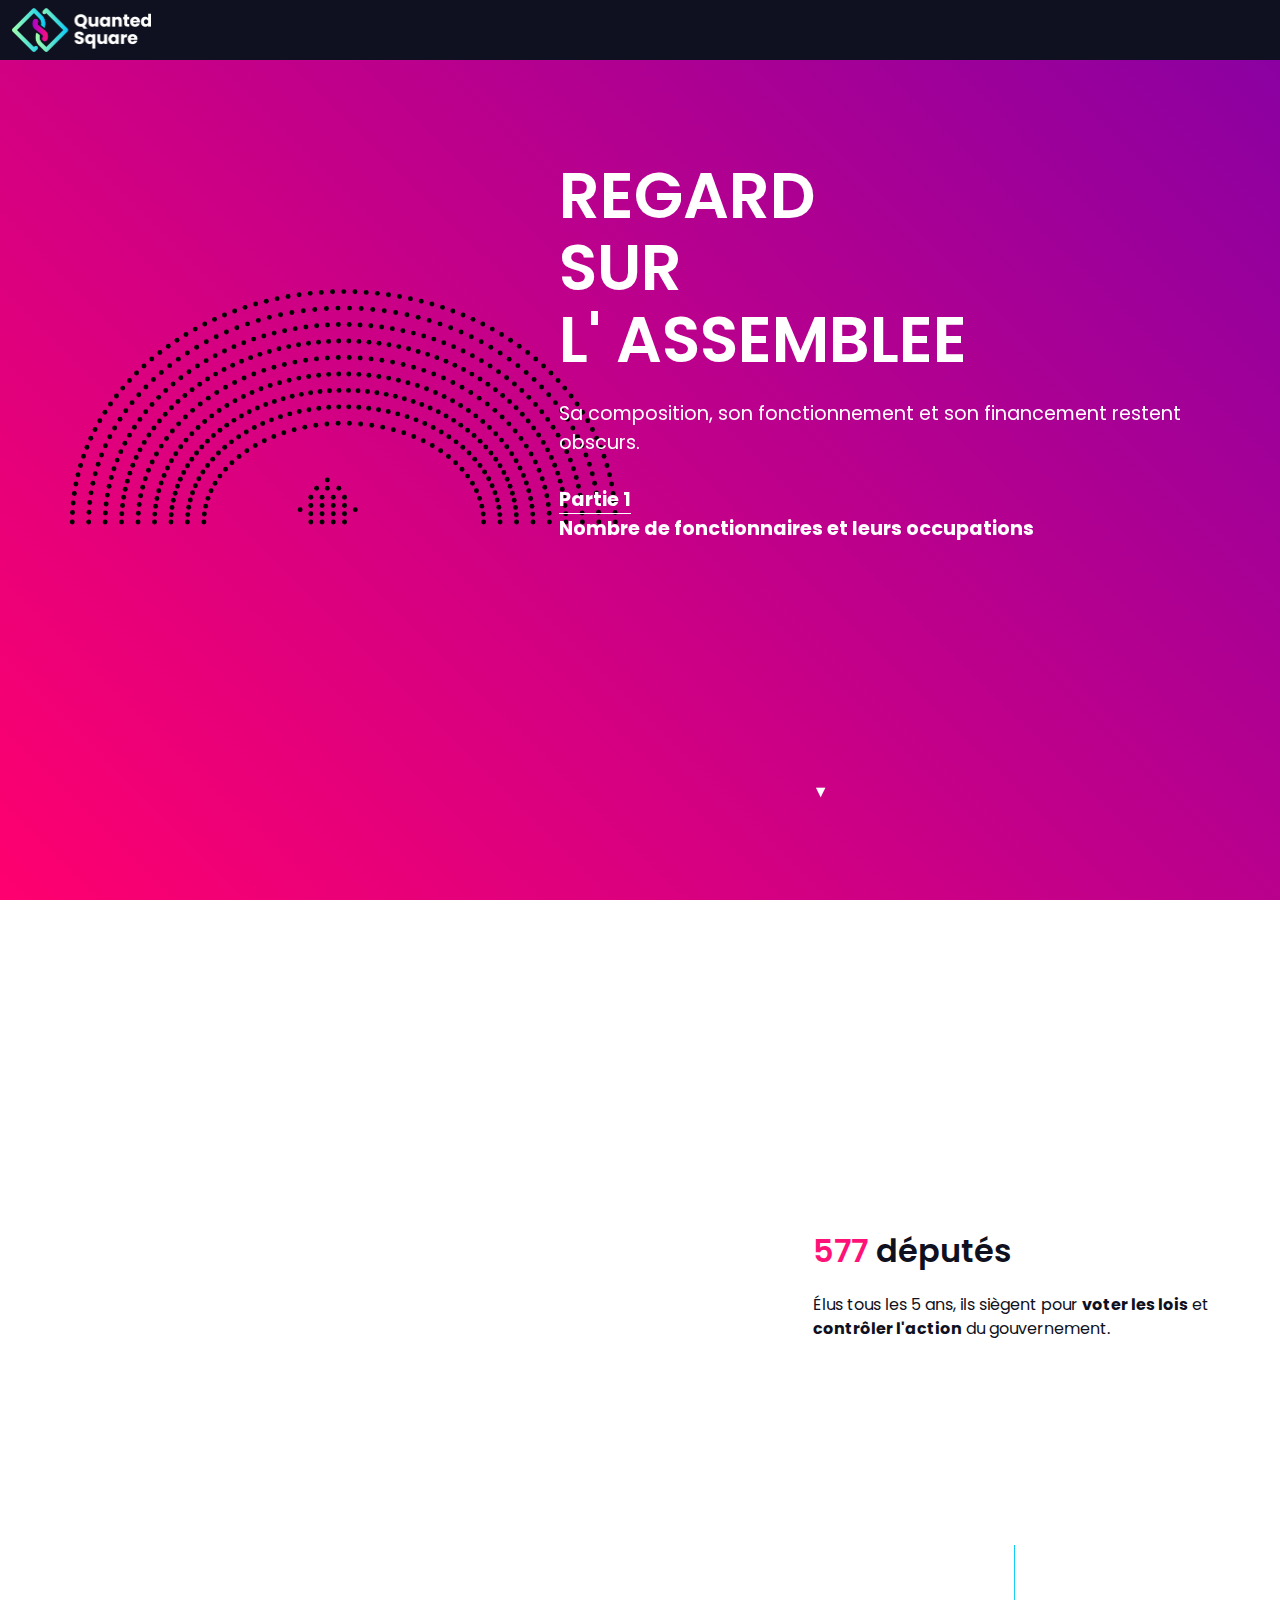
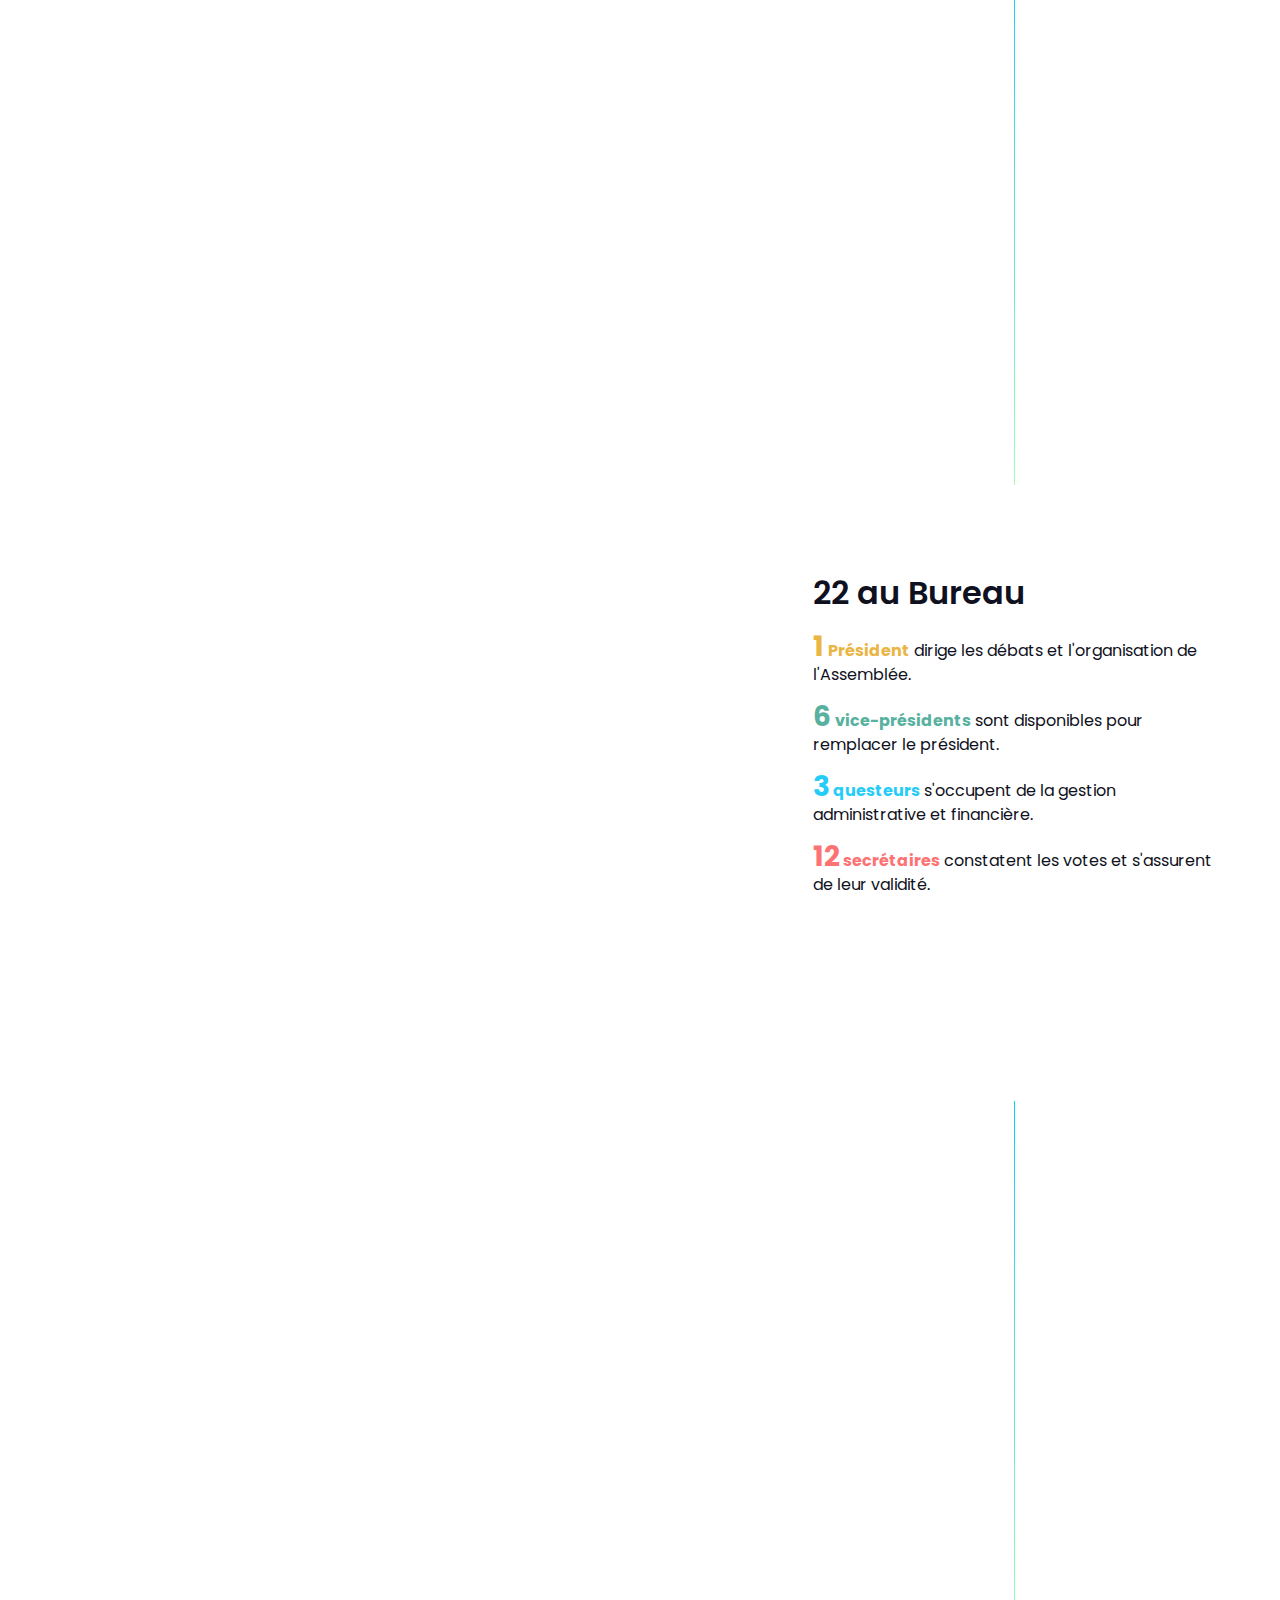
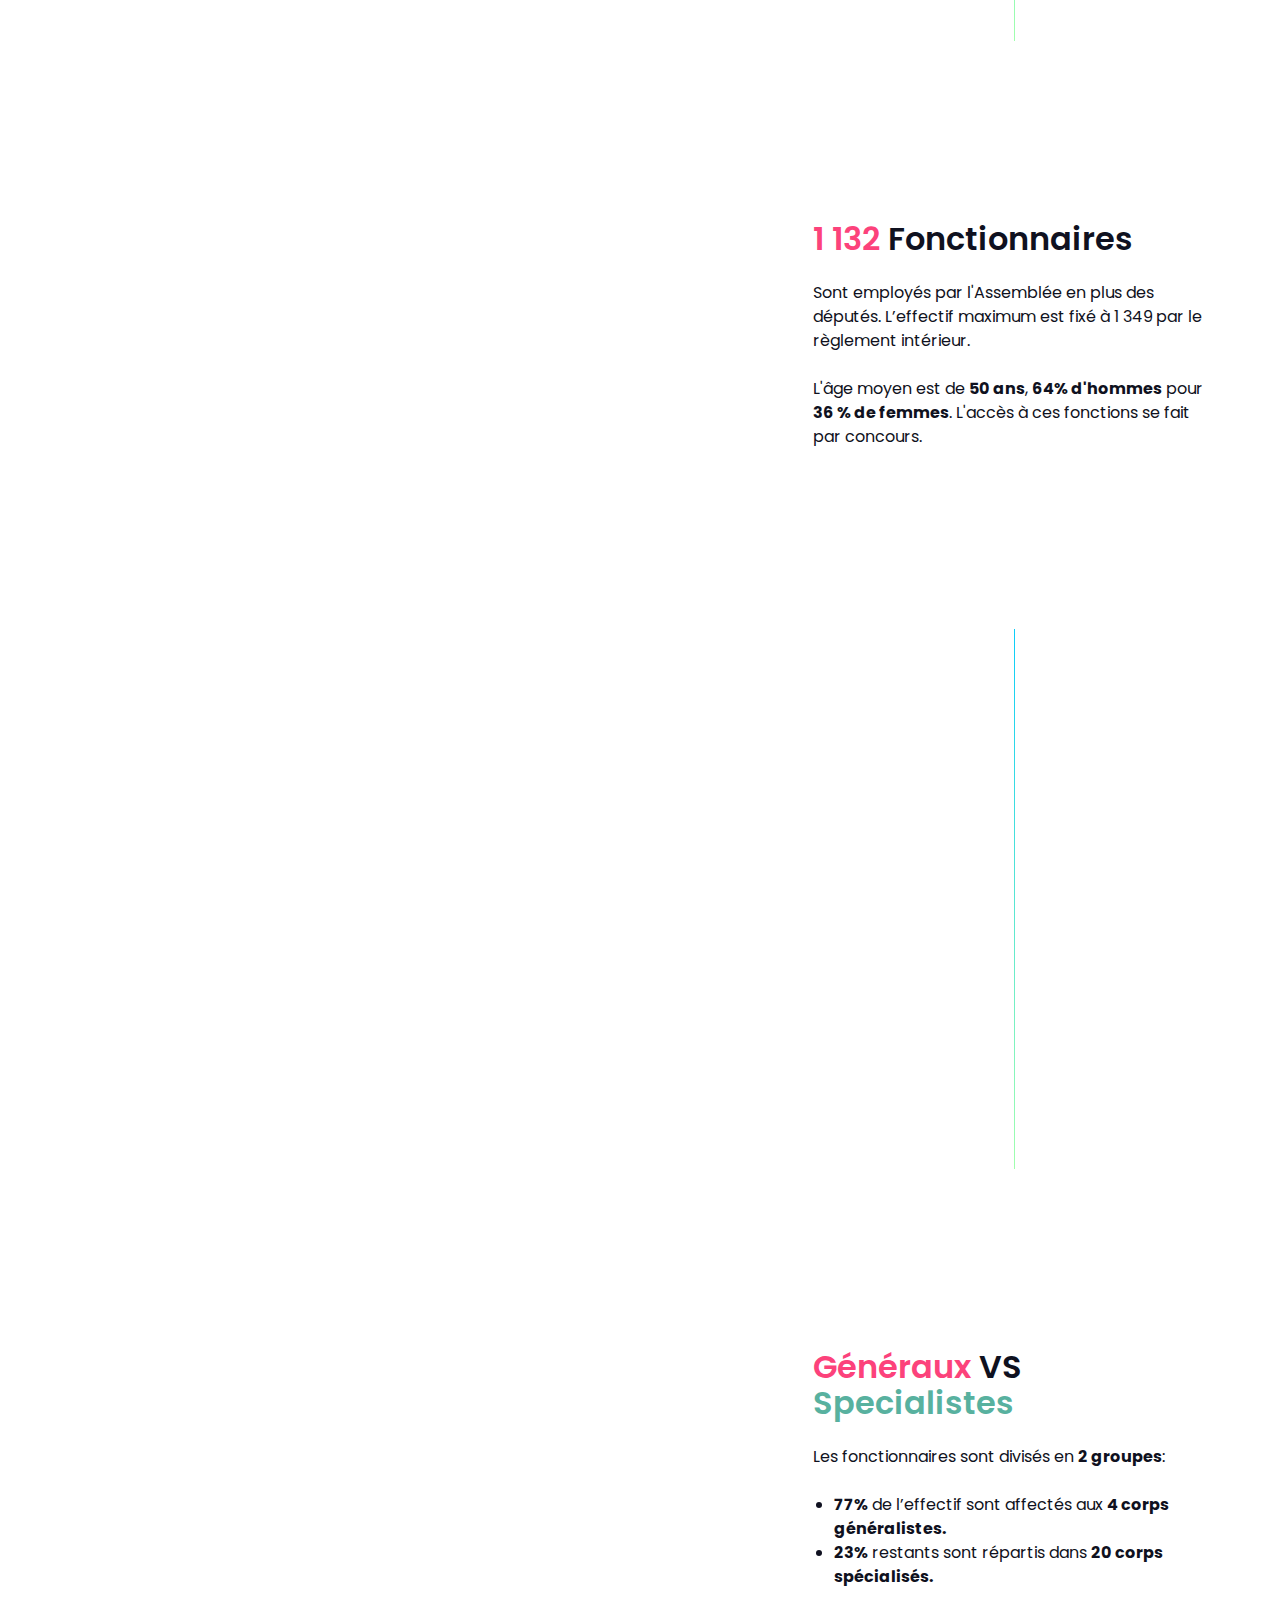
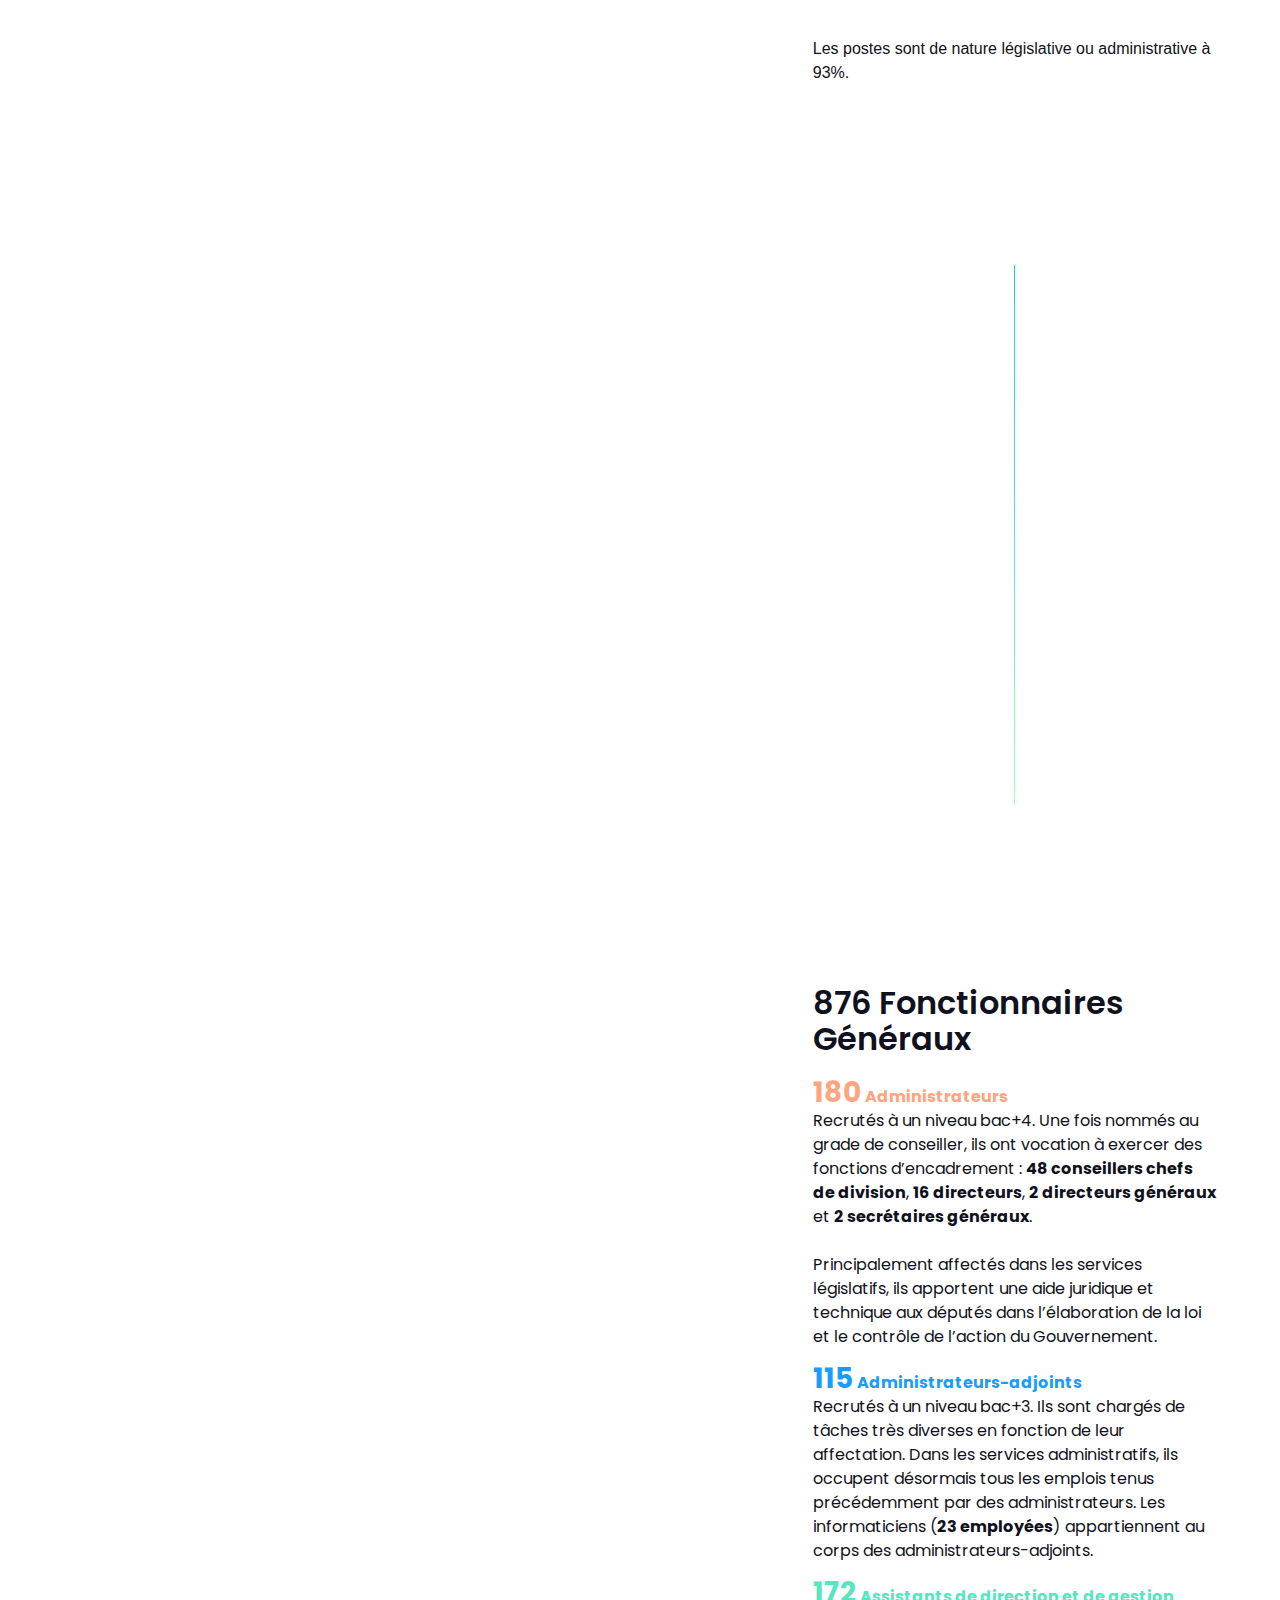
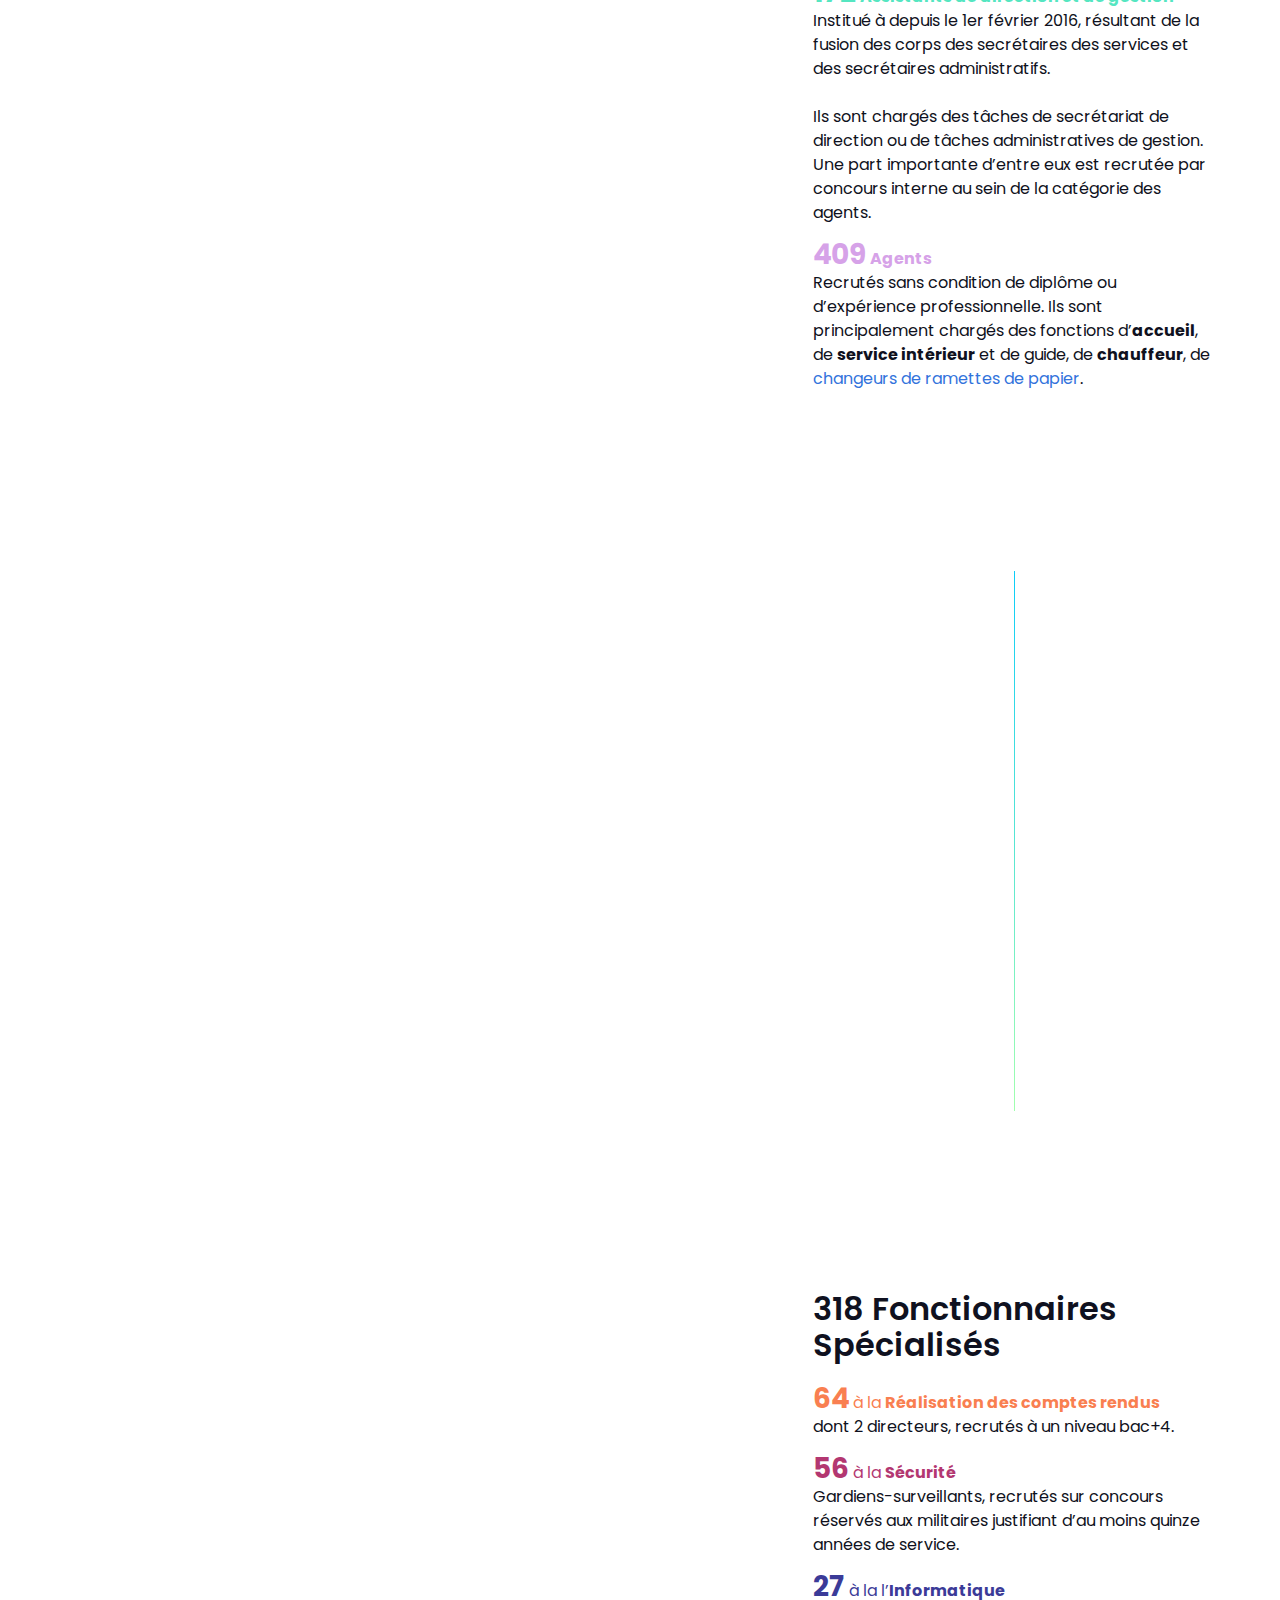
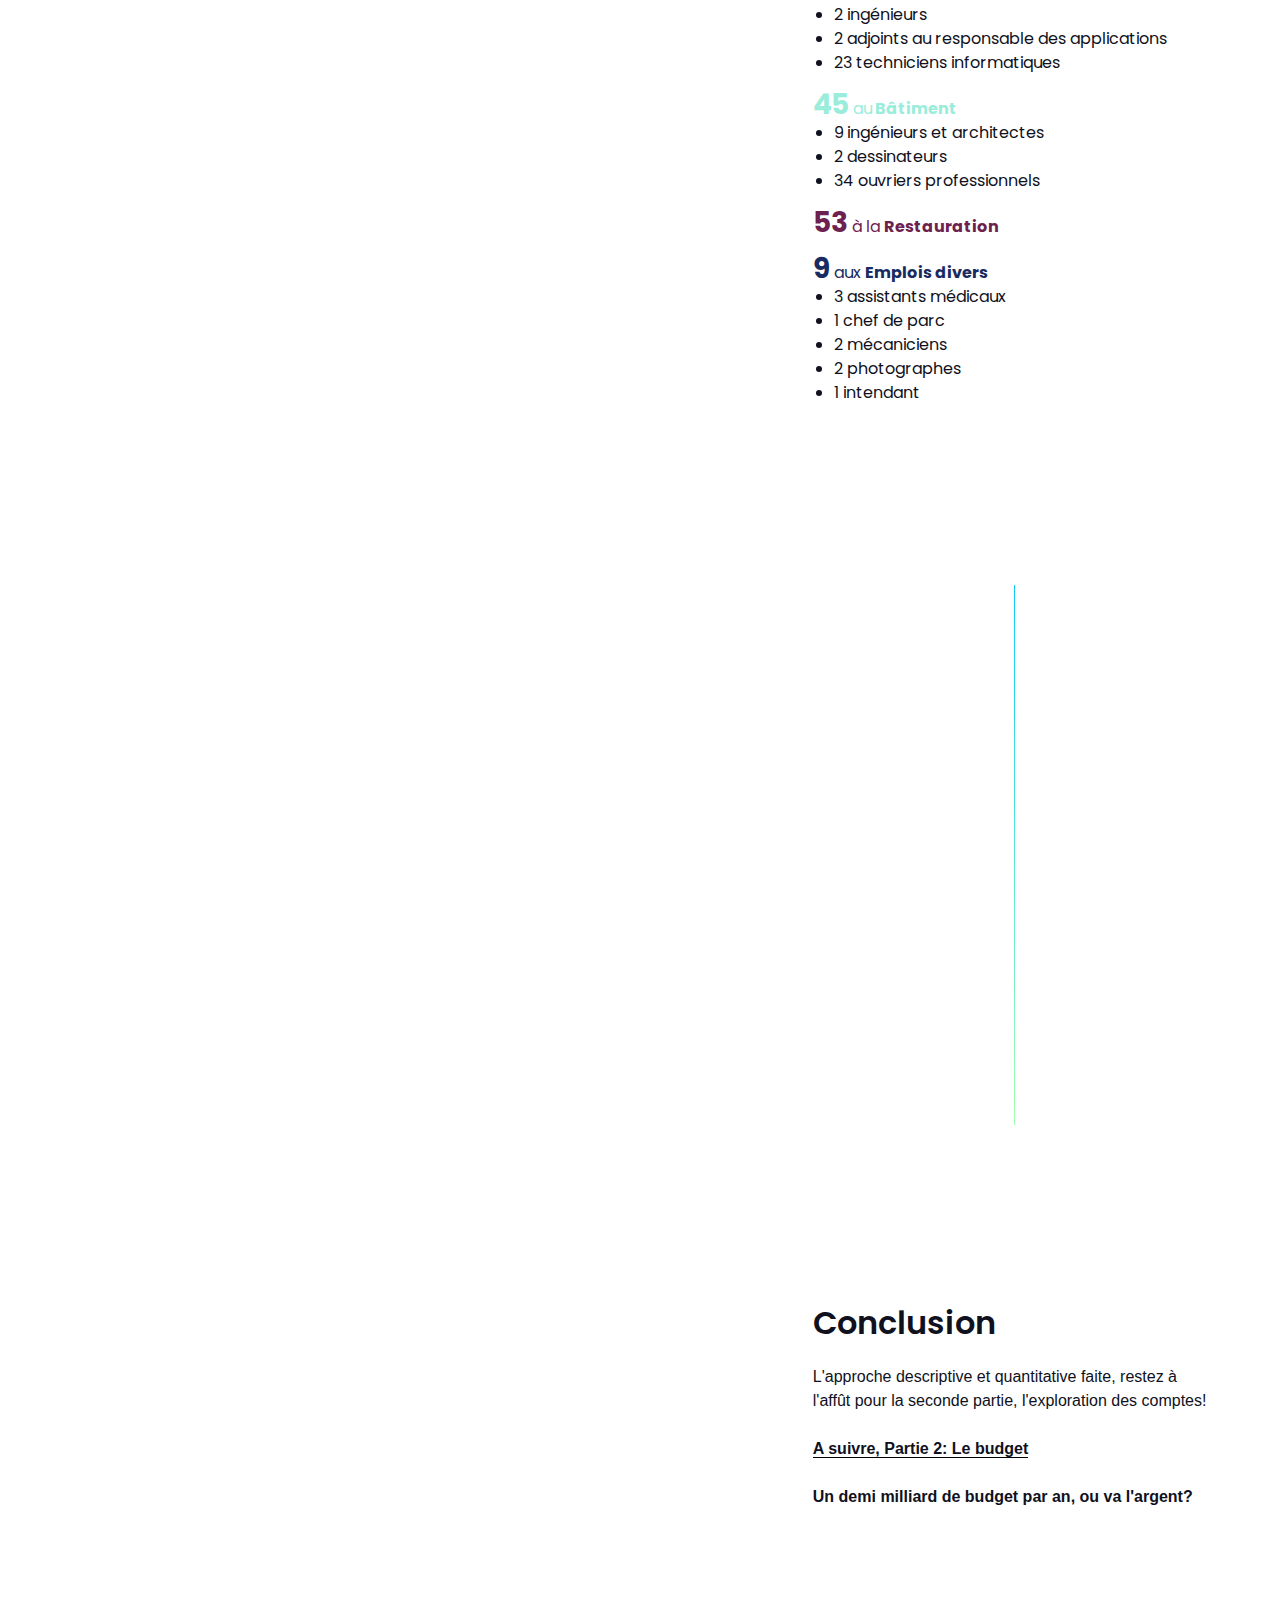
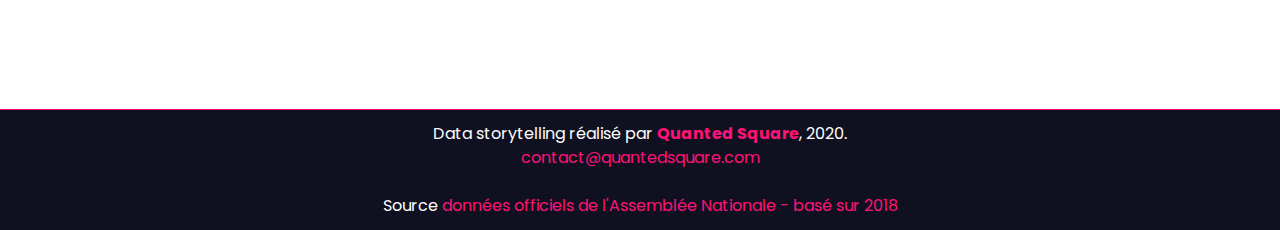
==== commit 7eff596b: "fix typo" ====
--- a/index.html
+++ b/index.html
@@ -44,11 +44,11 @@
         <div style="position: relative;">
             <div class="landing">
                 <h1 id="stepDefault" class="title bigTitle ">REGARD <br />SUR <br /> L' ASSEMBLEE</h1>
-                <p style="font-size: 0.3em;"> Sa composition, son fonctionnement et son financement restent obscurs pour beaucoup.
+                <p style="font-size: 0.3em;"> Sa composition, son fonctionnement et son financement restent obscurs.
                     <br><br>
                     <b style="border-bottom:solid 1px white">Partie 1</b>
                     <br>
-                    <b>Nombre de fonctionnaires / leurs fonctions</b>
+                    <b>Nombre de fonctionnaires et leurs occupations</b>
                 </p>
             </div>
             <div class="calltoscroll">
@@ -88,7 +88,7 @@
                     <p>
                         Sont employés par l'Assemblée en plus des députés. L’effectif maximum est fixé à 1 349 par le règlement intérieur.
                         <br /><br />
-                        L'âge moyen est de 50 ans, 64% d'hommes pour 36 % de femmes. L'accès à ces fonctions se fait par concours.
+                        L'âge moyen est de <b>50 ans</b>, <b>64% d'hommes</b> pour <b>36 % de femmes</b>. L'accès à ces fonctions se fait par concours.
                         <br />
                     </p>
                 </div>
@@ -100,10 +100,10 @@
                         <br /><br />
                         <ul>
                             <li><b>77%</b> de l’effectif sont affectés aux <b>4 corps généralistes.</b></li>
-                            <li><b>23%</b> restants sont répartis dans 20 corps spécialisés.</li>
+                            <li><b>23%</b> restants sont répartis dans <b>20 corps spécialisés.</b></li>
                         </ul>
                         <br /><br />
-                        Les postes sont de nature législatif ou administratif à 93%.
+                        Les postes sont de nature législative ou administrative à 93%.
                     </p>
                 </div>
                 <div class="reader"></div>
@@ -113,9 +113,7 @@
                         <span style="color: #FEA47F"><span class="firstLetter">180</span> <b>Administrateurs</b></span>
                         <br />
                         Recrutés à un niveau bac+4. Une fois nommés au grade de conseiller, ils ont vocation à exercer des fonctions d’encadrement : <b>48 conseillers chefs de division</b>, <b>16 directeurs</b>, <b>2 directeurs généraux</b> et <b>2 secrétaires généraux</b>.<br><br>
-                        Principalement affectés dans les services législatifs (96 % des emplois, en dehors des emplois d’encadrement), ils apportent une aide juridique et technique aux députés dans l’élaboration de la loi et le contrôle de l’action du Gouvernement.
-                        <br><br>
-                        Dans les services administratifs ou communs, ils occupent essentiellement des <b>emplois d’encadrement</b>.
+                        Principalement affectés dans les services législatifs, ils apportent une aide juridique et technique aux députés dans l’élaboration de la loi et le contrôle de l’action du Gouvernement.
                     </p>
                     <p class="textPara">
                         <span style="color: #1B9CFC"><span class="firstLetter">115</span> <b>Administrateurs-adjoints</b></span>
@@ -138,17 +136,17 @@
                 <div class="reader"></div>
                 <div class="reader nobackground is-hidden-desktop"></div>
                 <div style=" margin-top: 20vh">
-                    <h2 id="stepFoncsSpe" class="title">318 Détails Fonctionnaires Spécialisés </h2>
-                    <p class="textPara">
-                        <span style="color: #F97F51"><span class="firstLetter">64</span> <b>à la Réalisation des comptes rendus</b></span><br>
+                    <h2 id="stepFoncsSpe" class="title">318 Fonctionnaires Spécialisés </h2>
+                    <p class="textPara">
+                        <span style="color: #F97F51"><span class="firstLetter">64</span> à la <b>Réalisation des comptes rendus</b></span><br>
                         dont 2 directeurs, recrutés à un niveau bac+4.
                     </p>
                     <p class="textPara">
-                        <span style="color: #B33771"><span class="firstLetter">56</span><b> à la Sécurité</b> </span><br>
-                        Gardiens-surveillants, recrutés sur concours réservé aux militaires justifiant d’au moins quinze années de services.
-                    </p>
-                    <p class="textPara">
-                        <span style="color: #3B3B98"><span class="firstLetter">27</span> <b>à la l’Informatique</b></span>
+                        <span style="color: #B33771"><span class="firstLetter">56</span> à la <b>Sécurité</b> </span><br>
+                        Gardiens-surveillants, recrutés sur concours réservés aux militaires justifiant d’au moins quinze années de service.
+                    </p>
+                    <p class="textPara">
+                        <span style="color: #3B3B98"><span class="firstLetter">27</span> à la l’<b>Informatique</b></span>
                         <ul>
                             <li>2 ingénieurs</li>
                             <li>2 adjoints au responsable des applications </li>
@@ -156,7 +154,7 @@
                         </ul>
                     </p>
                     <p class="textPara">
-                        <span style="color: #9AECDB"><span class="firstLetter">45</span> au <b> Bâtiment</b></span>
+                        <span style="color: #9AECDB"><span class="firstLetter">45</span> au<b> Bâtiment</b></span>
                         <ul>
                             <li>9 ingénieurs et architectes</li>
                             <li>2 dessinateurs </li>
@@ -164,8 +162,7 @@
                         </ul>
                     </p>
                     <p class="textPara">
-                        <span style="color: #6D214F"><span class="firstLetter">53</span> à <b>la Restauration</b></span><br>
-                        Répartis en trois catégories.
+                        <span style="color: #6D214F"><span class="firstLetter">53</span> à la <b>Restauration</b></span><br>
                     </p>
                     <p class="textPara">
                         <span style="color: #182C61"><span class="firstLetter">9</span> aux <b>Emplois divers</b></span>
@@ -181,12 +178,9 @@
                 <div class="reader"></div>
                 <div style=" margin-top: 20vh">
                     <h2 id="stepFinal" class="title">Conclusion</h2>
-                    Sans cette approche descriptive et quantitative, il aurait été difficile de rendre compte de la portée du budget de l'assemblée.
-                    Les ordres de grandeur maintenant établis; restez à l'affût pour la seconde partie, l'exploration des comptes!
-                    <br /><br />
-                    Suivez notre étude en deux parties pour faire toute la lumière sur cet organe de la V République, son budget et ceux qui la composent.
+                    L'approche descriptive et quantitative faite, restez à l'affût pour la seconde partie, l'exploration des comptes!
                     <br /> <br />
-                    <b style="border-bottom:solid 1px black">A suivre, Partie 2</b>
+                    <b style="border-bottom:solid 1px black">A suivre, Partie 2: Le budget</b>
                     <br /> <br />
                     <b>Un demi milliard de budget par an, ou va l'argent?</b>
                 </div>
